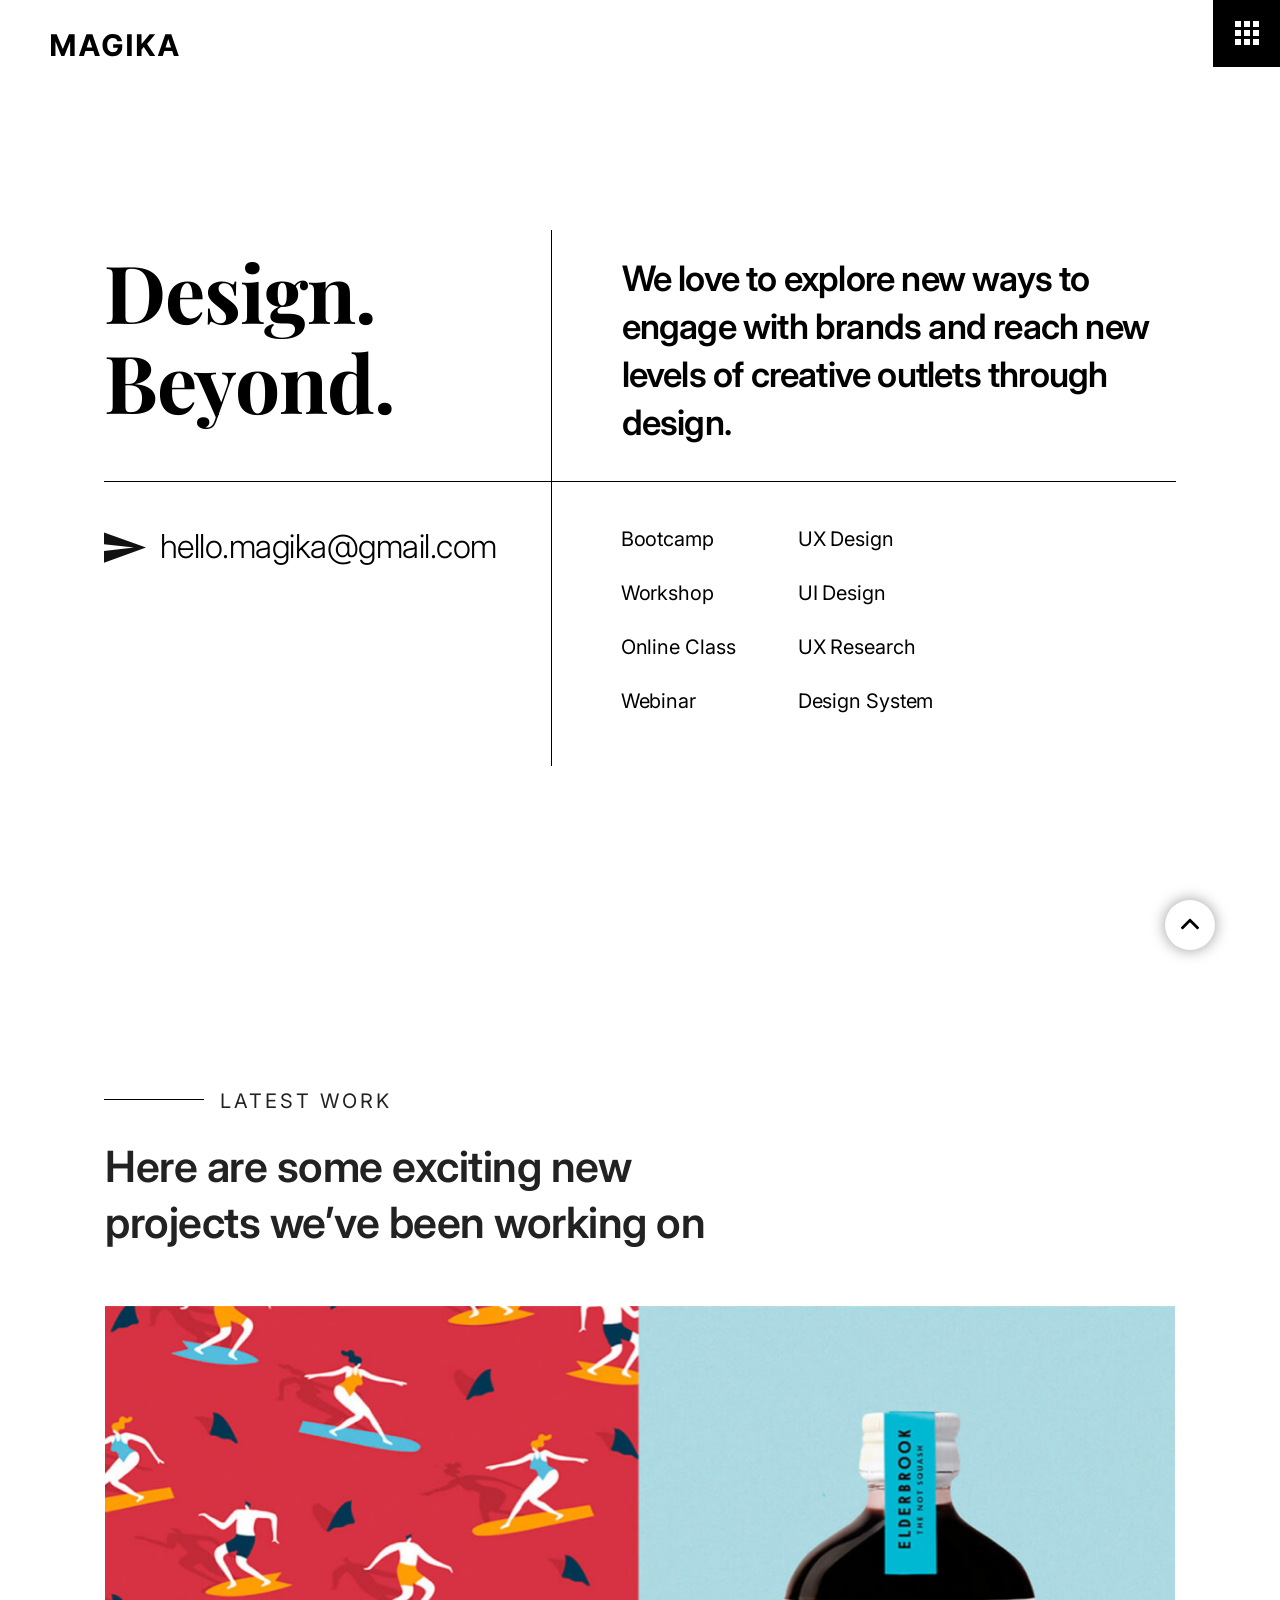
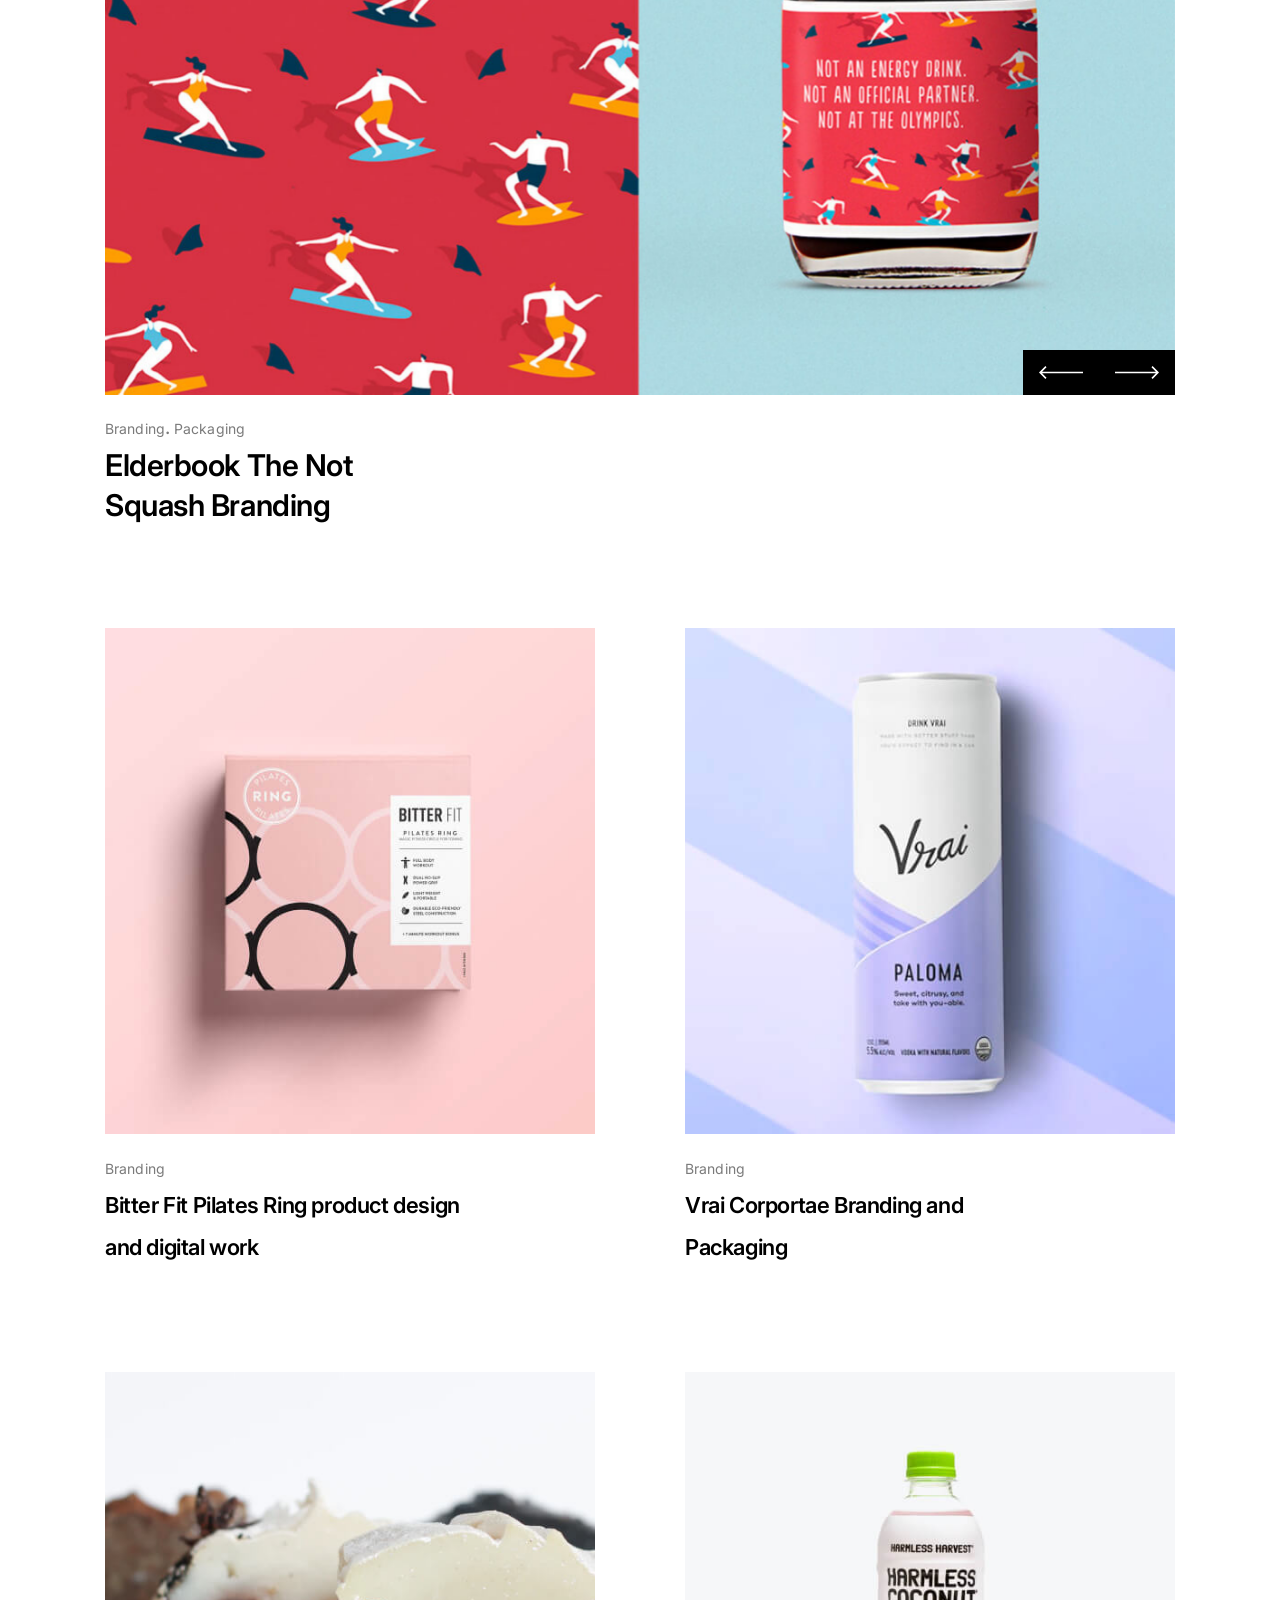
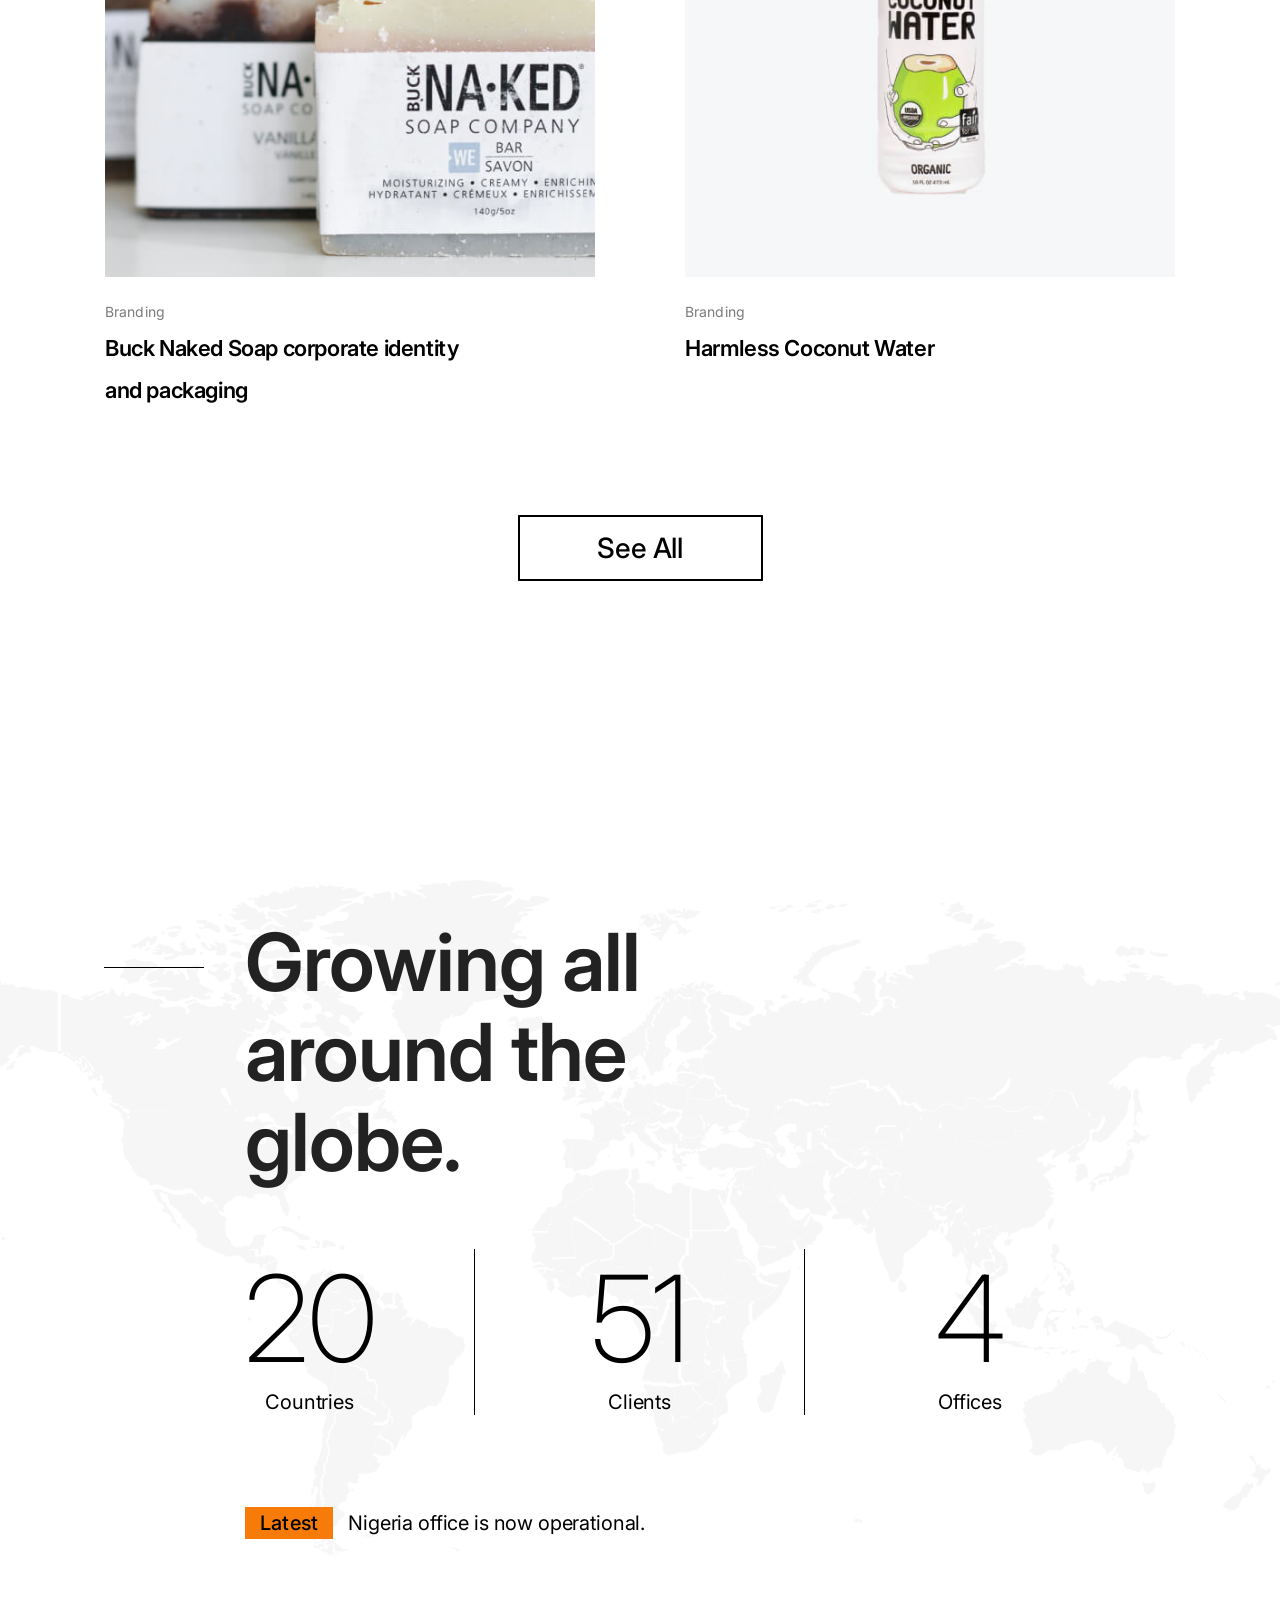
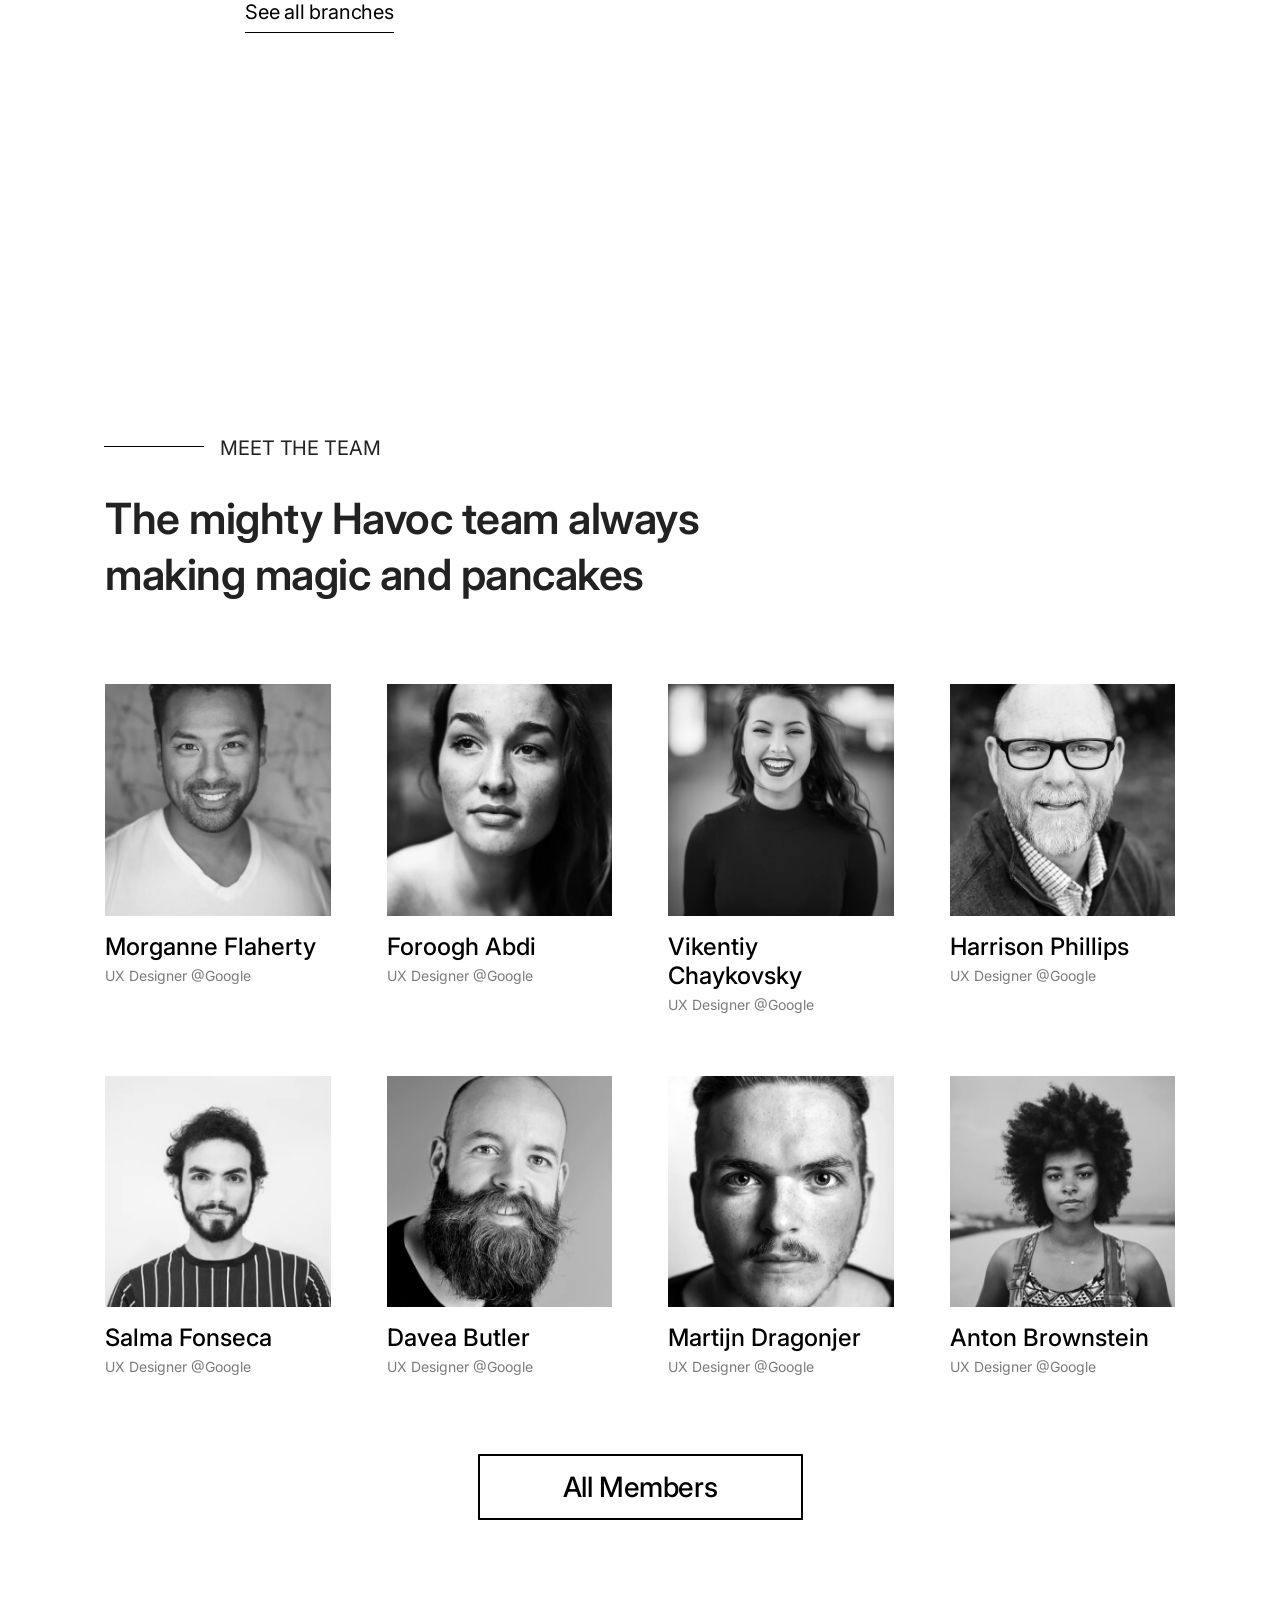
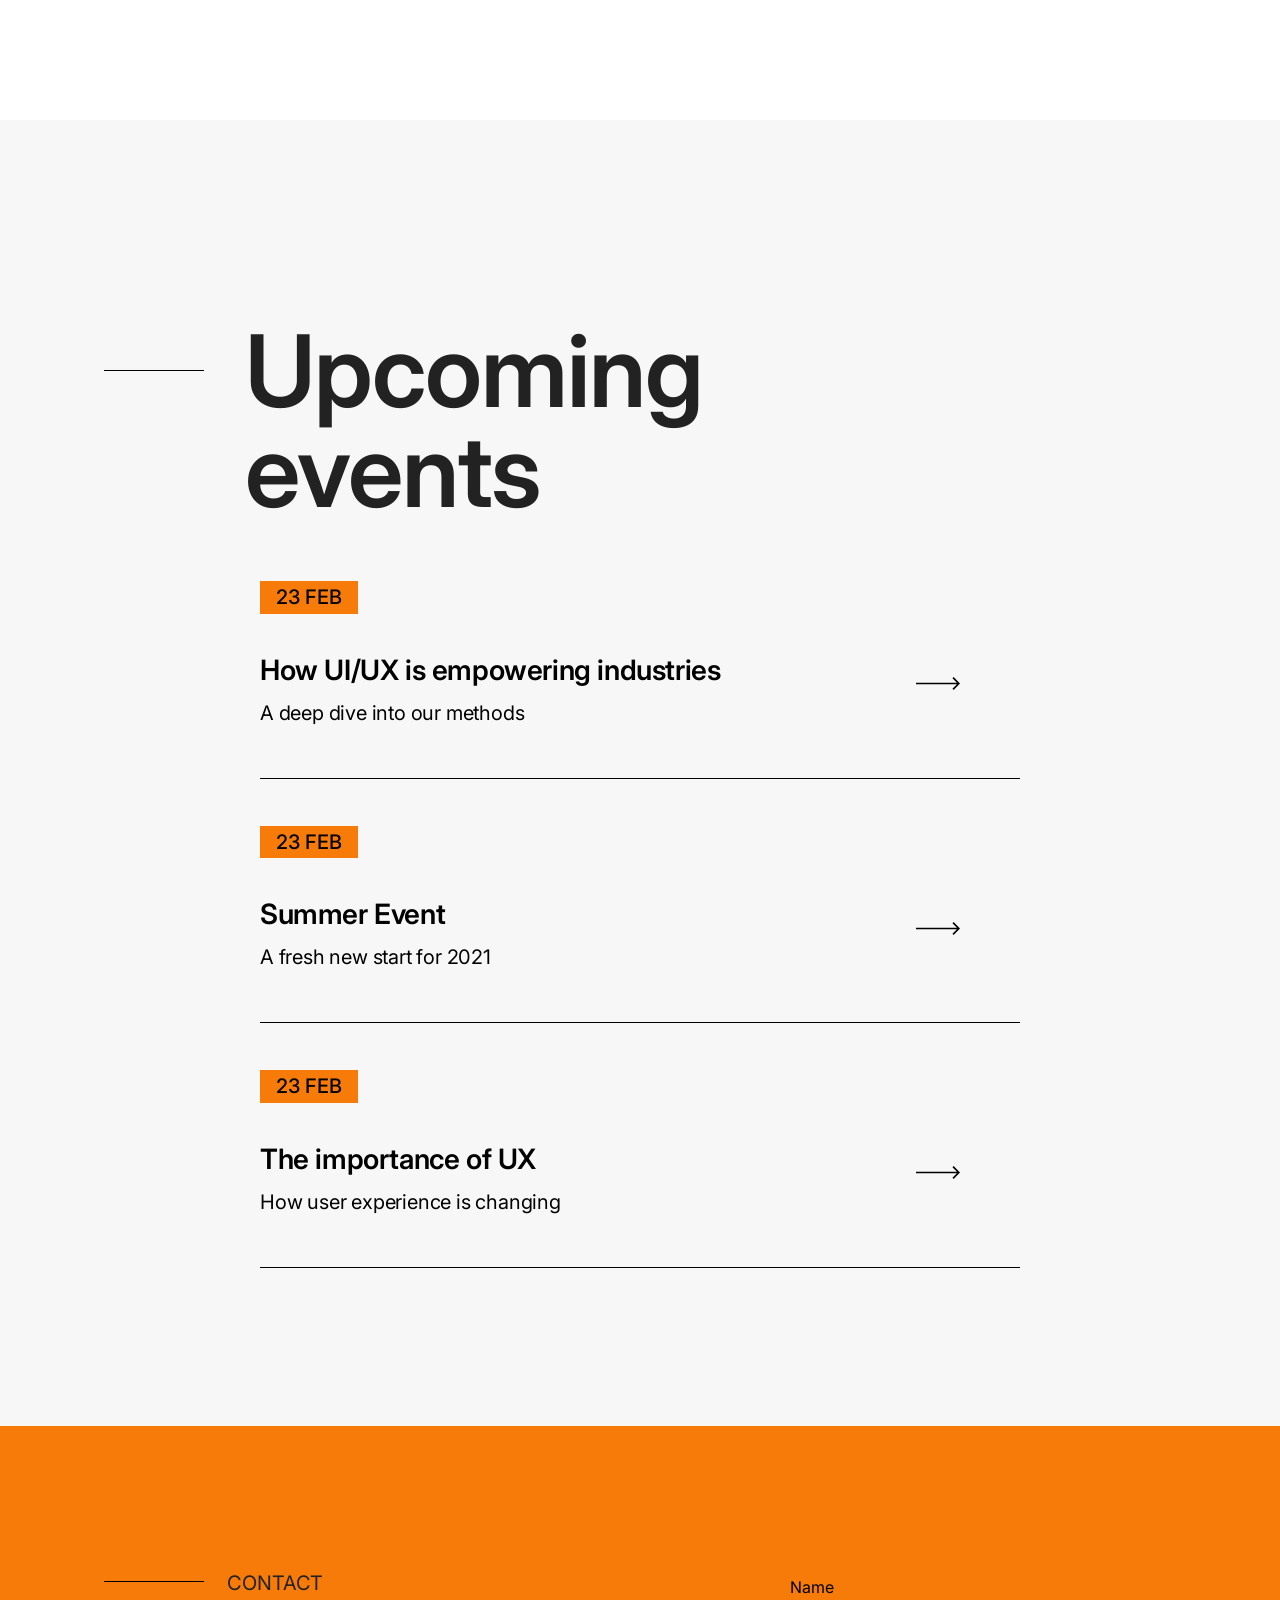
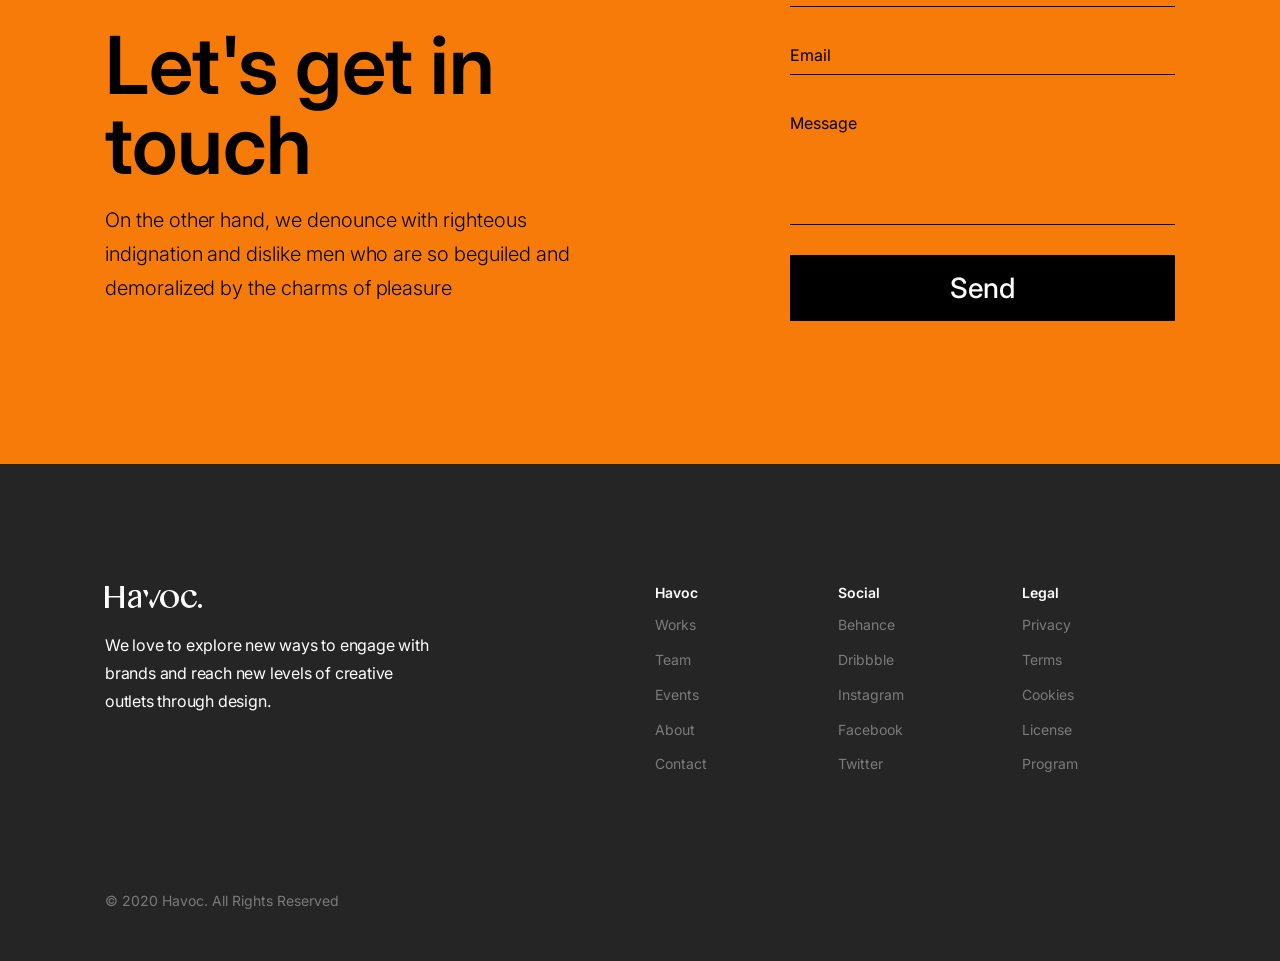
==== havoc/index.html @ 1b30c5e7 "add folder code" ====
<!DOCTYPE html>
<html dir="ltr" lang="en-US">
<head>
<meta charset="UTF-8">
<meta name="description" content="Havoc">
<meta name="keywords" content="Havoc">
<meta name="author" content="Havoc">
<meta name="viewport" content="width=device-width, initial-scale=1, maximum-scale=1">
<title>MAGIKA STUDIO | PRODUCT DESIGN </title>
<link href="images/icon1.ico" rel="shortcut icon" type="image/x-icon">
<!-- Havoc External CSS -->
<link href="css/bootstrap.min.css" rel="stylesheet" type="text/css">
<link href="css/owl.carousel.css" rel="stylesheet" type="text/css" media="all">
<link href="css/styles.css" rel="stylesheet" type="text/css" media="all">
<link href="css/responsive.css" rel="stylesheet" type="text/css" media="all">
<link href="css/loaders.min.css.html" rel="stylesheet" type="text/css" media="all">
<link href="css/animation.css" rel="stylesheet" type="text/css" media="all">
<link href="https://fonts.googleapis.com/css2?family=Playfair+Display:wght@700&amp;display=swap" rel="stylesheet">
<link href="https://fonts.googleapis.com/css2?family=Inter:wght@100;200;300;400;500;600;700;800;900&amp;display=swap" rel="stylesheet">
</head>
<body>

<!-- Havoc Main -->
<div class="havoc-main">

<div class="bg-white">
<!-- Havoc Header -->
<header>
  <div class="container">
    <!-- Havoc Logo -->
    <div class="logo wow fadeInDown" data-wow-duration="1s" data-wow-delay="1s"><a href="index.html"><img src="images/icons/logo-black.svg" alt="Havoc Logo"></a></div>    
  </div>
  <!-- Havoc Nav -->
    <nav class="navbar wow fadeInDown" data-wow-duration="1s" data-wow-delay="1s">
      <button class="navbar-toggler" type="button" data-toggle="collapse" data-target="#navbarSupportedContent" aria-expanded="false" aria-label="Toggle navigation">
        
      </button>
      <div class="menu-listing">
        <div class="black-bg">
          <ul class="navbar-nav mr-auto">
            <li class="nav-item">
              <a class="nav-link" href="work.html">Works</a>
            </li>
            <li class="nav-item">
              <a class="nav-link" href="about-us.html">About</a>
            </li>
            <li class="nav-item">
              <a class="nav-link" href="events-list.html">Events</a>
            </li>
            <li class="nav-item">
              <a class="nav-link" href="contact.html">Contact</a>
            </li>
            <li class="nav-item">
              <a class="nav-link" href="our-team.html">Team</a>
            </li>
          </ul>
          <div class="socials-link">
            <ul>
              <li><a href="#0"><img src="images/icons/behance.svg" alt="Behance"></a></li>
              <li><a href="#0"><img src="images/icons/dribbble.svg" alt="Dribbble"></a></li>
              <li><a href="#0"><img src="images/icons/twitter.svg" alt="Twitter"></a></li>
            </ul>
          </div>
          <div class="bottom-links">
            <a href="#0">Terms & conditions</a>
            <a href="#0">Privacy Policy</a>
          </div>
        </div>
      </div>
    </nav>
</header>


  <!-- Havoc Banner Wrap -->
  <section class="havoc-banner-wrap">
    <div class="container">
      <div class="row justify-content-center">
        <div class="col-md-5 bdr-left-none">
          <h1 class="wow fadeInLeft" data-wow-duration="2s" data-wow-delay="0.1s">Design. Beyond.</h1>
        </div>
        <div class="col-md-7">
          <div class="caption wow fadeInRight" data-wow-duration="2s" data-wow-delay="0.1s"><h2>We love to explore new ways to engage with brands and reach new levels of creative outlets through design.</h2></div>
        </div>
        <div class="col-md-5 bdr-btm-none bdr-left-none">
          <div class="email-us wow fadeInLeft" data-wow-duration="2s" data-wow-delay="0.1s">
            <a href="mailto:hello@havoc.co.uk"><img src="images/icons/send.svg" alt="Send Icon"> hello.magika@gmail.com</a>
          </div>
        </div>
        <div class="col-md-7 bdr-btm-none">
          <ul class="wow fadeInRight" data-wow-duration="2s" data-wow-delay="0.1s">
            <li>Bootcamp</li>
            <li>UX Design</li>
            <li>Workshop</li>
            <li>UI Design</li>
            <li>Online Class</li>
            <li>UX Research</li>
            <li>Webinar</li>
            <li>Design System</li>
          </ul>
        </div>
      </div>
    </div>
  </section>
</div>

<!-- Havoc Our Work -->
<section class="havoc-our-work">
  <div class="container">
    <div class="havoc-section-title">
      <span>LATEST WORK</span>
      <h3>Here are some exciting new <br>projects we’ve been working on</h3>
    </div>
    <div class="row">
      <div class="col-md-12">
        <div class="owl-carousel owl-loaded owl-drag wow fadeInUp" data-wow-duration="2s" data-wow-delay="0.1s" data-items="1" data-center="true" data-margin="0" data-loop="true" data-nav="true" data-dots="false" data-autoplay="false">
          <div class="item"><img src="images/work/work1.jpg" alt="work"></div>
          <div class="item"><img src="images/work/work1.jpg" alt="work"></div>
          <div class="item"><img src="images/work/work1.jpg" alt="work"></div>
          <div class="item"><img src="images/work/work1.jpg" alt="work"></div>
          <div class="item"><img src="images/work/work1.jpg" alt="work"></div>
          <div class="item"><img src="images/work/work1.jpg" alt="work"></div>
          <div class="item"><img src="images/work/work1.jpg" alt="work"></div>
        </div>
        <div class="slider-caption">
          <div class="work-info">
            <div class="work-category">
              <span>Branding</span>
              <span>Packaging</span>
            </div>
            <!-- <div class="work-category">
              <a href="#0">Branding</a>
              <a href="#0">Packaging</a>
            </div> -->
            <h4><a href="work-detail.html">Elderbook The Not<br> Squash Branding</a></h4>
          </div>
        </div>
      </div>
    </div>
    <div class="row work-small-thumb">
      <div class="col-md-6 wow fadeInLeft" data-wow-duration="2s" data-wow-delay="0.1s">
        <div class="work-image"><a href="work-detail.html"><img src="images/work/work2.jpg" alt="Our Work"></a></div>
        <div class="work-info">
          <div class="work-category">
            <span>Branding</span>
          </div>
          <h4><a href="work-detail.html">Bitter Fit Pilates Ring product design<br> and digital work </a></h4>
        </div>
        
      </div>
      <div class="col-md-6 wow fadeInRight" data-wow-duration="2s" data-wow-delay="0.1s">
        <div class="work-image"><a href="work-detail.html"><img src="images/work/work3.jpg" alt="Our Work"></a></div>
        <div class="work-info">
          <div class="work-category">
            <span>Branding</span>
          </div>
          <h4><a href="work-detail.html">Vrai Corportae Branding and<br> Packaging</a></h4>
        </div>
      </div>
      <div class="col-md-6 wow fadeInLeft" data-wow-duration="2s" data-wow-delay="0.1s">
        <div class="work-image"><a href="work-detail.html"><img src="images/work/work4.jpg" alt="Our Work"></a></div>
        <div class="work-info">
          <div class="work-category">
            <span>Branding</span>
          </div>
          <h4><a href="work-detail.html">Buck Naked Soap corporate identity<br> and packaging</a></h4>
        </div>
      </div>
      <div class="col-md-6 wow fadeInRight" data-wow-duration="2s" data-wow-delay="0.1s">
        <div class="work-image"><a href="work-detail.html"><img src="images/work/work5.jpg" alt="Our Work"></a></div>
        <div class="work-info">
         <div class="work-category">
            <span>Branding</span>
          </div>
          <h4><a href="work-detail.html">Harmless Coconut Water</a></h4>
        </div>
      </div>
    </div>
    <div class="btn-wrap wow fadeInUp" data-wow-duration="2s" data-wow-delay="0.1s">
      <a class="btn border-btn" href="#0">See All</a>
    </div>
  </div>
</section>

<!-- Havoc Our Work -->
<section class="havoc-growing-globe">
  <div class="container">
    <div class="havoc-section-title">
      <h3>Growing all <br>around the <br>globe.</h3>
    </div>
    <div class="havoc-counter-wrap wow fadeInUp" data-wow-duration="2s" data-wow-delay="0.1s">
      <div class="row">
        <div class="col-md-4">
          <div class="counter-box">
            <h5 class="count-num">54</h5>
            <span>Countries</span>
          </div>
        </div>
        <div class="col-md-4">
          <div class="counter-box">
            <h5 class="count-num">136</h5>
            <span>Clients</span>
          </div>
        </div>
        <div class="col-md-4">
          <div class="counter-box">
            <h5 class="count-num">12</h5>
            <span>Offices</span>
          </div>
        </div>
      </div>
    </div>
    <div class="havoc-latest-news">
      <span>Latest</span>Nigeria office is now operational.
      <div class="btn-wrap">
        <a class="link-underline" href="#0">See all branches</a>
      </div>
    </div>
    
  </div>
</section>

<!-- Havoc Our Team -->
<section class="havoc-our-team">
  <div class="container">
    <div class="havoc-section-title">
      <span>MEET THE TEAM</span>
      <h3>The mighty Havoc team always <br>making magic and pancakes</h3>
    </div>
    <div class="row">
      <div class="col-xl-3 col-md-4">
        <div class="team-mate">
          <div class="mate-image">
            <img src="images/team/mate1.jpg" alt="Team Mate">
            <div class="mate-info">
              <div class="havoc-table-container">
                <div class="havoc-align-container">
                  <a href="#0"><img src="images/icons/behance.svg" alt="Behance"></a>
                  <a href="#0"><img src="images/icons/dribbble.svg" alt="Dribbble"></a>
                  <a href="#0"><img src="images/icons/twitter.svg" alt="Twitter"></a>
                </div>
              </div>
            </div>
          </div>
          <h6>Morganne Flaherty</h6>
          <span>UX Designer @Google</span>
        </div>
      </div>
      <div class="col-xl-3 col-md-4">
        <div class="team-mate">
          <div class="mate-image">
            <img src="images/team/mate2.jpg" alt="Team Mate">
            <div class="mate-info">
              <div class="havoc-table-container">
                <div class="havoc-align-container">
                  <a href="#0"><img src="images/icons/behance.svg" alt="Behance"></a>
                  <a href="#0"><img src="images/icons/dribbble.svg" alt="Dribbble"></a>
                  <a href="#0"><img src="images/icons/twitter.svg" alt="Twitter"></a>
                </div>
              </div>
            </div>
          </div>
          <h6>Foroogh Abdi</h6>
          <span>UX Designer @Google</span>
        </div>
      </div>
      <div class="col-xl-3 col-md-4">
        <div class="team-mate">
          <div class="mate-image">
            <img src="images/team/mate3.jpg" alt="Team Mate">
            <div class="mate-info">
              <div class="havoc-table-container">
                <div class="havoc-align-container">
                  <a href="#0"><img src="images/icons/behance.svg" alt="Behance"></a>
                  <a href="#0"><img src="images/icons/dribbble.svg" alt="Dribbble"></a>
                  <a href="#0"><img src="images/icons/twitter.svg" alt="Twitter"></a>
                </div>
              </div>
            </div>
          </div>
          <h6>Vikentiy Chaykovsky</h6>
          <span>UX Designer @Google</span>
        </div>
      </div>
      <div class="col-xl-3 col-md-4">
        <div class="team-mate">
          <div class="mate-image">
            <img src="images/team/mate4.jpg" alt="Team Mate">
            <div class="mate-info">
              <div class="havoc-table-container">
                <div class="havoc-align-container">
                  <a href="#0"><img src="images/icons/behance.svg" alt="Behance"></a>
                  <a href="#0"><img src="images/icons/dribbble.svg" alt="Dribbble"></a>
                  <a href="#0"><img src="images/icons/twitter.svg" alt="Twitter"></a>
                </div>
              </div>
            </div>
          </div>
          <h6>Harrison Phillips</h6>
          <span>UX Designer @Google</span>
        </div>
      </div>
      <div class="col-xl-3 col-md-4">
        <div class="team-mate">
          <div class="mate-image">
            <img src="images/team/mate5.jpg" alt="Team Mate">
            <div class="mate-info">
              <div class="havoc-table-container">
                <div class="havoc-align-container">
                  <a href="#0"><img src="images/icons/behance.svg" alt="Behance"></a>
                  <a href="#0"><img src="images/icons/dribbble.svg" alt="Dribbble"></a>
                  <a href="#0"><img src="images/icons/twitter.svg" alt="Twitter"></a>
                </div>
              </div>
            </div>
          </div>
          <h6>Salma Fonseca</h6>
          <span>UX Designer @Google</span>
        </div>
      </div>
      <div class="col-xl-3 col-md-4">
        <div class="team-mate">
          <div class="mate-image">
            <img src="images/team/mate6.jpg" alt="Team Mate">
            <div class="mate-info">
              <div class="havoc-table-container">
                <div class="havoc-align-container">
                  <a href="#0"><img src="images/icons/behance.svg" alt="Behance"></a>
                  <a href="#0"><img src="images/icons/dribbble.svg" alt="Dribbble"></a>
                  <a href="#0"><img src="images/icons/twitter.svg" alt="Twitter"></a>
                </div>
              </div>
            </div>
          </div>
          <h6>Davea Butler</h6>
          <span>UX Designer @Google</span>
        </div>
      </div>
      <div class="col-xl-3 col-md-4">
        <div class="team-mate">
          <div class="mate-image">
            <img src="images/team/mate7.jpg" alt="Team Mate">
            <div class="mate-info">
              <div class="havoc-table-container">
                <div class="havoc-align-container">
                  <a href="#0"><img src="images/icons/behance.svg" alt="Behance"></a>
                  <a href="#0"><img src="images/icons/dribbble.svg" alt="Dribbble"></a>
                  <a href="#0"><img src="images/icons/twitter.svg" alt="Twitter"></a>
                </div>
              </div>
            </div>
          </div>
          <h6>Martijn Dragonjer</h6>
          <span>UX Designer @Google</span>
        </div>
      </div>
      <div class="col-xl-3 col-md-4">
        <div class="team-mate">
          <div class="mate-image">
            <img src="images/team/mate8.jpg" alt="Team Mate">
            <div class="mate-info">
              <div class="havoc-table-container">
                <div class="havoc-align-container">
                  <a href="#0"><img src="images/icons/behance.svg" alt="Behance"></a>
                  <a href="#0"><img src="images/icons/dribbble.svg" alt="Dribbble"></a>
                  <a href="#0"><img src="images/icons/twitter.svg" alt="Twitter"></a>
                </div>
              </div>
            </div>
          </div>
          <h6>Anton Brownstein</h6>
          <span>UX Designer @Google</span>
        </div>
      </div>
    </div>
    <div class="btn-wrap">
      <a class="btn border-btn" href="our-team.html">All Members</a>
    </div>
  </div>
</section>

<!-- Havoc Upcoming Events -->
<section class="havoc-upcoming-events">
  <div class="container">
    <div class="havoc-section-title">
      <h3>Upcoming <br>events</h3>
    </div>
    <div class="col-md-12">
      <div class="havoc-event-block">
        <span>23 FEB</span>
        <h6><a href="events-list.html" class="stretched-link">How UI/UX is empowering industries</a></h6>
        <p>A deep dive into our methods</p>
        <img class="event-arrow" src="images/icons/black-right-arrow.svg" alt="More Info">
      </div>
      <div class="havoc-event-block">
        <span>23 FEB</span>
        <h6><a href="events-list.html" class="stretched-link">Summer Event</a></h6>
        <p>A fresh new start for 2021</p>
        <img class="event-arrow" src="images/icons/black-right-arrow.svg" alt="More Info">
      </div>
      <div class="havoc-event-block">
        <span>23 FEB</span>
        <h6><a href="events-list.html" class="stretched-link">The importance of UX</a></h6>
        <p>How user experience is changing</p>
        <img class="event-arrow" src="images/icons/black-right-arrow.svg" alt="More Info">
      </div>
    </div>
  </div>
</section>

<!-- Havoc Get Touch -->
<section class="havoc-get-touch">
  <div class="container">
    <div class="row">
      <div class="col-md-6 wow fadeInLeft" data-wow-duration="2s" data-wow-delay="0.1s">
        <div class="havoc-section-title">
          <span>CONTACT</span>
          <h3>Let's get in <br>touch</h3>
        </div>
        <p>On the other hand, we denounce with righteous indignation and dislike men who are so beguiled and demoralized by the charms of pleasure</p>
      </div>
      <div class="col-md-6 wow fadeInRight" data-wow-duration="2s" data-wow-delay="0.1s">
        <form>
          <div class="form-group">
            <input type="text" class="form-control" placeholder="Name">
          </div>
          <div class="form-group">
            <input type="email" class="form-control" placeholder="Email">
          </div>
          <div class="form-group">
            <textarea class="form-control" placeholder="Message"></textarea>
          </div>
          <button type="submit" class="btn black-btn">Send</button>
        </form>
      </div>
    </div>
  </div>
</section>

<!-- Havoc Footer -->
<footer>
  <div class="container">
    <div class="row justify-content-between">
      <div class="col-md-6">
        <!-- Havoc Logo -->
        <div class="logo"><a href="#0"><img src="images/icons/logo-white.svg" alt="Havoc Logo"></a></div> 
        <p>We love to explore new ways to engage with <br>brands and reach new levels of creative <br>outlets through design.</p>
      </div>
      <div class="col-md-2 footer-menu">
        <h6>Havoc</h6>
        <ul>
          <li><a href="#0">Works</a></li>
          <li><a href="#0">Team</a></li>
          <li><a href="#0">Events</a></li>
          <li><a href="#0">About</a></li>
          <li><a href="#0">Contact</a></li>
        </ul>
      </div>
      <div class="col-md-2 footer-menu">
        <h6>Social</h6>
        <ul>
          <li><a href="#0">Behance</a></li>
          <li><a href="#0">Dribbble</a></li>
          <li><a href="#0">Instagram</a></li>
          <li><a href="#0">Facebook</a></li>
          <li><a href="#0">Twitter</a></li>
        </ul>
      </div>
      <div class="col-md-2 footer-menu">
        <h6>Legal</h6>
        <ul>
          <li><a href="#0">Privacy</a></li>
          <li><a href="#0">Terms</a></li>
          <li><a href="#0">Cookies</a></li>
          <li><a href="#0">License</a></li>
          <li><a href="#0">Program</a></li>
        </ul>
      </div>
    </div>
    <div class="havoc-copyright">&copy; 2020 Havoc. All Rights Reserved</div>
  </div>
</footer>

<!-- Havoc Back Top -->
<div class="havoc-back-top">
  <div class="container">
    <a href="javascript:void(0);"><img src="images/icons/up-arrow.svg" alt="Back Top"></a>
  </div>
</div>

<!-- Havoc Preloader -->
<div class="havoc-preloader">
  <div class="loader-wrap">
    <div class="loader">
      <div class="loader-inner ball-pulse-sync">
        <div></div>
        <div></div>
        <div></div>
      </div>
    </div>
  </div>
</div>

</div>

<!-- Havoc Scripts -->
<script src="js/jquery.min.js"></script>
<script src="js/bootstrap.min.js"></script>
<script src="js/html5.min.js"></script>
<script src="js/placeholders.min.js"></script>
<script src="js/respond.min.js"></script>
<script src="js/plugins.js"></script>
<script src="js/jquery.rcounterup.js"></script>
<script src="js/scripts.js"></script>
</body>
</html>
---- havoc/css/styles.css ----
@charset "utf-8";
/*Havoc Normal*/
body {
  overflow-x: hidden;
  clear: both;
  color: #222222;
  font-family: 'Inter', sans-serif, Helvetica, Arial, serif;
  font-weight: 400;
  font-size: 16px;
  line-height: 1.42857143;
  text-rendering: optimizeLegibility;
  -moz-osx-font-smoothing: grayscale;
  -webkit-font-smoothing: antialiased;
}
*, *:focus {
  outline: none;
}
a {
  color: #000000;
  transition: all ease .4s;
}
a:focus {
  outline: none;
  outline-offset: 0;
}
a:hover {
  color: #f67b08;
  text-decoration: none;
}
a:focus {
  color: inherit;
}
img {
  max-width: 100%;
}
iframe {
  display: inline-block;
  vertical-align: middle;
  width: 100%;
  border: none;
}
h1, .h1, h2, .h2, h3, .h3, h4, .h4, h5, .h5, h6, .h6 {
  padding-bottom: 10px;
  margin-bottom: 0;
  font-weight: 600;
  line-height: 1.3;
}
p {
  padding-bottom: 10px;
  margin-bottom: 0;
  color: #7c7c7c;
  font-size: 15px;
  line-height: 24px;
}
p a {
  color: inherit;
}
p a:hover {
  color: #222222;
  text-decoration: underline;
}
video {
  display: block;
  width: auto;
  min-width: 100%;
  height: auto;
  min-height: 100%;
  background: #f8f8f8;
}
audio, canvas, progress, video {
  vertical-align: middle;
}
button, button:focus {
  outline: none;
  outline-offset: 0;
}
figure {
  margin: 0;
}
::selection {
  background: #222222;
  color: #ffffff;
}
::-webkit-selection {
  background: #222222;
  color: #ffffff;
}
::-moz-selection {
  background: #222222;
  color: #ffffff;
}
::-o-selection {
  background: #222222;
  color: #ffffff;
}
::-ms-selection {
  background: #222222;
  color: #ffffff;
}
::-webkit-input-placeholder {
  color: #aaaaaa !important;
  opacity: 1;
}
::-moz-placeholder {
  color: #aaaaaa !important;
  opacity: 1;
}
:-ms-input-placeholder {
  color: #aaaaaa !important;
  opacity: 1;
}
:-moz-placeholder {
  color: #aaaaaa !important;
  opacity: 1;
}

label {
  vertical-align: middle;
  cursor: pointer;
}

/*Havoc Headings*/
h1 {
  font-size: 104px;
  line-height: 106px;
  letter-spacing: -1px;
  color: #000000;
  font-family: 'Playfair Display', serif;
  font-weight: 700;
}

h2 {
  font-size: 43px;
  line-height: 56px;
  color: #000000;
  letter-spacing: -0.8px;
}

/*Inputs*/
input[placeholder], [placeholder], *[placeholder] {
  color: #000000 !important;
}
::placeholder {
  color: #000000 !important; 
} 
  
:-ms-input-placeholder {
  color: #000000 !important; 
} 
  
::-ms-input-placeholder {
  color: #000000 !important; 
}
.container, .container-lg, .container-md, .container-sm, .container-xl {
  max-width: 1170px;
}
header .container {
  max-width: 100%;
}


/*Havoc Normal*/
.havoc-section-title  {
  padding: 0 0 50px;
}
.havoc-section-title span {
  display: block;
  clear: both;
  padding-left: 115px;
  font-size: 20px;
  line-height: 28px;
  letter-spacing: -0.1px;
  text-transform: uppercase;
  position: relative;
}
.havoc-section-title span:after, 
.havoc-growing-globe .havoc-section-title h3:after, 
.havoc-upcoming-events .havoc-section-title h3:after {
  position: absolute;
  top: 12px;
  left: -1px;
  z-index: 1;
  width: 100px;
  height: 1px;
  background: #000000;
  content: "";
}
.havoc-section-title h3 {
  font-size: 43px;
  line-height: 56px;
  letter-spacing: -0.5px;
  margin-top: 28px;
  padding-bottom: 6px;
}

/*Btns*/
.btn {
  padding: 10px 20px;
  min-width: 245px;
  font-size: 28px;
  letter-spacing: -0.4px;
  line-height: 42px;
  color: #000000;
  font-weight: 500;
  outline: none;
  box-shadow: none;
}
.btn:hover, .btn:focus, .btn:active {
  outline: none;
  box-shadow: none;
  background: inherit;
  color: inherit;
}
.border-btn {
  border: 2px solid #000000;
  border-radius: 0.7px;
}
.border-btn:hover {
  background: #f67b08;
  color: #000000;
}
.black-btn {
  background: #000;
  border-radius: 0.7px;
  color: #FFFFFF;
  border: 2px solid #000000;
}
.black-btn:hover {
  background: #f67b08;
  color: #000000;
  border-color: #000000;
}
.btn-small {
  min-width: 76px;
}

/*Havoc Main*/
.havoc-main {
  overflow: hidden;
}
.bg-yellow {
  background: #f67b08;
}

section {
  overflow: hidden;
}

/*Havoc Header*/
header {
  padding: 32px 0 32px 40px;
  position: relative;
  z-index: 11;
}
.logo {
  display: inline-block;
}
nav {
  float: right;
}
.menu-listing {
  position: absolute;
  top: -60px;
  right: 0;
  z-index: 111;
  width: 850px;
  height: 110vh;
  background: #252525;
  padding: 100px;
  transition: all 500ms ease-in-out;
  transform: translate(100%, -100%);
}
.menu-listing.active {
  transform: translate(0, 0);
}
.menu-listing ul.navbar-nav li {
  display: block;
  clear: both;
  padding-left: 120px;
  padding-bottom: 10px;
  position: relative;
}
.menu-listing ul.navbar-nav li:before {
  position: absolute;
  top: 50%;
  left: 0;
  z-index: 1;
  width: 90px;
  height: 1px;
  background: #ffffff;
  content: "";
  transition: all ease .4s;
}
.menu-listing ul.navbar-nav li a {
  font-size: 65px;
  line-height: 100px;
  letter-spacing: -0.7px;
  color: #ffffff;
  font-weight: 600;
}
.menu-listing ul.navbar-nav li a:hover, .menu-listing ul.navbar-nav li a:focus, .menu-listing ul.navbar-nav li.current-menu-item a {
  color: #f67b08;
}
.menu-listing ul.navbar-nav li:hover:before, .menu-listing ul.navbar-nav li.current-menu-item:before {
  width: 40px;
  background: #f67b08;
}
.navbar-toggler {
  position: absolute;
  right: 0;
  top: -57px;
  z-index: 1111;
  background: #000000;
  padding: 20px;
  border-radius: 0;
  width: 67px;
  height: 67px;
  background-image: url("../images/icons/menu.svg");
  background-repeat: no-repeat;
  background-position: 50% 50%;
  transition: all ease .4s;
}
.navbar-toggler.close-menu {
  background-image: url("../images/icons/close.svg");
}
.menu-listing .socials-link {
  position: absolute;
  bottom: 120px;
  right: 50px;
  z-index: 1;
}
.menu-listing .socials-link ul li {
  margin: 0 10px;
}
.bottom-links {
  position: absolute;
  bottom: 70px;
  right: 50px;
  z-index: 11;
}
.bottom-links a {
  font-size: 14px;
  color: #7B7B7B;
  margin-left: 30px;
}
.bottom-links a:hover {
  color: #f67b08;
}

/*Havoc Banner*/
.havoc-banner-wrap {
  padding: 141px 0 188px;
}
.havoc-banner-wrap .row {
  margin: 0 -1px;
}
.havoc-banner-wrap [class*="col-"] {
  padding: 16px 0px 25px;
  border-left: 1px solid #000000;
  border-bottom: 1px solid #000000;
}
.havoc-banner-wrap .caption{
  padding: 8px 0 0 70px;
}

.havoc-banner-wrap a {
  font-size: 40px;
  color: #000000;
  line-height: 49px;
  letter-spacing: -0.5px;
  font-weight: 300;
}
.havoc-banner-wrap ul {
  list-style-type: none;
  padding: 27px 0 0 69px;
  margin: 0;
  width: 500px;
}
.havoc-banner-wrap ul li {
  float: left;
  width: 177px;
  font-size: 20px;
  line-height: 29px;
  letter-spacing: -0.1px;
  color: #000000;
  margin: 0 0 35px;
}
.havoc-banner-wrap ul li a {  
  font-size: 20px;
  line-height: 28px;
  letter-spacing: -0.2px;
  color: #000000;
}
.havoc-banner-wrap .bdr-btm-none {
  border-bottom: none;
}
.havoc-banner-wrap .bdr-left-none {
  border-left: none;
}
.email-us {
 padding: 24px 0 0;
}
.email-us img {
 margin-right: 6px;
 position: relative;
 top: -2px;
}

/*Havoc Our Work*/
.havoc-our-work {
  padding: 133px 0;
}
.havoc-our-work [class*="col-"] {
  padding-bottom: 93px;
}
.havoc-our-work .work-info {
  padding: 24px 0 0;
}
.havoc-our-work .work-category {
  font-size: 14px;
  line-height: 17px;
  color: #7B7B7B;
  letter-spacing: 0.1px;
}
.havoc-our-work .work-info .work-category span {
  position: relative;
}
.havoc-our-work .work-info .work-category span:after {
  content: '.';
  font-size: 20px;
}
.havoc-our-work .work-info .work-category span:last-child:after {
  display: none;
}
.havoc-our-work .work-info .work-category a {
  position: relative;
  color: #7B7B7B;
}
.havoc-our-work .work-info .work-category a:hover {
  color: #000000;
}
.havoc-our-work .work-info .work-category a:after {
  content: '.';
  font-size: 20px;
}
.havoc-our-work .work-info .work-category a:last-child:after {
  display: none;
}
.havoc-our-work .slider-caption .work-info h4 {
  font-size: 40px;
  line-height: 50px;
  color: #000000;
  letter-spacing: -0.45px;
  margin-top: 8px;
}
.havoc-our-work .work-info h4 {
  font-size: 28px;
  line-height: 42px;
  color: #000000;
  letter-spacing: -0.4px;
  margin-top: 10px;
}
.havoc-our-work .btn-wrap {
  text-align: center;
}
.work-small-thumb {
  margin: 0 -45px;
}
.havoc-our-work .work-small-thumb [class*="col-"] {
  padding: 0 45px 94px;
}
.havoc-our-work .work-small-thumb .work-info {
  padding: 26px 0 0;
}
.havoc-our-work .work-small-thumb .work-info h4 {
  margin-top: 7px;
}

/*Growing Globe*/
.havoc-growing-globe {
  padding: 175px 0 0;
  background: url("../images/icons/illustration.svg") no-repeat 50% 165px;
}
.havoc-growing-globe .container {
  max-width: 1060px;
}
.havoc-growing-globe .havoc-section-title h3 {
  font-size: 100px;
  line-height: 100px;
  letter-spacing: -1.0px;
  font-weight: 600;
  position: relative;
  padding-left: 85px;
}
.havoc-growing-globe .havoc-section-title h3:after {
  top: 50px;
  left: -56px;
}
.havoc-counter-wrap {
  padding: 6px 0;
  text-align: center;
}
.havoc-counter-wrap [class*="col-"] {
  border-right: 1px solid #000;
}
.havoc-counter-wrap h5 {
  font-size: 140px;
  color: #000000;
  line-height: 168px;
  letter-spacing: -1.5px;
  font-weight: 200;
  padding-bottom: 0;
}
.havoc-counter-wrap span {
  font-size: 20px;
  color: #000000;
  line-height: 26px;
  letter-spacing: -0.2px;
}

.havoc-counter-wrap .row [class*="col-"]:last-child {
  border: none;
}
.havoc-latest-news {
  padding: 89px 0 70px 85px;
  font-size: 20px;
  color: #000000;
  line-height: 26px;
  letter-spacing: -0.15px;
}
.havoc-latest-news span {
  padding: 4px 15px;
  background: #f67b08;  
  line-height: 24px;
  letter-spacing: 0.2px;
  font-weight: 500;
  margin-right: 15px;
}
.havoc-latest-news .btn-wrap {
  padding: 62px 0 0;
}
.link-underline {
  font-size: 20px;
  color: #000000;
  line-height: 28px;
  position: relative;
  letter-spacing: -0.2px;
}
.link-underline:hover {
  color: #f67b08;
}
.link-underline:after {
  content: '';
  position: absolute;
  bottom: -9px;
  left: 0;
  width: 100%;
  height: 1px;
  background: #000000;
  transition: all ease .3s;
}
.link-underline:hover:after {
  background: #f67b08;
}

/*Our Team*/
.havoc-our-team {
  padding: 338px 0 200px;
}
.havoc-our-team .havoc-section-title {
  padding-bottom: 76px;
}
.havoc-our-team .row {
  margin: 0 -28px;
}
.havoc-our-team [class*="col-"] {
  padding: 0 28px 60px;
}
.havoc-our-team img {
  width: 100%;
}
.havoc-our-team h6 {
  font-size: 24px;
  line-height: 29px;
  color: #000000;
  font-weight: 500;
  padding: 16px 0 3px;
}
.havoc-our-team .team-mate span {
  color: #7B7B7B;
  font-size: 14px;
}
.havoc-our-team .btn-wrap {
  text-align: center;
  margin: 16px 0 0;
}
.havoc-our-team .btn {
  min-width: 325px;
}

/*Havoc Upcoming Events*/
.havoc-upcoming-events {
  padding: 173px 0 115px;
  background: #F7F7F7;
}
.havoc-upcoming-events .container {
  max-width: 890px;
}
.havoc-upcoming-events .havoc-section-title h3 {
  font-size: 100px;
  line-height: 100px;
  letter-spacing: -1.0px;
  font-weight: 600;
  position: relative;
}
.havoc-upcoming-events .havoc-section-title h3:after {
  top: 49px;
  left: -141px;
}
.havoc-event-block {
  border-bottom: 1px solid #000000;
  position: relative;
  padding: 4px 0 43px;
  color: #000000;
  margin-bottom: 43px;
  overflow: hidden;
}
.havoc-event-block span {
  display: inline-block;
  padding: 2px 16px;
  background: #f67b08;
  font-size: 20px;
  font-weight: 500;
}
.havoc-event-block h6 {
  font-size: 28px;
  font-weight: 600;
  line-height: 42px;
  letter-spacing: -0.4px;
  padding: 35px 0 0;
  margin: 0;
}
.havoc-event-block p {
  font-size: 20px;
  color: inherit;
  line-height: 28px;
  letter-spacing: -0.2px;
  padding: 8px 0;
}
.havoc-event-block .event-arrow {
  position: absolute;
  top: 100px;
  right: 60px;
  z-index: 1;
  transition: all ease .4s;   
}
.havoc-event-block:hover .event-arrow {  
  right: 40px;
}
.mate-image {
  position: relative;
  overflow: hidden;
  clear: both;
  text-align: center;
}
.team-mate .mate-image .mate-info {
  position: absolute;
  top: 0;
  left: 0;
  width: 100%;
  height: 100%;
  background: rgba(0, 0, 0, 0.7);
  color: #ffffff;
  opacity: 0;
  -webkit-transition: all 600ms cubic-bezier(0.645, 0.045, 0.095, 1.08);
  -ms-transition: all 600ms cubic-bezier(0.645, 0.045, 0.095, 1.08);
  transition: all 600ms cubic-bezier(0.645, 0.045, 0.095, 1.08);
  z-index: 1;
}
.team-mate .mate-image:hover .mate-info {
  opacity: 1;
}
.mate-info a {
  width: 32px;
  height: 32px;
  background: #FFFFFF;
  display: inline-flex;
  align-items: center;
  justify-content: center;
  margin: 10px;
}
.mate-info a:hover {
  background: #f67b08;
}
.mate-info a img {
  width: 16px;
  height: 16px;
}
.havoc-table-container {
  display: table;
  width: 100%;
  height: 100%;
}
.havoc-align-container {
  display: table-cell;
  vertical-align: middle;
  width: 100%;
  height: 100%;
}

/*Havoc Get Touch*/

.havoc-get-touch {
  padding: 143px 0;
  background: #f67b08;
}
.havoc-get-touch .havoc-section-title {
  padding-bottom: 12px;
}
.havoc-get-touch .havoc-section-title h3 {
  font-size: 80px;
  line-height: 80px;
  font-weight: 600;
  color: #000000;
}
.havoc-get-touch .havoc-section-title span {
  padding-left: 122px;
}
.havoc-get-touch p {
  font-size: 20px;
  color: #000000;
  line-height: 34px;
  font-weight: 300;
  letter-spacing: -0.05px;
}
.havoc-get-touch [class*="col-"]:last-child {
  padding-left: 150px;
}
.form-control {
  border: none;
  border-bottom: 1px solid #000000;
  background: transparent;
  border-radius: 0;
  padding-left: 0;
  outline: none;
  box-shadow: none;
  color: #000000;
  margin-bottom: 30px;
}
.form-control:hover, .form-control:focus, .form-control:active {
  background: transparent;
  border-radius: 0;
  padding-left: 0;
  outline: none;
  box-shadow: none;
  border-bottom: 1px solid #000000;
}
textarea.form-control {
  height: 120px;
  resize: none;
}
.havoc-get-touch .btn {
  width: 100%;
  padding: 10px;
}
/*Havoc Footer*/
footer {
  padding: 120px 0 50px;
  background: #252525;
}
footer .logo {
  margin-bottom: 23px;
}
footer p {
  font-size: 16px;
  color: #FFFFFF;
  line-height: 28px;
  letter-spacing: -0.2px;
}
footer h6 {
  font-size: 14px;
  line-height: 17px;
  color: #FFFFFF;
}
footer ul {
  padding: 0;
  margin: 0;
  list-style-type: none;
}
footer ul li {
  padding: 2px 0 10px;
}
footer ul li a {
  font-size: 14px;
  line-height: 17px;
  color: #7B7B7B;
}
footer ul li a:hover, footer ul li.active a {
  color: #FFFFFF;
}
/*Havoc Copyright*/
.havoc-copyright {
  padding: 106px 0 0;
  font-size: 14px;
  color: #7B7B7B;
}


/*Work Page*/
.havoc-work-page .havoc-work-listing {
  margin: 0;
}
.havoc-work-page .masonry-filters {
  padding-left: 0;
  padding-right: 0;
}
.havoc-work-listing {
  margin: 0 -45px;
}
.masonry-filters {
  display: block;
  overflow: hidden;
  padding: 0 45px 32px;
  /*max-width: 920px;*/
}
.masonry-filters span {
  display: block;
  clear: both;
  width: 100%;
  border-bottom: 1px solid #000000;
  padding-bottom: 15px;
  display: none;
}
.masonry-filters ul {
  list-style: none;
  margin: 0;
  padding: 0;
  display: block;
}
.masonry-filters ul li {
  display: inline-block;
  padding: 0 14px 24px 0;
}
.masonry-filters ul li a {
  display: block;
  border: 1px solid #000000;
  padding: 11px 24px;
  font-weight: 600;
  font-size: 20px;
  line-height: normal;
  letter-spacing: -0.2px;
}
.masonry-filters ul li a:hover {
  background: #f67b08;
  color: #000000;
}
.masonry-filters ul li a.active {
  background: #f67b08;
}
.havoc-our-work .work-image {
  overflow: hidden;
}
.havoc-our-work .work-image img {
  width: 100%;
  transition: transform .5s ease;
}
.havoc-our-work .work-image:hover img {
  transform: scale(1.2);
}
.havoc-our-work .havoc-section-title h3 {
  margin-top: 23px;
}
.havoc-our-work .havoc-section-title span {
  letter-spacing: 3px;
}
.masonry-item {
  -ms-flex: 0 0 50%;
  flex: 0 0 50%;
  max-width: 50%;
  padding-right: 45px;
  padding-left: 45px;
  margin-bottom: 100px;
}
.owl-carousel .owl-prev, .owl-carousel .owl-next, .owl-carousel .owl-dot {
  cursor: pointer;
}
.owl-carousel .owl-dots {
  position: absolute;
  left: 0;
  right: 0;
  bottom: 30px;
  margin: 0 auto;
  width: 100%;
  height: 20px;
  text-align: center;
  content: "";
  z-index: 1;
}
.owl-carousel button.owl-dot {
  display: inline-block;
  vertical-align: middle;
  width: 15px;
  height: 15px;
  margin: 0 4px;
  background: #000000;
  text-indent: -999px;
  cursor: pointer;
  outline: none;
  -webkit-border-radius: 100%;
  -ms-border-radius: 100%;
  border-radius: 100%;
  -webkit-transition: all ease .3s;
  -ms-transition: all ease .3s;
  transition: all ease .3s;
  border: none;
}
.owl-carousel button.owl-dot.active {
  background : #f67b08;
}
.owl-carousel .owl-nav button.owl-prev, 
.owl-carousel .owl-nav button.owl-next {
  position: absolute;
  bottom: 0;
  width: 76px;
  height: 45px;
  outline: none;
  -webkit-border-radius: 0;
  -ms-border-radius: 0;
  border-radius: 0;
  -webkit-transition: all ease .3s;
  -ms-transition: all ease .3s;
  transition: all ease .3s;
  z-index: 1;
  border: none;
  text-indent: -99999px;
}

.owl-carousel .owl-nav button.owl-prev {
  right: 76px;
  background: url("../images/icons/white-left-arrow.svg") no-repeat 50% 50% #000000;
}
.owl-carousel .owl-nav button.owl-prev:hover {
  background: url("../images/icons/black-left-arrow.svg") no-repeat 50% 50% #FFC85A;
}
.owl-carousel .owl-nav button.owl-next {
  right: 0;
  background: url("../images/icons/white-right-arrow.svg") no-repeat 50% 50% #000000;
}
.owl-carousel .owl-nav button.owl-next:hover {
  background: url("../images/icons/black-right-arrow.svg") no-repeat 50% 50% #FFC85A;
}
.owl-carousel .owl-nav button.owl-prev:before, .owl-carousel .owl-nav button.owl-next:before {
  display: none;
}
.owl-drag .disabled {
  display: none;
}
.owl-carousel.owl-drag .owl-item {
  -ms-touch-action: pan-y;
  touch-action: pan-y;
  -webkit-user-select: unset;
  -moz-user-select: unset;
  -ms-user-select: unset;
  user-select: unset;
}
.owl-carousel.banner .item .container {
  position: relative;
  z-index: 1;
}

/* Havoc About Us Css */
.havoc-about-us {
  padding: 150px 0;
}
.havoc-about-us p {
  font-size: 22px;
  letter-spacing: -0.2px;
  line-height: 40px;
  color: #000000;
  padding: 50px 0 0;
  margin: 0;
}

/* Havoc Beloved Clients Css */
.havoc-beloved-clients {
  padding: 0 0 120px;
}
.havoc-beloved-clients .havoc-section-title {
  padding-bottom: 60px;
}
.havoc-beloved-clients .row {
  margin: 0 -20px;
}
.havoc-beloved-clients [class*="col-"] {
  padding: 0 20px 50px;
}
.havoc-beloved-clients a {
  display: block;
  clear: both;
  padding: 50px;
  text-align: center;
  background: #F7F7F7;
  width: 100%;
  height: 242px;
}
.havoc-beloved-clients a:hover, .havoc-beloved-clients a:focus {
  background: #f67b08;
}
.havoc-beloved-clients a img {
  opacity: 0.4;
}
.havoc-beloved-clients a:hover img {
  opacity: 1;
}
.havoc-table-wrap {
  display: table;
  height: 100%;
  width: 100%;
}
.havoc-align-wrap {
  display: table-cell;
  width: 100%;
  height: 100%;
  text-align: center;
  vertical-align: middle;
}

/* Havoc Contact Us Css */
.havoc-contact-us {
  padding: 150px 0;
}
.havoc-contact-us .masonry-filters {
  padding-left: 0;
  padding-right: 0;
  max-width: 100%;
}
.havoc-contact-us .row {
  margin: 0
}
.havoc-contact-us [class*="col-"]{
  padding: 0;
}
.havoc-gray-box {
  float: left;
  width: 100%;
  background: #f7f7f7;
  padding: 56px 80px;
}
.map-image img {
  width: 100%;
  height: 500px;
  object-fit: cover;
  }
.havoc-gray-box .havoc-info-block:last-child {
  border-bottom: none;
}
.havoc-contact-us .masonry-item, .team-block .masonry-item {
  -ms-flex: 0 0 100%;
  flex: 0 0 100%;
  max-width: 100%;
  padding-right: 0; 
  padding-left: 0; 
  margin-bottom: 0; 
  width: 100%;
}
.havoc-info-block {
  padding-bottom: 20px;
  margin-bottom: 30px;
  border-bottom: 1px solid #000000;
}
.havoc-info-block label {
  display: block;
  clear: both;
  font-size: 10px;
  line-height: 17px;
  color: #7b7b7b;
}
.havoc-info-block span, .havoc-info-block a {
  font-size: 22px;
  line-height: 40px;
  color: #000000;
}
.map-canvas {
  float: left;
  width: 100%;
  height: 550px;
}
.team-block {
  padding: 150px 0;
}
.team-block .havoc-section-title {
  padding: 0 0 60px;
}
.team-block .havoc-section-title h3 {
  margin-bottom: 15px;
}
.team-block .havoc-section-title p {
  font-size: 18px;
  line-height: 33px;
  color: #7b7b7b;
}
.team-block .masonry-filters {
  max-width: 100%;
  padding: 0 0 30px;
}

/* Havoc Events Listing */
.havoc-events-listing {
  background: none;
  padding-bottom: 50px;
}
.havoc-events-listing .container {
  max-width: 1170px;
}
.havoc-events-listing .havoc-section-title {
  padding-bottom: 80px;
}
.havoc-events-listing .havoc-section-title h3 {
  font-size: 43px;
  line-height: 56px;
  font-weight: 600;
  color: #000000;
}
.havoc-events-listing .havoc-section-title h3:after {
  display: none;
}
.havoc-events-listing .havoc-image-wrap {
  display: table-cell;
  height: 100%;
  width: 50%;
}
.event-right {
  display: table-cell;
  overflow: hidden;
  height: 100%;
  vertical-align: top;
  padding: 100px 50px;
  background: #F7F7F7;
}
.havoc-events-listing .havoc-event-block {
  display: table;
  height: 100%;
  border-bottom: none;
  padding-bottom: 0;
  margin-bottom: 100px;
}
.havoc-events-listing .havoc-event-block h6 {
  padding-bottom: 30px;
  margin-bottom: 20px;
  border-bottom: 1px solid #000000;
  font-size: 35px;
  line-height: 48px;
  letter-spacing: -0.5px;
  color: #000000;
}
.havoc-events-listing .event-right small {
  display: block;
  clear: both;
  font-size: 20px;
}
.havoc-events-listing .event-right p img {
  width: 22px;
}
.havoc-events-listing .event-arrow {
  background: #000000;
  width: 80px;
  height: 40px;
  padding: 15px;
  top: auto;
  bottom: 0;
  right: 0;
}
.havoc-events-listing .event-right h6 p {
  font-size: 20px;
  font-weight: 400;
  margin-bottom: -8px;
}
.havoc-events-listing .event-right .btn {
  position: absolute;
  bottom: 0;
  right: 0;
  z-index: 1;
  font-size: 20px;
  min-width: 195px;
  padding: 7px 20px;
}
.havoc-events-listing .event-right .btn:hover, .havoc-events-listing .event-right .btn:focus {
  background: #f67b08;
  border-color: #f67b08;
}
.havoc-events-listing .event-right .btn.btn-small {
  min-width: 76px;
  line-height: inherit;
}
.havoc-events-listing .row {
  display: block;
}
.havoc-event-details .havoc-section-title {
  padding-bottom: 30px;
}
.havoc-event-details p {
  font-size: 22px;
  color: #000000;
  line-height: 40px;
  letter-spacing: -0.2px;
  padding-bottom: 40px;
}
.havoc-event-details h4 {
  font-size: 35px;
  color: #000000;
  line-height: 40px;
  letter-spacing: -0.5px;
  padding-bottom: 48px;
  font-weight: 600;
  padding-bottom: 25px;
}
.havoc-event-details ul {
  list-style-type: none;
  padding: 0;
}
.havoc-event-details ul li {
  font-size: 22px;
  color: #000000;
  line-height: 40px;
  letter-spacing: -0.2px;
  margin-bottom: 12px;
  position: relative;
  padding-left: 35px;
}
.havoc-event-details ul li:before {
  position: absolute;
  top: 11px;
  left: 0;
  z-index: 1;
  width: 18px;
  height: 18px;
  border: 1px solid #000000;
  content: "";
  border-radius: 100%;
}
.havoc-work-detail .havoc-section-title h3 {
  margin-bottom: 12px;
}
.havoc-work-detail .havoc-section-title p {
  font-size: 18px;
  line-height: 33px;
}
.havoc-work-posted {
  float: right;
}
.info-list {
  display: block;
  clear: both;
  margin-bottom: 25px;
}
.havoc-work-posted span, .havoc-work-posted small {
  font-size: 16px;
  line-height: 20px;
  color: #000000;
  font-weight: 500;
  margin-right: 8px;
}
.havoc-work-posted small {
  margin-right: 0;
  font-weight: 300;
}
.socials-link ul {
  padding: 10px 0 0;
  margin: 0;
  list-style-type: none;
}
.socials-link ul li {
  display: inline-block;
  vertical-align: middle;
  margin-right: 30px;
}
.socials-link ul li a {
  display: inline-block;
  width: 32px;
  height: 32px;
  background: #F7F7F7;
  text-align: center;
  padding: 3px;
}
.socials-link ul li a:hover {
  background: #f67b08;
}

.havoc-work-detail .havoc-section-title:after {
  position: absolute;
  top: 0;
  right: -80px;
  z-index: 1;
  width: 1px;
  height: 100%;
  background: #979797;
  content: "";
}
.havoc-work-detail [class*="col-"] {
  padding-bottom: 0;
}
.havoc-full-detail {
  padding: 80px 0 50px;
}
.havoc-full-detail .work-image {
  position: relative;
}
.havoc-full-detail .work-info p {
  font-size: 18px;
  line-height: 33px;
  color: #7B7B7B;
  padding-top: 8px;
  max-width: 760px;
}
.havoc-work-detail .btn-wrap {
  padding-top: 50px;
}
.havoc-work-detail .btn-wrap .btn {
  margin: 0 20px;
}
.havoc-work-detail figure {
  position: relative;
  text-align: center;
}
.play-icon {
  position: absolute;
  top: 0;
  left: 0;
  width: 100%;
  height: 100%;
  z-index: 1;
  align-items: center;
  display: flex;
  justify-content: center;
  background: url("../images/icons/play.svg") no-repeat 50% 50%;
}
.video-modal .modal-dialog {
  max-width: 880px;
}
.video-modal iframe {
  width: 100%;
  height: 550px;
}
.video-modal .modal-content, .video-modal .modal-header {
  background: none;
  border: none;
  padding: 0;
}
.video-modal .close {
  position: absolute;
  right: -30px;
  top: -30px;
  z-index: 1;
  opacity: 1;
  color: #FFFFFF;
}

/* Crmny Back Top */
.havoc-back-top {
  position: fixed;
  bottom: -50px;
  right: 15px;
  -webkit-transition: all ease .3s;
  -ms-transition: all ease .3s;
  transition: all ease .3s;
  z-index: 2;
}
.havoc-back-top.active {
  bottom: 15px;
}
.havoc-back-top a {
  display: block;
  width: 50px;
  height: 50px;
  padding: 11px 16px;
  text-align: center;
  color: #ffffff;
  background: #FFFFFF;
  -webkit-border-radius: 100%;
  -ms-border-radius: 100%;
  border-radius: 100%;
  -webkit-box-shadow: 0 0 15px rgba(0, 0, 0, 0.4);
  -ms-box-shadow: 0 0 15px rgba(0, 0, 0, 0.4);
  box-shadow: 0 0 15px rgba(0, 0, 0, 0.4);
}
.havoc-back-top a:hover {
  -webkit-box-shadow: 0 0 15px rgba(180, 210, 200, 0.4);
  -ms-box-shadow: 0 0 15px rgba(180, 210, 200, 0.4);
  box-shadow: 0 0 15px rgba(180, 210, 200, 0.4);
}


.wow {
  visibility: hidden;
}

/*Havoc Preloader*/
.havoc-preloader {
  background-color: #f67b08;
  display: table;
  position: fixed;
  top: 0;
  left: 0;
  width: 100%;
  height: 100%;
  text-align: center;
  z-index: 11111;
}
.loader-wrap {
  display: table-cell;
  vertical-align: middle;
  width: 100%;
  height: 100%;
}
.loader {
  display: inline-block;
  vertical-align: middle;
}
.loader .ball-pulse-sync div {
  background: #000000;
}
---- havoc/css/responsive.css ----
/*Havoc Responsive CSS*/

@media screen and (max-width:1299px) {
	.container {
		padding: 0 50px;
	}
	header {
		padding: 32px 0 32px 50px;
	}
	header .container {
		padding: 0;
	}
  .menu-listing {
  	width: 690px;
  }
  .havoc-banner-wrap h2 {
  	font-size: 35px;
  	line-height: 48px;
  }
  h1 {
  	font-size: 80px;
  	line-height: 90px;
  }
  .havoc-banner-wrap a {
  	font-size: 33px;
  }
  .havoc-banner-wrap ul li {
  	margin: 0 0 25px;
  }
  .havoc-our-work .work-info h4 {
  	font-size: 22px;
  }
  .havoc-our-work .slider-caption .work-info h4 {
  	font-size: 30px;
  	line-height: 40px;
  }
  .havoc-growing-globe .havoc-section-title h3 {
  	font-size: 80px;
  	line-height: 90px;
  }
  .havoc-counter-wrap h5 {
  	font-size: 120px;
  	line-height: 140px;
  }
  .havoc-events-listing .havoc-event-block h6 {
  	font-size: 24px;
  	line-height: 36px;
  }
  .event-right {
  	padding: 50px;
  }
  .map-image img {
  	height: 538px;
  	object-fit: cover;
  }
  .havoc-beloved-clients a {
  	padding: 20px;
  	height: 200px;
  }
}

@media screen and (max-width:991px) {
	.havoc-banner-wrap h2 {
		font-size: 24px;
		line-height: 36px;
	}
	h1 {
		font-size: 58px;
		line-height: 66px;
	}
	.havoc-banner-wrap .caption {
		padding-left: 30px;
	}
	.havoc-banner-wrap a {
		font-size: 24px;
	}
	.email-us img {
		width: 30px;
	}
	.havoc-banner-wrap ul li {
		margin: 0 0 15px;
	}
	.havoc-banner-wrap ul {
		padding-left: 40px;
	}
	.havoc-banner-wrap {
		padding: 60px 0 120px;
	}
	.havoc-our-work {
		padding: 100px 0;
	}
	.havoc-section-title h3 {
		font-size: 36px;
		line-height: 46px;
	}
	br {
		display: none;
	}
	.havoc-our-work .slider-caption .work-info h4 {
		font-size: 24px;
	}
	.havoc-our-work .work-info h4 {
		line-height: 30px;
	}
	.havoc-growing-globe {
		padding: 50px 0 0;
	}
	.havoc-growing-globe .havoc-section-title h3 {
		font-size: 50px;
		line-height: 60px;
		padding-left: 30px;
	}
	.havoc-growing-globe .havoc-section-title h3:after {
		top: 35px;
		width: 60px;
	}
	.havoc-counter-wrap h5 {
		font-size: 90px;
		line-height: 100px;
	}
	.havoc-latest-news {
		padding: 50px 0 50px 35px;
	}
	.havoc-our-team {
		padding: 100px 0;
	}
	.havoc-upcoming-events {
		padding: 100px 0;
	}
	.havoc-get-touch, footer {
		padding: 100px 0;
	}
	.havoc-get-touch [class*="col-"]:last-child {
		padding-left: 15px;
		padding-top: 50px;
	}
	.havoc-upcoming-events .havoc-section-title h3, .havoc-get-touch .havoc-section-title h3 {
		font-size: 58px;
		line-height: 70px;
	}
	.havoc-gray-box {
		padding: 36px 40px;
	}
	.havoc-events-listing .havoc-image-wrap img {
		width: 100%;
	}
	.havoc-events-listing .havoc-image-wrap, .event-right {
		display: block;
		width: 100%;
	}
	.havoc-events-listing .havoc-event-block {
		display: block;
	}
	.havoc-events-listing .havoc-section-title h3 {
		font-size: 43px;
	}
	.havoc-work-detail .havoc-section-title:after {
		display: none;
	}
	.havoc-work-posted {
		float: left;
	}
	.play-icon {
		background-size: 100px auto;
	}
	.video-modal .close {
		top: -40px;
		right: 10px;
	}
	.menu-listing .socials-link, .bottom-links {
		position: static;
		margin-top: 40px;
		float: right;
		width: 100%;
		text-align: right;
	}
	.menu-listing {
		height: auto;
	}
}
@media  (max-device-width: 800px) and (orientation: landscape) {
	.menu-listing {
		height: 105vh;
	}
}


@media screen and (max-width:767px) {
	.container {
		padding: 0 30px;
	}

	.masonry-item {
		padding-right: 0;
		padding-left: 0;
	}

	header .container {
		padding: 0;
	}
	.havoc-banner-wrap {
		padding-bottom: 0;
	}
	.havoc-banner-wrap [class*="col-"] {
		border-left: none;
	}
	.havoc-banner-wrap ul {
		display: none;
	}
	h1 {
		font-size: 70px;
		line-height: 76px;
	}
	.havoc-banner-wrap .caption {
		padding-left: 0;
	}
	.havoc-section-title h3 {
		font-size: 28px;
		line-height: 38px;
	}
	.havoc-our-work {
		padding: 80px 0;
	}
	.havoc-section-title span:after, .havoc-growing-globe .havoc-section-title h3:after, .havoc-upcoming-events .havoc-section-title h3:after {
		width: 60px;
	}
	.havoc-section-title span {
		padding-left: 75px;
	}
	.havoc-our-work [class*="col-"] {
		padding-bottom: 50px;
	}
	.owl-nav, .havoc-growing-globe .havoc-section-title h3:after {
		display: none;
	}
	.havoc-our-work .work-small-thumb [class*="col-"] {
		padding: 0 0 50px;
	}
	.btn {
		min-width: 130px;
		padding: 6px 10px;
		font-size: 24px;
	}
	.havoc-growing-globe .havoc-section-title h3 {
		font-size: 38px;
		line-height: 50px;
		padding-left: 0;
	}
	.havoc-counter-wrap [class*="col-"] {
		float: left;
		width: 33.333%;
	}
	.havoc-our-team [class*="col-"] {
		float: left;
		width: 50%;
		padding: 0 15px 30px;
	}
	.havoc-counter-wrap h5 {
		font-size: 54px;
    line-height: 50px;
	}
	.havoc-counter-wrap span {
		font-size: 16px;
	}
	.havoc-latest-news {
		padding-left: 0;
	}
	.havoc-latest-news {
		font-size: 15px;
	}
	.havoc-latest-news span {
		margin-right: 10px;
	}
	.havoc-growing-globe {
		background-size: contain;
		background-position: 50% 50%;
	}
	.link-underline {
		font-size: 18px;
	}
	.havoc-our-team .havoc-section-title {
		padding-bottom: 25px;
	}
	.havoc-our-team .row {
		margin: 0 -15px;
	}
	.havoc-our-team h6 {
		font-size: 15px;
		line-height: 22px;
	}
	.havoc-our-team .team-mate span {
		font-size: 12px;
	}
	.havoc-our-team .btn {
		min-width: 130px;
	}
	.havoc-upcoming-events, .havoc-get-touch, footer {
		padding: 50px 0;
	}
	.havoc-upcoming-events .havoc-section-title h3, .havoc-get-touch .havoc-section-title h3 {
		font-size: 48px;
		line-height: 60px;
	}
	.havoc-event-block h6 {
		max-width: 275px;
		font-size: 25px;
		line-height: 33px;
	}
	.havoc-event-block .event-arrow {
		top: 70px;
		right: 20px;
	}
	.havoc-event-block:hover .event-arrow {  
		right: 0;
	}
	.havoc-event-block p {
		font-size: 18px;
	}
	.havoc-event-block {
		padding: 0 0 20px;
		margin-bottom: 30px;
	}
	.havoc-get-touch .havoc-section-title span {
		padding-left: 85px;
	}
	.havoc-get-touch .btn {
		padding: 7px;
	}
	.havoc-copyright {
		padding: 50px 0 0;
	}
	.havoc-back-top a {
		width: 40px;
		height: 40px;
		padding: 6px 13px;
	}
	.havoc-back-top .container {
		padding: 0;
	}
	footer h6 {
		border-bottom: 1px solid #ffffff;
		margin-bottom: 30px;
		padding-bottom: 20px;
		cursor: pointer;
		position: relative;		
	}
	footer h6:before {
		position: absolute;
		top: 13px;
		right: 8px;
		width: 12px;
		height: 2px;
		z-index: 1;
		background: #ffffff;
		content: "";
		transform: rotate(40deg);
		transition: all ease .2s;
	}
	footer h6:after {
		position: absolute;
		top: 13px;
		right: 0;
		width: 12px;
		height: 2px;
		z-index: 1;
		background: #ffffff;
		content: "";
		transform: rotate(-45deg);
		transition: all ease .2s;
	}
	footer ul {
		display: none;
		margin-bottom: 25px;
	}
	footer ul li a {
		color: #ffffff;
	}
	footer p {
		padding-bottom: 30px;
	}
	footer .block-menu h6:before {
		transform: rotate(133deg);
		right: 8px;
	}
	footer .block-menu h6:after {
		transform: rotate(-130deg);
	}
	nav, .menu-listing {
		width: 100%;
	}
	.menu-listing {
		padding: 70px 30px;
		right: 0;
		overflow: auto;
	}
	.menu-listing ul.navbar-nav li {
		padding: 0 0 10px;
		margin: 0 0 25px;
	}
	.menu-listing ul.navbar-nav li:before {
		top: 100%;
		width: 100%;
	}
	.menu-listing ul.navbar-nav li a {
		font-size: 24px;
		line-height: 26px;
	}
	
.bottom-links {
	margin-top: 50px;
	width: 100%;
	text-align: right;
}

/* About Us Page Css */
.havoc-about-us {
	padding: 70px 0 0;
}
.havoc-about-us p {
	font-size: 19px;
	line-height: 36px;
	padding: 30px 0 0;
}
.havoc-beloved-clients .havoc-section-title {
	padding-top: 70px;
}
.havoc-beloved-clients [class*="col-"] {
	float: left;
	width: 50%;
	}
	.havoc-beloved-clients a {
		height: 150px;
	}
	.havoc-beloved-clients [class*="col-"] {
		padding: 0 10px 20px;
	}
	.havoc-beloved-clients {
		padding-bottom: 70px;
	}

	/* Contact Us Page Css */
	.havoc-contact-us {
		padding: 70px 0;
	}
	.map-image img {
		height: 350px;
	}
	.havoc-gray-box {
		padding: 25px 30px;
	}

	/* Events List Page Css */
	.havoc-events-listing .havoc-event-block {
		margin-bottom: 70px;
	}

	.havoc-full-detail {
		padding: 0;
	}
	.video-modal iframe {
		height: 65vh;
	}
	.havoc-work-detail .btn-wrap {
		padding-top: 20px;
	}
	.havoc-work-detail {
		padding: 70px 0 30px;
	}
	.havoc-work-detail .havoc-section-title {
		padding-bottom: 0;
		margin-bottom: -40px;
	}
	.havoc-work-detail .havoc-section-title p {
		display: none;
	}
	.havoc-work-detail .havoc-work-posted {
		width: 100%;
	}
	.havoc-work-detail .socials-link {
		padding-bottom: 40px;
		margin-bottom: 10px;
		border-bottom: 1px solid #979797;
	}
	.havoc-our-work .masonry-item {
		-ms-flex: 0 0 100%;
    flex: 0 0 100%;
    max-width: 100%;
    margin-bottom: 50px;
	}
	.masonry-filters span {
		display: block;
		position: relative;
		margin-bottom: 12px;
	}
	.masonry-filters span:before {
		position: absolute;
		top: 15px;
		right: 8px;
		width: 12px;
		height: 2px;
		z-index: 1;
		background: #000000;
		content: "";
		transform: rotate(40deg);
	}
	.masonry-filters span:after {
		position: absolute;
		top: 15px;
		right: 0;
		width: 12px;
		height: 2px;
		z-index: 1;
		background: #000000;
		content: "";
		transform: rotate(-45deg);
	}
	.masonry-filters ul {
		display: none;
	}
	.masonry-filters ul li {
		display: block;
		clear: both;
		padding: 0 0 10px;
	}
	.masonry-filters ul li a {
		border: none;
		padding: 5px;
		font-size: 16px;
	}
	.masonry-filters ul.display {
		display: block;
	}
	.mate-info a {
		margin: 10px 3px;
	}
	.navbar-toggler {
		width: 40px;
		height: 44px;
		background-size: 18px auto;
		top: -46px;
	}
	header {
		padding: 20px 0;
	}
	header .logo {
		margin-left: 30px;
	}
	/*.masonry-filters {
		padding-right: 0;
	}*/
	.havoc-work-detail .btn-wrap .btn {
		margin: 0 10px;
	}

	.menu-listing::-webkit-scrollbar {
    width: 12px;
    background: none;
}

.menu-listing::-webkit-scrollbar-track {
    -webkit-box-shadow: inset 0 0 6px rgba(0,0,0,0.3); 
    border-radius: 10px;
    background: none;
}

.menu-listing::-webkit-scrollbar-thumb {
    border-radius: 10px;
    -webkit-box-shadow: inset 0 0 6px rgba(0,0,0,0.5); 
    background: none;
}
.work-small-thumb {
	margin: 0;
}
}

@media screen and (max-width:399px) {
	.havoc-upcoming-events [class*="col-"] {
		padding-left: 0;
		padding-right: 0;
	}
	.havoc-event-block h6 {
		font-size: 17px;
		line-height: 25px;
	}
	.havoc-event-block h6 {
		max-width: 245px;
	}
	.havoc-event-block .event-arrow {
		top: 60px;
	}
	.havoc-event-block h6 {
		padding: 22px 0 0;
	}
	h1 {
		font-size: 50px;
    line-height: 50px;
	}
	.havoc-banner-wrap h2 {
		font-weight: 400;
		padding-bottom: 0;
		line-height: 31px;
	}
	.havoc-banner-wrap a {
		font-size: 20px;
	}
	.email-us {
		padding: 0;
	}
	.havoc-upcoming-events .havoc-section-title h3 {
		font-size: 30px;
		line-height: 40px;
	}
	.havoc-events-listing .havoc-section-title {
		padding-bottom: 50px;
	}
	.event-right {
		padding: 30px;
	}
	.havoc-events-listing .event-right .btn {
		float: right;
		position: static;
		min-width: 150px;
		padding: 5px 20px;
		margin: 20px -30px -30px 0;
	}
	.havoc-event-details p, .havoc-event-details ul li, .havoc-full-detail .work-info p {
		font-size: 18px;
	}
	.havoc-event-details h4 {
		font-size: 30px;
	}
	.play-icon {
		background-size: 50px auto;
	}
	.havoc-work-detail .btn-wrap .btn {
		min-width: 130px;
		margin: 0 6px;
		font-size: 20px;
	}
	.masonry-filters span {
		font-size: 14px;
	}
	.havoc-our-work .havoc-section-title span {
		letter-spacing: 0.3px;
		font-size: 12px;
	}
	.havoc-section-title span {
		font-size: 12px;
		line-height: 17px;
	}
	.havoc-section-title span:after, .havoc-growing-globe .havoc-section-title h3:after, .havoc-upcoming-events .havoc-section-title h3:after {
		top: 9px;
	}
	.btn {
		font-size: 20px;
	}
	.havoc-upcoming-events .havoc-section-title h3, .havoc-get-touch .havoc-section-title h3 {
		font-size: 35px;
    line-height: 38px;
	}
	.havoc-section-title br {
		display: block;
	}
	.havoc-get-touch .havoc-section-title span {
		padding-left: 70px;
	}
	.havoc-get-touch p, p {
		font-size: 16px;
		line-height: 30px;
	}
	.form-control {
		font-size: 14px;
		line-height: 20px;
	}
	.havoc-get-touch [class*="col-"]:last-child {
		padding-top: 10px;
	}
	.havoc-section-title h3 {
		font-size: 24px;
		line-height: 30px;
	}
	.havoc-our-work .work-info .work-category span, .havoc-counter-wrap span, .havoc-latest-news span, .havoc-latest-news, .link-underline, .havoc-event-block span, .havoc-event-block p, .havoc-copyright, .bottom-links a {
		font-size: 12px;
	}
	.havoc-our-work .slider-caption .work-info h4 {
		font-size: 22px;
		line-height: 30px;
	}
	.havoc-growing-globe .havoc-section-title h3 {
		font-size: 35px;
		line-height: 38px;
	}
	.havoc-growing-globe .havoc-section-title h3 br, .havoc-our-team .havoc-section-title h3 br, .havoc-contact-us .havoc-section-title br, .havoc-our-work .havoc-section-title br {
		display: none;
	}
	.havoc-counter-wrap h5 {
		font-size: 42px;
	}
	.havoc-latest-news {
		padding: 30px 0 30 30px;
	}
	.havoc-our-team h6 {
		font-size: 14px;
		line-height: 12px;
	}
	.havoc-our-team .team-mate span {
		font-size: 10px;
	}
	.havoc-event-block span {
		padding: 2px 10px;
	}
	footer p {
		font-size: 14px;
		line-height: 20px;
	}
	.socials-link ul li a, .mate-info a {
		width: 24px;
		height: 24px;
		padding: 0;
	}
	.menu-listing {
		padding-top: 110px;
		height: 90vh;
	}
	.bottom-links {
		margin-top: 30px;
	}
	.havoc-about-us p {
		font-size: 14px;
		line-height: 26px;
	}
	.team-block .havoc-section-title p {
		display: none;
	}
	.havoc-our-work .work-small-thumb .work-info {
		padding: 10px 0 0;
	}
	.havoc-our-work .masonry-item {
		margin-bottom: 20px;
	}

}

@media screen and (max-width:349px) {
	h1 {
		font-size: 55px;
		line-height: 65px;
	}
	.havoc-section-title {
		padding: 0 0 30px;
	}
	.havoc-section-title span {
		padding-left: 45px;
	}
	.havoc-section-title span:after, .havoc-growing-globe .havoc-section-title h3:after, .havoc-upcoming-events .havoc-section-title h3:after {
		width: 35px;
	}
	.havoc-our-work .slider-caption .work-info h4 {
		line-height: 36px;
	}
	.havoc-our-work [class*="col-"] {
		padding-bottom: 20px;
	}
	.mate-info a {
		margin: 5px 1px;
		width: 22px;
    height: 22px;
	}
	.havoc-event-block h6 {
		max-width: 215px;
	}
	.havoc-get-touch .havoc-section-title span {
		padding-left: 50px;
	}
	.havoc-get-touch [class*="col-"]:last-child {
		padding-top: 20px;
	}
	.bottom-links a {
		margin-left: 10px;
	}
	.menu-listing ul.navbar-nav li a {
    padding-bottom: 5px;
	}
	.havoc-event-details h4 {
		font-size: 26px;
	}
	.havoc-event-details ul li:before {
		top: 5px;
	}
	.havoc-our-work .work-info {
		padding: 0;
	}
	.havoc-work-detail .btn-wrap {
		padding-top: 0;
	}
	.havoc-work-detail .btn-wrap .btn {
		min-width: 100px;
	}	
	.havoc-banner-wrap {
		padding: 20px 0 80px;
	}
	.havoc-work-detail .havoc-section-title {
		margin-bottom: 0;
	}
}
---- havoc/css/animation.css ----
@charset "UTF-8";

/*!
 * animate.css -http://daneden.me/animate
 * Version - 3.5.1
 * Licensed under the MIT license - http://opensource.org/licenses/MIT
 *
 * Copyright (c) 2016 Daniel Eden
 */

.animated{-webkit-animation-duration:1s;animation-duration:1s;-webkit-animation-fill-mode:both;animation-fill-mode:both}.animated.infinite{-webkit-animation-iteration-count:infinite;animation-iteration-count:infinite}.animated.hinge{-webkit-animation-duration:2s;animation-duration:2s}.animated.bounceIn,.animated.bounceOut,.animated.flipOutX,.animated.flipOutY{-webkit-animation-duration:.75s;animation-duration:.75s}@-webkit-keyframes bounce{0%,20%,53%,80%,to{-webkit-animation-timing-function:cubic-bezier(.215,.61,.355,1);animation-timing-function:cubic-bezier(.215,.61,.355,1);-webkit-transform:translateZ(0);transform:translateZ(0)}40%,43%{-webkit-transform:translate3d(0,-30px,0);transform:translate3d(0,-30px,0)}40%,43%,70%{-webkit-animation-timing-function:cubic-bezier(.755,.05,.855,.06);animation-timing-function:cubic-bezier(.755,.05,.855,.06)}70%{-webkit-transform:translate3d(0,-15px,0);transform:translate3d(0,-15px,0)}90%{-webkit-transform:translate3d(0,-4px,0);transform:translate3d(0,-4px,0)}}@keyframes bounce{0%,20%,53%,80%,to{-webkit-animation-timing-function:cubic-bezier(.215,.61,.355,1);animation-timing-function:cubic-bezier(.215,.61,.355,1);-webkit-transform:translateZ(0);transform:translateZ(0)}40%,43%{-webkit-transform:translate3d(0,-30px,0);transform:translate3d(0,-30px,0)}40%,43%,70%{-webkit-animation-timing-function:cubic-bezier(.755,.05,.855,.06);animation-timing-function:cubic-bezier(.755,.05,.855,.06)}70%{-webkit-transform:translate3d(0,-15px,0);transform:translate3d(0,-15px,0)}90%{-webkit-transform:translate3d(0,-4px,0);transform:translate3d(0,-4px,0)}}.bounce{-webkit-animation-name:bounce;animation-name:bounce;-webkit-transform-origin:center bottom;transform-origin:center bottom}@-webkit-keyframes flash{0%,50%,to{opacity:1}25%,75%{opacity:0}}@keyframes flash{0%,50%,to{opacity:1}25%,75%{opacity:0}}.flash{-webkit-animation-name:flash;animation-name:flash}@-webkit-keyframes pulse{0%{-webkit-transform:scaleX(1);transform:scaleX(1)}50%{-webkit-transform:scale3d(1.05,1.05,1.05);transform:scale3d(1.05,1.05,1.05)}to{-webkit-transform:scaleX(1);transform:scaleX(1)}}@keyframes pulse{0%{-webkit-transform:scaleX(1);transform:scaleX(1)}50%{-webkit-transform:scale3d(1.05,1.05,1.05);transform:scale3d(1.05,1.05,1.05)}to{-webkit-transform:scaleX(1);transform:scaleX(1)}}.pulse{-webkit-animation-name:pulse;animation-name:pulse}@-webkit-keyframes rubberBand{0%{-webkit-transform:scaleX(1);transform:scaleX(1)}30%{-webkit-transform:scale3d(1.25,.75,1);transform:scale3d(1.25,.75,1)}40%{-webkit-transform:scale3d(.75,1.25,1);transform:scale3d(.75,1.25,1)}50%{-webkit-transform:scale3d(1.15,.85,1);transform:scale3d(1.15,.85,1)}65%{-webkit-transform:scale3d(.95,1.05,1);transform:scale3d(.95,1.05,1)}75%{-webkit-transform:scale3d(1.05,.95,1);transform:scale3d(1.05,.95,1)}to{-webkit-transform:scaleX(1);transform:scaleX(1)}}@keyframes rubberBand{0%{-webkit-transform:scaleX(1);transform:scaleX(1)}30%{-webkit-transform:scale3d(1.25,.75,1);transform:scale3d(1.25,.75,1)}40%{-webkit-transform:scale3d(.75,1.25,1);transform:scale3d(.75,1.25,1)}50%{-webkit-transform:scale3d(1.15,.85,1);transform:scale3d(1.15,.85,1)}65%{-webkit-transform:scale3d(.95,1.05,1);transform:scale3d(.95,1.05,1)}75%{-webkit-transform:scale3d(1.05,.95,1);transform:scale3d(1.05,.95,1)}to{-webkit-transform:scaleX(1);transform:scaleX(1)}}.rubberBand{-webkit-animation-name:rubberBand;animation-name:rubberBand}@-webkit-keyframes shake{0%,to{-webkit-transform:translateZ(0);transform:translateZ(0)}10%,30%,50%,70%,90%{-webkit-transform:translate3d(-10px,0,0);transform:translate3d(-10px,0,0)}20%,40%,60%,80%{-webkit-transform:translate3d(10px,0,0);transform:translate3d(10px,0,0)}}@keyframes shake{0%,to{-webkit-transform:translateZ(0);transform:translateZ(0)}10%,30%,50%,70%,90%{-webkit-transform:translate3d(-10px,0,0);transform:translate3d(-10px,0,0)}20%,40%,60%,80%{-webkit-transform:translate3d(10px,0,0);transform:translate3d(10px,0,0)}}.shake{-webkit-animation-name:shake;animation-name:shake}@-webkit-keyframes headShake{0%{-webkit-transform:translateX(0);transform:translateX(0)}6.5%{-webkit-transform:translateX(-6px) rotateY(-9deg);transform:translateX(-6px) rotateY(-9deg)}18.5%{-webkit-transform:translateX(5px) rotateY(7deg);transform:translateX(5px) rotateY(7deg)}31.5%{-webkit-transform:translateX(-3px) rotateY(-5deg);transform:translateX(-3px) rotateY(-5deg)}43.5%{-webkit-transform:translateX(2px) rotateY(3deg);transform:translateX(2px) rotateY(3deg)}50%{-webkit-transform:translateX(0);transform:translateX(0)}}@keyframes headShake{0%{-webkit-transform:translateX(0);transform:translateX(0)}6.5%{-webkit-transform:translateX(-6px) rotateY(-9deg);transform:translateX(-6px) rotateY(-9deg)}18.5%{-webkit-transform:translateX(5px) rotateY(7deg);transform:translateX(5px) rotateY(7deg)}31.5%{-webkit-transform:translateX(-3px) rotateY(-5deg);transform:translateX(-3px) rotateY(-5deg)}43.5%{-webkit-transform:translateX(2px) rotateY(3deg);transform:translateX(2px) rotateY(3deg)}50%{-webkit-transform:translateX(0);transform:translateX(0)}}.headShake{-webkit-animation-timing-function:ease-in-out;animation-timing-function:ease-in-out;-webkit-animation-name:headShake;animation-name:headShake}@-webkit-keyframes swing{20%{-webkit-transform:rotate(15deg);transform:rotate(15deg)}40%{-webkit-transform:rotate(-10deg);transform:rotate(-10deg)}60%{-webkit-transform:rotate(5deg);transform:rotate(5deg)}80%{-webkit-transform:rotate(-5deg);transform:rotate(-5deg)}to{-webkit-transform:rotate(0deg);transform:rotate(0deg)}}@keyframes swing{20%{-webkit-transform:rotate(15deg);transform:rotate(15deg)}40%{-webkit-transform:rotate(-10deg);transform:rotate(-10deg)}60%{-webkit-transform:rotate(5deg);transform:rotate(5deg)}80%{-webkit-transform:rotate(-5deg);transform:rotate(-5deg)}to{-webkit-transform:rotate(0deg);transform:rotate(0deg)}}.swing{-webkit-transform-origin:top center;transform-origin:top center;-webkit-animation-name:swing;animation-name:swing}@-webkit-keyframes tada{0%{-webkit-transform:scaleX(1);transform:scaleX(1)}10%,20%{-webkit-transform:scale3d(.9,.9,.9) rotate(-3deg);transform:scale3d(.9,.9,.9) rotate(-3deg)}30%,50%,70%,90%{-webkit-transform:scale3d(1.1,1.1,1.1) rotate(3deg);transform:scale3d(1.1,1.1,1.1) rotate(3deg)}40%,60%,80%{-webkit-transform:scale3d(1.1,1.1,1.1) rotate(-3deg);transform:scale3d(1.1,1.1,1.1) rotate(-3deg)}to{-webkit-transform:scaleX(1);transform:scaleX(1)}}@keyframes tada{0%{-webkit-transform:scaleX(1);transform:scaleX(1)}10%,20%{-webkit-transform:scale3d(.9,.9,.9) rotate(-3deg);transform:scale3d(.9,.9,.9) rotate(-3deg)}30%,50%,70%,90%{-webkit-transform:scale3d(1.1,1.1,1.1) rotate(3deg);transform:scale3d(1.1,1.1,1.1) rotate(3deg)}40%,60%,80%{-webkit-transform:scale3d(1.1,1.1,1.1) rotate(-3deg);transform:scale3d(1.1,1.1,1.1) rotate(-3deg)}to{-webkit-transform:scaleX(1);transform:scaleX(1)}}.tada{-webkit-animation-name:tada;animation-name:tada}@-webkit-keyframes wobble{0%{-webkit-transform:none;transform:none}15%{-webkit-transform:translate3d(-25%,0,0) rotate(-5deg);transform:translate3d(-25%,0,0) rotate(-5deg)}30%{-webkit-transform:translate3d(20%,0,0) rotate(3deg);transform:translate3d(20%,0,0) rotate(3deg)}45%{-webkit-transform:translate3d(-15%,0,0) rotate(-3deg);transform:translate3d(-15%,0,0) rotate(-3deg)}60%{-webkit-transform:translate3d(10%,0,0) rotate(2deg);transform:translate3d(10%,0,0) rotate(2deg)}75%{-webkit-transform:translate3d(-5%,0,0) rotate(-1deg);transform:translate3d(-5%,0,0) rotate(-1deg)}to{-webkit-transform:none;transform:none}}@keyframes wobble{0%{-webkit-transform:none;transform:none}15%{-webkit-transform:translate3d(-25%,0,0) rotate(-5deg);transform:translate3d(-25%,0,0) rotate(-5deg)}30%{-webkit-transform:translate3d(20%,0,0) rotate(3deg);transform:translate3d(20%,0,0) rotate(3deg)}45%{-webkit-transform:translate3d(-15%,0,0) rotate(-3deg);transform:translate3d(-15%,0,0) rotate(-3deg)}60%{-webkit-transform:translate3d(10%,0,0) rotate(2deg);transform:translate3d(10%,0,0) rotate(2deg)}75%{-webkit-transform:translate3d(-5%,0,0) rotate(-1deg);transform:translate3d(-5%,0,0) rotate(-1deg)}to{-webkit-transform:none;transform:none}}.wobble{-webkit-animation-name:wobble;animation-name:wobble}@-webkit-keyframes jello{0%,11.1%,to{-webkit-transform:none;transform:none}22.2%{-webkit-transform:skewX(-12.5deg) skewY(-12.5deg);transform:skewX(-12.5deg) skewY(-12.5deg)}33.3%{-webkit-transform:skewX(6.25deg) skewY(6.25deg);transform:skewX(6.25deg) skewY(6.25deg)}44.4%{-webkit-transform:skewX(-3.125deg) skewY(-3.125deg);transform:skewX(-3.125deg) skewY(-3.125deg)}55.5%{-webkit-transform:skewX(1.5625deg) skewY(1.5625deg);transform:skewX(1.5625deg) skewY(1.5625deg)}66.6%{-webkit-transform:skewX(-.78125deg) skewY(-.78125deg);transform:skewX(-.78125deg) skewY(-.78125deg)}77.7%{-webkit-transform:skewX(.390625deg) skewY(.390625deg);transform:skewX(.390625deg) skewY(.390625deg)}88.8%{-webkit-transform:skewX(-.1953125deg) skewY(-.1953125deg);transform:skewX(-.1953125deg) skewY(-.1953125deg)}}@keyframes jello{0%,11.1%,to{-webkit-transform:none;transform:none}22.2%{-webkit-transform:skewX(-12.5deg) skewY(-12.5deg);transform:skewX(-12.5deg) skewY(-12.5deg)}33.3%{-webkit-transform:skewX(6.25deg) skewY(6.25deg);transform:skewX(6.25deg) skewY(6.25deg)}44.4%{-webkit-transform:skewX(-3.125deg) skewY(-3.125deg);transform:skewX(-3.125deg) skewY(-3.125deg)}55.5%{-webkit-transform:skewX(1.5625deg) skewY(1.5625deg);transform:skewX(1.5625deg) skewY(1.5625deg)}66.6%{-webkit-transform:skewX(-.78125deg) skewY(-.78125deg);transform:skewX(-.78125deg) skewY(-.78125deg)}77.7%{-webkit-transform:skewX(.390625deg) skewY(.390625deg);transform:skewX(.390625deg) skewY(.390625deg)}88.8%{-webkit-transform:skewX(-.1953125deg) skewY(-.1953125deg);transform:skewX(-.1953125deg) skewY(-.1953125deg)}}.jello{-webkit-animation-name:jello;animation-name:jello;-webkit-transform-origin:center;transform-origin:center}@-webkit-keyframes bounceIn{0%,20%,40%,60%,80%,to{-webkit-animation-timing-function:cubic-bezier(.215,.61,.355,1);animation-timing-function:cubic-bezier(.215,.61,.355,1)}0%{opacity:0;-webkit-transform:scale3d(.3,.3,.3);transform:scale3d(.3,.3,.3)}20%{-webkit-transform:scale3d(1.1,1.1,1.1);transform:scale3d(1.1,1.1,1.1)}40%{-webkit-transform:scale3d(.9,.9,.9);transform:scale3d(.9,.9,.9)}60%{opacity:1;-webkit-transform:scale3d(1.03,1.03,1.03);transform:scale3d(1.03,1.03,1.03)}80%{-webkit-transform:scale3d(.97,.97,.97);transform:scale3d(.97,.97,.97)}to{opacity:1;-webkit-transform:scaleX(1);transform:scaleX(1)}}@keyframes bounceIn{0%,20%,40%,60%,80%,to{-webkit-animation-timing-function:cubic-bezier(.215,.61,.355,1);animation-timing-function:cubic-bezier(.215,.61,.355,1)}0%{opacity:0;-webkit-transform:scale3d(.3,.3,.3);transform:scale3d(.3,.3,.3)}20%{-webkit-transform:scale3d(1.1,1.1,1.1);transform:scale3d(1.1,1.1,1.1)}40%{-webkit-transform:scale3d(.9,.9,.9);transform:scale3d(.9,.9,.9)}60%{opacity:1;-webkit-transform:scale3d(1.03,1.03,1.03);transform:scale3d(1.03,1.03,1.03)}80%{-webkit-transform:scale3d(.97,.97,.97);transform:scale3d(.97,.97,.97)}to{opacity:1;-webkit-transform:scaleX(1);transform:scaleX(1)}}.bounceIn{-webkit-animation-name:bounceIn;animation-name:bounceIn}@-webkit-keyframes bounceInDown{0%,60%,75%,90%,to{-webkit-animation-timing-function:cubic-bezier(.215,.61,.355,1);animation-timing-function:cubic-bezier(.215,.61,.355,1)}0%{opacity:0;-webkit-transform:translate3d(0,-3000px,0);transform:translate3d(0,-3000px,0)}60%{opacity:1;-webkit-transform:translate3d(0,25px,0);transform:translate3d(0,25px,0)}75%{-webkit-transform:translate3d(0,-10px,0);transform:translate3d(0,-10px,0)}90%{-webkit-transform:translate3d(0,5px,0);transform:translate3d(0,5px,0)}to{-webkit-transform:none;transform:none}}@keyframes bounceInDown{0%,60%,75%,90%,to{-webkit-animation-timing-function:cubic-bezier(.215,.61,.355,1);animation-timing-function:cubic-bezier(.215,.61,.355,1)}0%{opacity:0;-webkit-transform:translate3d(0,-3000px,0);transform:translate3d(0,-3000px,0)}60%{opacity:1;-webkit-transform:translate3d(0,25px,0);transform:translate3d(0,25px,0)}75%{-webkit-transform:translate3d(0,-10px,0);transform:translate3d(0,-10px,0)}90%{-webkit-transform:translate3d(0,5px,0);transform:translate3d(0,5px,0)}to{-webkit-transform:none;transform:none}}.bounceInDown{-webkit-animation-name:bounceInDown;animation-name:bounceInDown}@-webkit-keyframes bounceInLeft{0%,60%,75%,90%,to{-webkit-animation-timing-function:cubic-bezier(.215,.61,.355,1);animation-timing-function:cubic-bezier(.215,.61,.355,1)}0%{opacity:0;-webkit-transform:translate3d(-3000px,0,0);transform:translate3d(-3000px,0,0)}60%{opacity:1;-webkit-transform:translate3d(25px,0,0);transform:translate3d(25px,0,0)}75%{-webkit-transform:translate3d(-10px,0,0);transform:translate3d(-10px,0,0)}90%{-webkit-transform:translate3d(5px,0,0);transform:translate3d(5px,0,0)}to{-webkit-transform:none;transform:none}}@keyframes bounceInLeft{0%,60%,75%,90%,to{-webkit-animation-timing-function:cubic-bezier(.215,.61,.355,1);animation-timing-function:cubic-bezier(.215,.61,.355,1)}0%{opacity:0;-webkit-transform:translate3d(-3000px,0,0);transform:translate3d(-3000px,0,0)}60%{opacity:1;-webkit-transform:translate3d(25px,0,0);transform:translate3d(25px,0,0)}75%{-webkit-transform:translate3d(-10px,0,0);transform:translate3d(-10px,0,0)}90%{-webkit-transform:translate3d(5px,0,0);transform:translate3d(5px,0,0)}to{-webkit-transform:none;transform:none}}.bounceInLeft{-webkit-animation-name:bounceInLeft;animation-name:bounceInLeft}@-webkit-keyframes bounceInRight{0%,60%,75%,90%,to{-webkit-animation-timing-function:cubic-bezier(.215,.61,.355,1);animation-timing-function:cubic-bezier(.215,.61,.355,1)}0%{opacity:0;-webkit-transform:translate3d(3000px,0,0);transform:translate3d(3000px,0,0)}60%{opacity:1;-webkit-transform:translate3d(-25px,0,0);transform:translate3d(-25px,0,0)}75%{-webkit-transform:translate3d(10px,0,0);transform:translate3d(10px,0,0)}90%{-webkit-transform:translate3d(-5px,0,0);transform:translate3d(-5px,0,0)}to{-webkit-transform:none;transform:none}}@keyframes bounceInRight{0%,60%,75%,90%,to{-webkit-animation-timing-function:cubic-bezier(.215,.61,.355,1);animation-timing-function:cubic-bezier(.215,.61,.355,1)}0%{opacity:0;-webkit-transform:translate3d(3000px,0,0);transform:translate3d(3000px,0,0)}60%{opacity:1;-webkit-transform:translate3d(-25px,0,0);transform:translate3d(-25px,0,0)}75%{-webkit-transform:translate3d(10px,0,0);transform:translate3d(10px,0,0)}90%{-webkit-transform:translate3d(-5px,0,0);transform:translate3d(-5px,0,0)}to{-webkit-transform:none;transform:none}}.bounceInRight{-webkit-animation-name:bounceInRight;animation-name:bounceInRight}@-webkit-keyframes bounceInUp{0%,60%,75%,90%,to{-webkit-animation-timing-function:cubic-bezier(.215,.61,.355,1);animation-timing-function:cubic-bezier(.215,.61,.355,1)}0%{opacity:0;-webkit-transform:translate3d(0,3000px,0);transform:translate3d(0,3000px,0)}60%{opacity:1;-webkit-transform:translate3d(0,-20px,0);transform:translate3d(0,-20px,0)}75%{-webkit-transform:translate3d(0,10px,0);transform:translate3d(0,10px,0)}90%{-webkit-transform:translate3d(0,-5px,0);transform:translate3d(0,-5px,0)}to{-webkit-transform:translateZ(0);transform:translateZ(0)}}@keyframes bounceInUp{0%,60%,75%,90%,to{-webkit-animation-timing-function:cubic-bezier(.215,.61,.355,1);animation-timing-function:cubic-bezier(.215,.61,.355,1)}0%{opacity:0;-webkit-transform:translate3d(0,3000px,0);transform:translate3d(0,3000px,0)}60%{opacity:1;-webkit-transform:translate3d(0,-20px,0);transform:translate3d(0,-20px,0)}75%{-webkit-transform:translate3d(0,10px,0);transform:translate3d(0,10px,0)}90%{-webkit-transform:translate3d(0,-5px,0);transform:translate3d(0,-5px,0)}to{-webkit-transform:translateZ(0);transform:translateZ(0)}}.bounceInUp{-webkit-animation-name:bounceInUp;animation-name:bounceInUp}@-webkit-keyframes bounceOut{20%{-webkit-transform:scale3d(.9,.9,.9);transform:scale3d(.9,.9,.9)}50%,55%{opacity:1;-webkit-transform:scale3d(1.1,1.1,1.1);transform:scale3d(1.1,1.1,1.1)}to{opacity:0;-webkit-transform:scale3d(.3,.3,.3);transform:scale3d(.3,.3,.3)}}@keyframes bounceOut{20%{-webkit-transform:scale3d(.9,.9,.9);transform:scale3d(.9,.9,.9)}50%,55%{opacity:1;-webkit-transform:scale3d(1.1,1.1,1.1);transform:scale3d(1.1,1.1,1.1)}to{opacity:0;-webkit-transform:scale3d(.3,.3,.3);transform:scale3d(.3,.3,.3)}}.bounceOut{-webkit-animation-name:bounceOut;animation-name:bounceOut}@-webkit-keyframes bounceOutDown{20%{-webkit-transform:translate3d(0,10px,0);transform:translate3d(0,10px,0)}40%,45%{opacity:1;-webkit-transform:translate3d(0,-20px,0);transform:translate3d(0,-20px,0)}to{opacity:0;-webkit-transform:translate3d(0,2000px,0);transform:translate3d(0,2000px,0)}}@keyframes bounceOutDown{20%{-webkit-transform:translate3d(0,10px,0);transform:translate3d(0,10px,0)}40%,45%{opacity:1;-webkit-transform:translate3d(0,-20px,0);transform:translate3d(0,-20px,0)}to{opacity:0;-webkit-transform:translate3d(0,2000px,0);transform:translate3d(0,2000px,0)}}.bounceOutDown{-webkit-animation-name:bounceOutDown;animation-name:bounceOutDown}@-webkit-keyframes bounceOutLeft{20%{opacity:1;-webkit-transform:translate3d(20px,0,0);transform:translate3d(20px,0,0)}to{opacity:0;-webkit-transform:translate3d(-2000px,0,0);transform:translate3d(-2000px,0,0)}}@keyframes bounceOutLeft{20%{opacity:1;-webkit-transform:translate3d(20px,0,0);transform:translate3d(20px,0,0)}to{opacity:0;-webkit-transform:translate3d(-2000px,0,0);transform:translate3d(-2000px,0,0)}}.bounceOutLeft{-webkit-animation-name:bounceOutLeft;animation-name:bounceOutLeft}@-webkit-keyframes bounceOutRight{20%{opacity:1;-webkit-transform:translate3d(-20px,0,0);transform:translate3d(-20px,0,0)}to{opacity:0;-webkit-transform:translate3d(2000px,0,0);transform:translate3d(2000px,0,0)}}@keyframes bounceOutRight{20%{opacity:1;-webkit-transform:translate3d(-20px,0,0);transform:translate3d(-20px,0,0)}to{opacity:0;-webkit-transform:translate3d(2000px,0,0);transform:translate3d(2000px,0,0)}}.bounceOutRight{-webkit-animation-name:bounceOutRight;animation-name:bounceOutRight}@-webkit-keyframes bounceOutUp{20%{-webkit-transform:translate3d(0,-10px,0);transform:translate3d(0,-10px,0)}40%,45%{opacity:1;-webkit-transform:translate3d(0,20px,0);transform:translate3d(0,20px,0)}to{opacity:0;-webkit-transform:translate3d(0,-2000px,0);transform:translate3d(0,-2000px,0)}}@keyframes bounceOutUp{20%{-webkit-transform:translate3d(0,-10px,0);transform:translate3d(0,-10px,0)}40%,45%{opacity:1;-webkit-transform:translate3d(0,20px,0);transform:translate3d(0,20px,0)}to{opacity:0;-webkit-transform:translate3d(0,-2000px,0);transform:translate3d(0,-2000px,0)}}.bounceOutUp{-webkit-animation-name:bounceOutUp;animation-name:bounceOutUp}@-webkit-keyframes fadeIn{0%{opacity:0}to{opacity:1}}@keyframes fadeIn{0%{opacity:0}to{opacity:1}}.fadeIn{-webkit-animation-name:fadeIn;animation-name:fadeIn}@-webkit-keyframes fadeInDown{0%{opacity:0;-webkit-transform:translate3d(0,-100%,0);transform:translate3d(0,-100%,0)}to{opacity:1;-webkit-transform:none;transform:none}}@keyframes fadeInDown{0%{opacity:0;-webkit-transform:translate3d(0,-100%,0);transform:translate3d(0,-100%,0)}to{opacity:1;-webkit-transform:none;transform:none}}.fadeInDown{-webkit-animation-name:fadeInDown;animation-name:fadeInDown}@-webkit-keyframes fadeInDownBig{0%{opacity:0;-webkit-transform:translate3d(0,-2000px,0);transform:translate3d(0,-2000px,0)}to{opacity:1;-webkit-transform:none;transform:none}}@keyframes fadeInDownBig{0%{opacity:0;-webkit-transform:translate3d(0,-2000px,0);transform:translate3d(0,-2000px,0)}to{opacity:1;-webkit-transform:none;transform:none}}.fadeInDownBig{-webkit-animation-name:fadeInDownBig;animation-name:fadeInDownBig}@-webkit-keyframes fadeInLeft{0%{opacity:0;-webkit-transform:translate3d(-100%,0,0);transform:translate3d(-100%,0,0)}to{opacity:1;-webkit-transform:none;transform:none}}@keyframes fadeInLeft{0%{opacity:0;-webkit-transform:translate3d(-100%,0,0);transform:translate3d(-100%,0,0)}to{opacity:1;-webkit-transform:none;transform:none}}.fadeInLeft{-webkit-animation-name:fadeInLeft;animation-name:fadeInLeft}@-webkit-keyframes fadeInLeftBig{0%{opacity:0;-webkit-transform:translate3d(-2000px,0,0);transform:translate3d(-2000px,0,0)}to{opacity:1;-webkit-transform:none;transform:none}}@keyframes fadeInLeftBig{0%{opacity:0;-webkit-transform:translate3d(-2000px,0,0);transform:translate3d(-2000px,0,0)}to{opacity:1;-webkit-transform:none;transform:none}}.fadeInLeftBig{-webkit-animation-name:fadeInLeftBig;animation-name:fadeInLeftBig}@-webkit-keyframes fadeInRight{0%{opacity:0;-webkit-transform:translate3d(100%,0,0);transform:translate3d(100%,0,0)}to{opacity:1;-webkit-transform:none;transform:none}}@keyframes fadeInRight{0%{opacity:0;-webkit-transform:translate3d(100%,0,0);transform:translate3d(100%,0,0)}to{opacity:1;-webkit-transform:none;transform:none}}.fadeInRight{-webkit-animation-name:fadeInRight;animation-name:fadeInRight}@-webkit-keyframes fadeInRightBig{0%{opacity:0;-webkit-transform:translate3d(2000px,0,0);transform:translate3d(2000px,0,0)}to{opacity:1;-webkit-transform:none;transform:none}}@keyframes fadeInRightBig{0%{opacity:0;-webkit-transform:translate3d(2000px,0,0);transform:translate3d(2000px,0,0)}to{opacity:1;-webkit-transform:none;transform:none}}.fadeInRightBig{-webkit-animation-name:fadeInRightBig;animation-name:fadeInRightBig}@-webkit-keyframes fadeInUp{0%{opacity:0;-webkit-transform:translate3d(0,100%,0);transform:translate3d(0,100%,0)}to{opacity:1;-webkit-transform:none;transform:none}}@keyframes fadeInUp{0%{opacity:0;-webkit-transform:translate3d(0,100%,0);transform:translate3d(0,100%,0)}to{opacity:1;-webkit-transform:none;transform:none}}.fadeInUp{-webkit-animation-name:fadeInUp;animation-name:fadeInUp}@-webkit-keyframes fadeInUpBig{0%{opacity:0;-webkit-transform:translate3d(0,2000px,0);transform:translate3d(0,2000px,0)}to{opacity:1;-webkit-transform:none;transform:none}}@keyframes fadeInUpBig{0%{opacity:0;-webkit-transform:translate3d(0,2000px,0);transform:translate3d(0,2000px,0)}to{opacity:1;-webkit-transform:none;transform:none}}.fadeInUpBig{-webkit-animation-name:fadeInUpBig;animation-name:fadeInUpBig}@-webkit-keyframes fadeOut{0%{opacity:1}to{opacity:0}}@keyframes fadeOut{0%{opacity:1}to{opacity:0}}.fadeOut{-webkit-animation-name:fadeOut;animation-name:fadeOut}@-webkit-keyframes fadeOutDown{0%{opacity:1}to{opacity:0;-webkit-transform:translate3d(0,100%,0);transform:translate3d(0,100%,0)}}@keyframes fadeOutDown{0%{opacity:1}to{opacity:0;-webkit-transform:translate3d(0,100%,0);transform:translate3d(0,100%,0)}}.fadeOutDown{-webkit-animation-name:fadeOutDown;animation-name:fadeOutDown}@-webkit-keyframes fadeOutDownBig{0%{opacity:1}to{opacity:0;-webkit-transform:translate3d(0,2000px,0);transform:translate3d(0,2000px,0)}}@keyframes fadeOutDownBig{0%{opacity:1}to{opacity:0;-webkit-transform:translate3d(0,2000px,0);transform:translate3d(0,2000px,0)}}.fadeOutDownBig{-webkit-animation-name:fadeOutDownBig;animation-name:fadeOutDownBig}@-webkit-keyframes fadeOutLeft{0%{opacity:1}to{opacity:0;-webkit-transform:translate3d(-100%,0,0);transform:translate3d(-100%,0,0)}}@keyframes fadeOutLeft{0%{opacity:1}to{opacity:0;-webkit-transform:translate3d(-100%,0,0);transform:translate3d(-100%,0,0)}}.fadeOutLeft{-webkit-animation-name:fadeOutLeft;animation-name:fadeOutLeft}@-webkit-keyframes fadeOutLeftBig{0%{opacity:1}to{opacity:0;-webkit-transform:translate3d(-2000px,0,0);transform:translate3d(-2000px,0,0)}}@keyframes fadeOutLeftBig{0%{opacity:1}to{opacity:0;-webkit-transform:translate3d(-2000px,0,0);transform:translate3d(-2000px,0,0)}}.fadeOutLeftBig{-webkit-animation-name:fadeOutLeftBig;animation-name:fadeOutLeftBig}@-webkit-keyframes fadeOutRight{0%{opacity:1}to{opacity:0;-webkit-transform:translate3d(100%,0,0);transform:translate3d(100%,0,0)}}@keyframes fadeOutRight{0%{opacity:1}to{opacity:0;-webkit-transform:translate3d(100%,0,0);transform:translate3d(100%,0,0)}}.fadeOutRight{-webkit-animation-name:fadeOutRight;animation-name:fadeOutRight}@-webkit-keyframes fadeOutRightBig{0%{opacity:1}to{opacity:0;-webkit-transform:translate3d(2000px,0,0);transform:translate3d(2000px,0,0)}}@keyframes fadeOutRightBig{0%{opacity:1}to{opacity:0;-webkit-transform:translate3d(2000px,0,0);transform:translate3d(2000px,0,0)}}.fadeOutRightBig{-webkit-animation-name:fadeOutRightBig;animation-name:fadeOutRightBig}@-webkit-keyframes fadeOutUp{0%{opacity:1}to{opacity:0;-webkit-transform:translate3d(0,-100%,0);transform:translate3d(0,-100%,0)}}@keyframes fadeOutUp{0%{opacity:1}to{opacity:0;-webkit-transform:translate3d(0,-100%,0);transform:translate3d(0,-100%,0)}}.fadeOutUp{-webkit-animation-name:fadeOutUp;animation-name:fadeOutUp}@-webkit-keyframes fadeOutUpBig{0%{opacity:1}to{opacity:0;-webkit-transform:translate3d(0,-2000px,0);transform:translate3d(0,-2000px,0)}}@keyframes fadeOutUpBig{0%{opacity:1}to{opacity:0;-webkit-transform:translate3d(0,-2000px,0);transform:translate3d(0,-2000px,0)}}.fadeOutUpBig{-webkit-animation-name:fadeOutUpBig;animation-name:fadeOutUpBig}@-webkit-keyframes flip{0%{-webkit-transform:perspective(400px) rotateY(-1turn);transform:perspective(400px) rotateY(-1turn)}0%,40%{-webkit-animation-timing-function:ease-out;animation-timing-function:ease-out}40%{-webkit-transform:perspective(400px) translateZ(150px) rotateY(-190deg);transform:perspective(400px) translateZ(150px) rotateY(-190deg)}50%{-webkit-transform:perspective(400px) translateZ(150px) rotateY(-170deg);transform:perspective(400px) translateZ(150px) rotateY(-170deg)}50%,80%{-webkit-animation-timing-function:ease-in;animation-timing-function:ease-in}80%{-webkit-transform:perspective(400px) scale3d(.95,.95,.95);transform:perspective(400px) scale3d(.95,.95,.95)}to{-webkit-transform:perspective(400px);transform:perspective(400px);-webkit-animation-timing-function:ease-in;animation-timing-function:ease-in}}@keyframes flip{0%{-webkit-transform:perspective(400px) rotateY(-1turn);transform:perspective(400px) rotateY(-1turn)}0%,40%{-webkit-animation-timing-function:ease-out;animation-timing-function:ease-out}40%{-webkit-transform:perspective(400px) translateZ(150px) rotateY(-190deg);transform:perspective(400px) translateZ(150px) rotateY(-190deg)}50%{-webkit-transform:perspective(400px) translateZ(150px) rotateY(-170deg);transform:perspective(400px) translateZ(150px) rotateY(-170deg)}50%,80%{-webkit-animation-timing-function:ease-in;animation-timing-function:ease-in}80%{-webkit-transform:perspective(400px) scale3d(.95,.95,.95);transform:perspective(400px) scale3d(.95,.95,.95)}to{-webkit-transform:perspective(400px);transform:perspective(400px);-webkit-animation-timing-function:ease-in;animation-timing-function:ease-in}}.animated.flip{-webkit-backface-visibility:visible;backface-visibility:visible;-webkit-animation-name:flip;animation-name:flip}@-webkit-keyframes flipInX{0%{-webkit-transform:perspective(400px) rotateX(90deg);transform:perspective(400px) rotateX(90deg);opacity:0}0%,40%{-webkit-animation-timing-function:ease-in;animation-timing-function:ease-in}40%{-webkit-transform:perspective(400px) rotateX(-20deg);transform:perspective(400px) rotateX(-20deg)}60%{-webkit-transform:perspective(400px) rotateX(10deg);transform:perspective(400px) rotateX(10deg);opacity:1}80%{-webkit-transform:perspective(400px) rotateX(-5deg);transform:perspective(400px) rotateX(-5deg)}to{-webkit-transform:perspective(400px);transform:perspective(400px)}}@keyframes flipInX{0%{-webkit-transform:perspective(400px) rotateX(90deg);transform:perspective(400px) rotateX(90deg);opacity:0}0%,40%{-webkit-animation-timing-function:ease-in;animation-timing-function:ease-in}40%{-webkit-transform:perspective(400px) rotateX(-20deg);transform:perspective(400px) rotateX(-20deg)}60%{-webkit-transform:perspective(400px) rotateX(10deg);transform:perspective(400px) rotateX(10deg);opacity:1}80%{-webkit-transform:perspective(400px) rotateX(-5deg);transform:perspective(400px) rotateX(-5deg)}to{-webkit-transform:perspective(400px);transform:perspective(400px)}}.flipInX{-webkit-backface-visibility:visible!important;backface-visibility:visible!important;-webkit-animation-name:flipInX;animation-name:flipInX}@-webkit-keyframes flipInY{0%{-webkit-transform:perspective(400px) rotateY(90deg);transform:perspective(400px) rotateY(90deg);opacity:0}0%,40%{-webkit-animation-timing-function:ease-in;animation-timing-function:ease-in}40%{-webkit-transform:perspective(400px) rotateY(-20deg);transform:perspective(400px) rotateY(-20deg)}60%{-webkit-transform:perspective(400px) rotateY(10deg);transform:perspective(400px) rotateY(10deg);opacity:1}80%{-webkit-transform:perspective(400px) rotateY(-5deg);transform:perspective(400px) rotateY(-5deg)}to{-webkit-transform:perspective(400px);transform:perspective(400px)}}@keyframes flipInY{0%{-webkit-transform:perspective(400px) rotateY(90deg);transform:perspective(400px) rotateY(90deg);opacity:0}0%,40%{-webkit-animation-timing-function:ease-in;animation-timing-function:ease-in}40%{-webkit-transform:perspective(400px) rotateY(-20deg);transform:perspective(400px) rotateY(-20deg)}60%{-webkit-transform:perspective(400px) rotateY(10deg);transform:perspective(400px) rotateY(10deg);opacity:1}80%{-webkit-transform:perspective(400px) rotateY(-5deg);transform:perspective(400px) rotateY(-5deg)}to{-webkit-transform:perspective(400px);transform:perspective(400px)}}.flipInY{-webkit-backface-visibility:visible!important;backface-visibility:visible!important;-webkit-animation-name:flipInY;animation-name:flipInY}@-webkit-keyframes flipOutX{0%{-webkit-transform:perspective(400px);transform:perspective(400px)}30%{-webkit-transform:perspective(400px) rotateX(-20deg);transform:perspective(400px) rotateX(-20deg);opacity:1}to{-webkit-transform:perspective(400px) rotateX(90deg);transform:perspective(400px) rotateX(90deg);opacity:0}}@keyframes flipOutX{0%{-webkit-transform:perspective(400px);transform:perspective(400px)}30%{-webkit-transform:perspective(400px) rotateX(-20deg);transform:perspective(400px) rotateX(-20deg);opacity:1}to{-webkit-transform:perspective(400px) rotateX(90deg);transform:perspective(400px) rotateX(90deg);opacity:0}}.flipOutX{-webkit-animation-name:flipOutX;animation-name:flipOutX;-webkit-backface-visibility:visible!important;backface-visibility:visible!important}@-webkit-keyframes flipOutY{0%{-webkit-transform:perspective(400px);transform:perspective(400px)}30%{-webkit-transform:perspective(400px) rotateY(-15deg);transform:perspective(400px) rotateY(-15deg);opacity:1}to{-webkit-transform:perspective(400px) rotateY(90deg);transform:perspective(400px) rotateY(90deg);opacity:0}}@keyframes flipOutY{0%{-webkit-transform:perspective(400px);transform:perspective(400px)}30%{-webkit-transform:perspective(400px) rotateY(-15deg);transform:perspective(400px) rotateY(-15deg);opacity:1}to{-webkit-transform:perspective(400px) rotateY(90deg);transform:perspective(400px) rotateY(90deg);opacity:0}}.flipOutY{-webkit-backface-visibility:visible!important;backface-visibility:visible!important;-webkit-animation-name:flipOutY;animation-name:flipOutY}@-webkit-keyframes lightSpeedIn{0%{-webkit-transform:translate3d(100%,0,0) skewX(-30deg);transform:translate3d(100%,0,0) skewX(-30deg);opacity:0}60%{-webkit-transform:skewX(20deg);transform:skewX(20deg)}60%,80%{opacity:1}80%{-webkit-transform:skewX(-5deg);transform:skewX(-5deg)}to{-webkit-transform:none;transform:none;opacity:1}}@keyframes lightSpeedIn{0%{-webkit-transform:translate3d(100%,0,0) skewX(-30deg);transform:translate3d(100%,0,0) skewX(-30deg);opacity:0}60%{-webkit-transform:skewX(20deg);transform:skewX(20deg)}60%,80%{opacity:1}80%{-webkit-transform:skewX(-5deg);transform:skewX(-5deg)}to{-webkit-transform:none;transform:none;opacity:1}}.lightSpeedIn{-webkit-animation-name:lightSpeedIn;animation-name:lightSpeedIn;-webkit-animation-timing-function:ease-out;animation-timing-function:ease-out}@-webkit-keyframes lightSpeedOut{0%{opacity:1}to{-webkit-transform:translate3d(100%,0,0) skewX(30deg);transform:translate3d(100%,0,0) skewX(30deg);opacity:0}}@keyframes lightSpeedOut{0%{opacity:1}to{-webkit-transform:translate3d(100%,0,0) skewX(30deg);transform:translate3d(100%,0,0) skewX(30deg);opacity:0}}.lightSpeedOut{-webkit-animation-name:lightSpeedOut;animation-name:lightSpeedOut;-webkit-animation-timing-function:ease-in;animation-timing-function:ease-in}@-webkit-keyframes rotateIn{0%{transform-origin:center;-webkit-transform:rotate(-200deg);transform:rotate(-200deg);opacity:0}0%,to{-webkit-transform-origin:center}to{transform-origin:center;-webkit-transform:none;transform:none;opacity:1}}@keyframes rotateIn{0%{transform-origin:center;-webkit-transform:rotate(-200deg);transform:rotate(-200deg);opacity:0}0%,to{-webkit-transform-origin:center}to{transform-origin:center;-webkit-transform:none;transform:none;opacity:1}}.rotateIn{-webkit-animation-name:rotateIn;animation-name:rotateIn}@-webkit-keyframes rotateInDownLeft{0%{transform-origin:left bottom;-webkit-transform:rotate(-45deg);transform:rotate(-45deg);opacity:0}0%,to{-webkit-transform-origin:left bottom}to{transform-origin:left bottom;-webkit-transform:none;transform:none;opacity:1}}@keyframes rotateInDownLeft{0%{transform-origin:left bottom;-webkit-transform:rotate(-45deg);transform:rotate(-45deg);opacity:0}0%,to{-webkit-transform-origin:left bottom}to{transform-origin:left bottom;-webkit-transform:none;transform:none;opacity:1}}.rotateInDownLeft{-webkit-animation-name:rotateInDownLeft;animation-name:rotateInDownLeft}@-webkit-keyframes rotateInDownRight{0%{transform-origin:right bottom;-webkit-transform:rotate(45deg);transform:rotate(45deg);opacity:0}0%,to{-webkit-transform-origin:right bottom}to{transform-origin:right bottom;-webkit-transform:none;transform:none;opacity:1}}@keyframes rotateInDownRight{0%{transform-origin:right bottom;-webkit-transform:rotate(45deg);transform:rotate(45deg);opacity:0}0%,to{-webkit-transform-origin:right bottom}to{transform-origin:right bottom;-webkit-transform:none;transform:none;opacity:1}}.rotateInDownRight{-webkit-animation-name:rotateInDownRight;animation-name:rotateInDownRight}@-webkit-keyframes rotateInUpLeft{0%{transform-origin:left bottom;-webkit-transform:rotate(45deg);transform:rotate(45deg);opacity:0}0%,to{-webkit-transform-origin:left bottom}to{transform-origin:left bottom;-webkit-transform:none;transform:none;opacity:1}}@keyframes rotateInUpLeft{0%{transform-origin:left bottom;-webkit-transform:rotate(45deg);transform:rotate(45deg);opacity:0}0%,to{-webkit-transform-origin:left bottom}to{transform-origin:left bottom;-webkit-transform:none;transform:none;opacity:1}}.rotateInUpLeft{-webkit-animation-name:rotateInUpLeft;animation-name:rotateInUpLeft}@-webkit-keyframes rotateInUpRight{0%{transform-origin:right bottom;-webkit-transform:rotate(-90deg);transform:rotate(-90deg);opacity:0}0%,to{-webkit-transform-origin:right bottom}to{transform-origin:right bottom;-webkit-transform:none;transform:none;opacity:1}}@keyframes rotateInUpRight{0%{transform-origin:right bottom;-webkit-transform:rotate(-90deg);transform:rotate(-90deg);opacity:0}0%,to{-webkit-transform-origin:right bottom}to{transform-origin:right bottom;-webkit-transform:none;transform:none;opacity:1}}.rotateInUpRight{-webkit-animation-name:rotateInUpRight;animation-name:rotateInUpRight}@-webkit-keyframes rotateOut{0%{transform-origin:center;opacity:1}0%,to{-webkit-transform-origin:center}to{transform-origin:center;-webkit-transform:rotate(200deg);transform:rotate(200deg);opacity:0}}@keyframes rotateOut{0%{transform-origin:center;opacity:1}0%,to{-webkit-transform-origin:center}to{transform-origin:center;-webkit-transform:rotate(200deg);transform:rotate(200deg);opacity:0}}.rotateOut{-webkit-animation-name:rotateOut;animation-name:rotateOut}@-webkit-keyframes rotateOutDownLeft{0%{transform-origin:left bottom;opacity:1}0%,to{-webkit-transform-origin:left bottom}to{transform-origin:left bottom;-webkit-transform:rotate(45deg);transform:rotate(45deg);opacity:0}}@keyframes rotateOutDownLeft{0%{transform-origin:left bottom;opacity:1}0%,to{-webkit-transform-origin:left bottom}to{transform-origin:left bottom;-webkit-transform:rotate(45deg);transform:rotate(45deg);opacity:0}}.rotateOutDownLeft{-webkit-animation-name:rotateOutDownLeft;animation-name:rotateOutDownLeft}@-webkit-keyframes rotateOutDownRight{0%{transform-origin:right bottom;opacity:1}0%,to{-webkit-transform-origin:right bottom}to{transform-origin:right bottom;-webkit-transform:rotate(-45deg);transform:rotate(-45deg);opacity:0}}@keyframes rotateOutDownRight{0%{transform-origin:right bottom;opacity:1}0%,to{-webkit-transform-origin:right bottom}to{transform-origin:right bottom;-webkit-transform:rotate(-45deg);transform:rotate(-45deg);opacity:0}}.rotateOutDownRight{-webkit-animation-name:rotateOutDownRight;animation-name:rotateOutDownRight}@-webkit-keyframes rotateOutUpLeft{0%{transform-origin:left bottom;opacity:1}0%,to{-webkit-transform-origin:left bottom}to{transform-origin:left bottom;-webkit-transform:rotate(-45deg);transform:rotate(-45deg);opacity:0}}@keyframes rotateOutUpLeft{0%{transform-origin:left bottom;opacity:1}0%,to{-webkit-transform-origin:left bottom}to{transform-origin:left bottom;-webkit-transform:rotate(-45deg);transform:rotate(-45deg);opacity:0}}.rotateOutUpLeft{-webkit-animation-name:rotateOutUpLeft;animation-name:rotateOutUpLeft}@-webkit-keyframes rotateOutUpRight{0%{transform-origin:right bottom;opacity:1}0%,to{-webkit-transform-origin:right bottom}to{transform-origin:right bottom;-webkit-transform:rotate(90deg);transform:rotate(90deg);opacity:0}}@keyframes rotateOutUpRight{0%{transform-origin:right bottom;opacity:1}0%,to{-webkit-transform-origin:right bottom}to{transform-origin:right bottom;-webkit-transform:rotate(90deg);transform:rotate(90deg);opacity:0}}.rotateOutUpRight{-webkit-animation-name:rotateOutUpRight;animation-name:rotateOutUpRight}@-webkit-keyframes hinge{0%{transform-origin:top left}0%,20%,60%{-webkit-transform-origin:top left;-webkit-animation-timing-function:ease-in-out;animation-timing-function:ease-in-out}20%,60%{-webkit-transform:rotate(80deg);transform:rotate(80deg);transform-origin:top left}40%,80%{-webkit-transform:rotate(60deg);transform:rotate(60deg);-webkit-transform-origin:top left;transform-origin:top left;-webkit-animation-timing-function:ease-in-out;animation-timing-function:ease-in-out;opacity:1}to{-webkit-transform:translate3d(0,700px,0);transform:translate3d(0,700px,0);opacity:0}}@keyframes hinge{0%{transform-origin:top left}0%,20%,60%{-webkit-transform-origin:top left;-webkit-animation-timing-function:ease-in-out;animation-timing-function:ease-in-out}20%,60%{-webkit-transform:rotate(80deg);transform:rotate(80deg);transform-origin:top left}40%,80%{-webkit-transform:rotate(60deg);transform:rotate(60deg);-webkit-transform-origin:top left;transform-origin:top left;-webkit-animation-timing-function:ease-in-out;animation-timing-function:ease-in-out;opacity:1}to{-webkit-transform:translate3d(0,700px,0);transform:translate3d(0,700px,0);opacity:0}}.hinge{-webkit-animation-name:hinge;animation-name:hinge}@-webkit-keyframes rollIn{0%{opacity:0;-webkit-transform:translate3d(-100%,0,0) rotate(-120deg);transform:translate3d(-100%,0,0) rotate(-120deg)}to{opacity:1;-webkit-transform:none;transform:none}}@keyframes rollIn{0%{opacity:0;-webkit-transform:translate3d(-100%,0,0) rotate(-120deg);transform:translate3d(-100%,0,0) rotate(-120deg)}to{opacity:1;-webkit-transform:none;transform:none}}.rollIn{-webkit-animation-name:rollIn;animation-name:rollIn}@-webkit-keyframes rollOut{0%{opacity:1}to{opacity:0;-webkit-transform:translate3d(100%,0,0) rotate(120deg);transform:translate3d(100%,0,0) rotate(120deg)}}@keyframes rollOut{0%{opacity:1}to{opacity:0;-webkit-transform:translate3d(100%,0,0) rotate(120deg);transform:translate3d(100%,0,0) rotate(120deg)}}.rollOut{-webkit-animation-name:rollOut;animation-name:rollOut}@-webkit-keyframes zoomIn{0%{opacity:0;-webkit-transform:scale3d(.3,.3,.3);transform:scale3d(.3,.3,.3)}50%{opacity:1}}@keyframes zoomIn{0%{opacity:0;-webkit-transform:scale3d(.3,.3,.3);transform:scale3d(.3,.3,.3)}50%{opacity:1}}.zoomIn{-webkit-animation-name:zoomIn;animation-name:zoomIn}@-webkit-keyframes zoomInDown{0%{opacity:0;-webkit-transform:scale3d(.1,.1,.1) translate3d(0,-1000px,0);transform:scale3d(.1,.1,.1) translate3d(0,-1000px,0);-webkit-animation-timing-function:cubic-bezier(.55,.055,.675,.19);animation-timing-function:cubic-bezier(.55,.055,.675,.19)}60%{opacity:1;-webkit-transform:scale3d(.475,.475,.475) translate3d(0,60px,0);transform:scale3d(.475,.475,.475) translate3d(0,60px,0);-webkit-animation-timing-function:cubic-bezier(.175,.885,.32,1);animation-timing-function:cubic-bezier(.175,.885,.32,1)}}@keyframes zoomInDown{0%{opacity:0;-webkit-transform:scale3d(.1,.1,.1) translate3d(0,-1000px,0);transform:scale3d(.1,.1,.1) translate3d(0,-1000px,0);-webkit-animation-timing-function:cubic-bezier(.55,.055,.675,.19);animation-timing-function:cubic-bezier(.55,.055,.675,.19)}60%{opacity:1;-webkit-transform:scale3d(.475,.475,.475) translate3d(0,60px,0);transform:scale3d(.475,.475,.475) translate3d(0,60px,0);-webkit-animation-timing-function:cubic-bezier(.175,.885,.32,1);animation-timing-function:cubic-bezier(.175,.885,.32,1)}}.zoomInDown{-webkit-animation-name:zoomInDown;animation-name:zoomInDown}@-webkit-keyframes zoomInLeft{0%{opacity:0;-webkit-transform:scale3d(.1,.1,.1) translate3d(-1000px,0,0);transform:scale3d(.1,.1,.1) translate3d(-1000px,0,0);-webkit-animation-timing-function:cubic-bezier(.55,.055,.675,.19);animation-timing-function:cubic-bezier(.55,.055,.675,.19)}60%{opacity:1;-webkit-transform:scale3d(.475,.475,.475) translate3d(10px,0,0);transform:scale3d(.475,.475,.475) translate3d(10px,0,0);-webkit-animation-timing-function:cubic-bezier(.175,.885,.32,1);animation-timing-function:cubic-bezier(.175,.885,.32,1)}}@keyframes zoomInLeft{0%{opacity:0;-webkit-transform:scale3d(.1,.1,.1) translate3d(-1000px,0,0);transform:scale3d(.1,.1,.1) translate3d(-1000px,0,0);-webkit-animation-timing-function:cubic-bezier(.55,.055,.675,.19);animation-timing-function:cubic-bezier(.55,.055,.675,.19)}60%{opacity:1;-webkit-transform:scale3d(.475,.475,.475) translate3d(10px,0,0);transform:scale3d(.475,.475,.475) translate3d(10px,0,0);-webkit-animation-timing-function:cubic-bezier(.175,.885,.32,1);animation-timing-function:cubic-bezier(.175,.885,.32,1)}}.zoomInLeft{-webkit-animation-name:zoomInLeft;animation-name:zoomInLeft}@-webkit-keyframes zoomInRight{0%{opacity:0;-webkit-transform:scale3d(.1,.1,.1) translate3d(1000px,0,0);transform:scale3d(.1,.1,.1) translate3d(1000px,0,0);-webkit-animation-timing-function:cubic-bezier(.55,.055,.675,.19);animation-timing-function:cubic-bezier(.55,.055,.675,.19)}60%{opacity:1;-webkit-transform:scale3d(.475,.475,.475) translate3d(-10px,0,0);transform:scale3d(.475,.475,.475) translate3d(-10px,0,0);-webkit-animation-timing-function:cubic-bezier(.175,.885,.32,1);animation-timing-function:cubic-bezier(.175,.885,.32,1)}}@keyframes zoomInRight{0%{opacity:0;-webkit-transform:scale3d(.1,.1,.1) translate3d(1000px,0,0);transform:scale3d(.1,.1,.1) translate3d(1000px,0,0);-webkit-animation-timing-function:cubic-bezier(.55,.055,.675,.19);animation-timing-function:cubic-bezier(.55,.055,.675,.19)}60%{opacity:1;-webkit-transform:scale3d(.475,.475,.475) translate3d(-10px,0,0);transform:scale3d(.475,.475,.475) translate3d(-10px,0,0);-webkit-animation-timing-function:cubic-bezier(.175,.885,.32,1);animation-timing-function:cubic-bezier(.175,.885,.32,1)}}.zoomInRight{-webkit-animation-name:zoomInRight;animation-name:zoomInRight}@-webkit-keyframes zoomInUp{0%{opacity:0;-webkit-transform:scale3d(.1,.1,.1) translate3d(0,1000px,0);transform:scale3d(.1,.1,.1) translate3d(0,1000px,0);-webkit-animation-timing-function:cubic-bezier(.55,.055,.675,.19);animation-timing-function:cubic-bezier(.55,.055,.675,.19)}60%{opacity:1;-webkit-transform:scale3d(.475,.475,.475) translate3d(0,-60px,0);transform:scale3d(.475,.475,.475) translate3d(0,-60px,0);-webkit-animation-timing-function:cubic-bezier(.175,.885,.32,1);animation-timing-function:cubic-bezier(.175,.885,.32,1)}}@keyframes zoomInUp{0%{opacity:0;-webkit-transform:scale3d(.1,.1,.1) translate3d(0,1000px,0);transform:scale3d(.1,.1,.1) translate3d(0,1000px,0);-webkit-animation-timing-function:cubic-bezier(.55,.055,.675,.19);animation-timing-function:cubic-bezier(.55,.055,.675,.19)}60%{opacity:1;-webkit-transform:scale3d(.475,.475,.475) translate3d(0,-60px,0);transform:scale3d(.475,.475,.475) translate3d(0,-60px,0);-webkit-animation-timing-function:cubic-bezier(.175,.885,.32,1);animation-timing-function:cubic-bezier(.175,.885,.32,1)}}.zoomInUp{-webkit-animation-name:zoomInUp;animation-name:zoomInUp}@-webkit-keyframes zoomOut{0%{opacity:1}50%{-webkit-transform:scale3d(.3,.3,.3);transform:scale3d(.3,.3,.3)}50%,to{opacity:0}}@keyframes zoomOut{0%{opacity:1}50%{-webkit-transform:scale3d(.3,.3,.3);transform:scale3d(.3,.3,.3)}50%,to{opacity:0}}.zoomOut{-webkit-animation-name:zoomOut;animation-name:zoomOut}@-webkit-keyframes zoomOutDown{40%{opacity:1;-webkit-transform:scale3d(.475,.475,.475) translate3d(0,-60px,0);transform:scale3d(.475,.475,.475) translate3d(0,-60px,0);-webkit-animation-timing-function:cubic-bezier(.55,.055,.675,.19);animation-timing-function:cubic-bezier(.55,.055,.675,.19)}to{opacity:0;-webkit-transform:scale3d(.1,.1,.1) translate3d(0,2000px,0);transform:scale3d(.1,.1,.1) translate3d(0,2000px,0);-webkit-transform-origin:center bottom;transform-origin:center bottom;-webkit-animation-timing-function:cubic-bezier(.175,.885,.32,1);animation-timing-function:cubic-bezier(.175,.885,.32,1)}}@keyframes zoomOutDown{40%{opacity:1;-webkit-transform:scale3d(.475,.475,.475) translate3d(0,-60px,0);transform:scale3d(.475,.475,.475) translate3d(0,-60px,0);-webkit-animation-timing-function:cubic-bezier(.55,.055,.675,.19);animation-timing-function:cubic-bezier(.55,.055,.675,.19)}to{opacity:0;-webkit-transform:scale3d(.1,.1,.1) translate3d(0,2000px,0);transform:scale3d(.1,.1,.1) translate3d(0,2000px,0);-webkit-transform-origin:center bottom;transform-origin:center bottom;-webkit-animation-timing-function:cubic-bezier(.175,.885,.32,1);animation-timing-function:cubic-bezier(.175,.885,.32,1)}}.zoomOutDown{-webkit-animation-name:zoomOutDown;animation-name:zoomOutDown}@-webkit-keyframes zoomOutLeft{40%{opacity:1;-webkit-transform:scale3d(.475,.475,.475) translate3d(42px,0,0);transform:scale3d(.475,.475,.475) translate3d(42px,0,0)}to{opacity:0;-webkit-transform:scale(.1) translate3d(-2000px,0,0);transform:scale(.1) translate3d(-2000px,0,0);-webkit-transform-origin:left center;transform-origin:left center}}@keyframes zoomOutLeft{40%{opacity:1;-webkit-transform:scale3d(.475,.475,.475) translate3d(42px,0,0);transform:scale3d(.475,.475,.475) translate3d(42px,0,0)}to{opacity:0;-webkit-transform:scale(.1) translate3d(-2000px,0,0);transform:scale(.1) translate3d(-2000px,0,0);-webkit-transform-origin:left center;transform-origin:left center}}.zoomOutLeft{-webkit-animation-name:zoomOutLeft;animation-name:zoomOutLeft}@-webkit-keyframes zoomOutRight{40%{opacity:1;-webkit-transform:scale3d(.475,.475,.475) translate3d(-42px,0,0);transform:scale3d(.475,.475,.475) translate3d(-42px,0,0)}to{opacity:0;-webkit-transform:scale(.1) translate3d(2000px,0,0);transform:scale(.1) translate3d(2000px,0,0);-webkit-transform-origin:right center;transform-origin:right center}}@keyframes zoomOutRight{40%{opacity:1;-webkit-transform:scale3d(.475,.475,.475) translate3d(-42px,0,0);transform:scale3d(.475,.475,.475) translate3d(-42px,0,0)}to{opacity:0;-webkit-transform:scale(.1) translate3d(2000px,0,0);transform:scale(.1) translate3d(2000px,0,0);-webkit-transform-origin:right center;transform-origin:right center}}.zoomOutRight{-webkit-animation-name:zoomOutRight;animation-name:zoomOutRight}@-webkit-keyframes zoomOutUp{40%{opacity:1;-webkit-transform:scale3d(.475,.475,.475) translate3d(0,60px,0);transform:scale3d(.475,.475,.475) translate3d(0,60px,0);-webkit-animation-timing-function:cubic-bezier(.55,.055,.675,.19);animation-timing-function:cubic-bezier(.55,.055,.675,.19)}to{opacity:0;-webkit-transform:scale3d(.1,.1,.1) translate3d(0,-2000px,0);transform:scale3d(.1,.1,.1) translate3d(0,-2000px,0);-webkit-transform-origin:center bottom;transform-origin:center bottom;-webkit-animation-timing-function:cubic-bezier(.175,.885,.32,1);animation-timing-function:cubic-bezier(.175,.885,.32,1)}}@keyframes zoomOutUp{40%{opacity:1;-webkit-transform:scale3d(.475,.475,.475) translate3d(0,60px,0);transform:scale3d(.475,.475,.475) translate3d(0,60px,0);-webkit-animation-timing-function:cubic-bezier(.55,.055,.675,.19);animation-timing-function:cubic-bezier(.55,.055,.675,.19)}to{opacity:0;-webkit-transform:scale3d(.1,.1,.1) translate3d(0,-2000px,0);transform:scale3d(.1,.1,.1) translate3d(0,-2000px,0);-webkit-transform-origin:center bottom;transform-origin:center bottom;-webkit-animation-timing-function:cubic-bezier(.175,.885,.32,1);animation-timing-function:cubic-bezier(.175,.885,.32,1)}}.zoomOutUp{-webkit-animation-name:zoomOutUp;animation-name:zoomOutUp}@-webkit-keyframes slideInDown{0%{-webkit-transform:translate3d(0,-100%,0);transform:translate3d(0,-100%,0);visibility:visible}to{-webkit-transform:translateZ(0);transform:translateZ(0)}}@keyframes slideInDown{0%{-webkit-transform:translate3d(0,-100%,0);transform:translate3d(0,-100%,0);visibility:visible}to{-webkit-transform:translateZ(0);transform:translateZ(0)}}.slideInDown{-webkit-animation-name:slideInDown;animation-name:slideInDown}@-webkit-keyframes slideInLeft{0%{-webkit-transform:translate3d(-100%,0,0);transform:translate3d(-100%,0,0);visibility:visible}to{-webkit-transform:translateZ(0);transform:translateZ(0)}}@keyframes slideInLeft{0%{-webkit-transform:translate3d(-100%,0,0);transform:translate3d(-100%,0,0);visibility:visible}to{-webkit-transform:translateZ(0);transform:translateZ(0)}}.slideInLeft{-webkit-animation-name:slideInLeft;animation-name:slideInLeft}@-webkit-keyframes slideInRight{0%{-webkit-transform:translate3d(100%,0,0);transform:translate3d(100%,0,0);visibility:visible}to{-webkit-transform:translateZ(0);transform:translateZ(0)}}@keyframes slideInRight{0%{-webkit-transform:translate3d(100%,0,0);transform:translate3d(100%,0,0);visibility:visible}to{-webkit-transform:translateZ(0);transform:translateZ(0)}}.slideInRight{-webkit-animation-name:slideInRight;animation-name:slideInRight}@-webkit-keyframes slideInUp{0%{-webkit-transform:translate3d(0,100%,0);transform:translate3d(0,100%,0);visibility:visible}to{-webkit-transform:translateZ(0);transform:translateZ(0)}}@keyframes slideInUp{0%{-webkit-transform:translate3d(0,100%,0);transform:translate3d(0,100%,0);visibility:visible}to{-webkit-transform:translateZ(0);transform:translateZ(0)}}.slideInUp{-webkit-animation-name:slideInUp;animation-name:slideInUp}@-webkit-keyframes slideOutDown{0%{-webkit-transform:translateZ(0);transform:translateZ(0)}to{visibility:hidden;-webkit-transform:translate3d(0,100%,0);transform:translate3d(0,100%,0)}}@keyframes slideOutDown{0%{-webkit-transform:translateZ(0);transform:translateZ(0)}to{visibility:hidden;-webkit-transform:translate3d(0,100%,0);transform:translate3d(0,100%,0)}}.slideOutDown{-webkit-animation-name:slideOutDown;animation-name:slideOutDown}@-webkit-keyframes slideOutLeft{0%{-webkit-transform:translateZ(0);transform:translateZ(0)}to{visibility:hidden;-webkit-transform:translate3d(-100%,0,0);transform:translate3d(-100%,0,0)}}@keyframes slideOutLeft{0%{-webkit-transform:translateZ(0);transform:translateZ(0)}to{visibility:hidden;-webkit-transform:translate3d(-100%,0,0);transform:translate3d(-100%,0,0)}}.slideOutLeft{-webkit-animation-name:slideOutLeft;animation-name:slideOutLeft}@-webkit-keyframes slideOutRight{0%{-webkit-transform:translateZ(0);transform:translateZ(0)}to{visibility:hidden;-webkit-transform:translate3d(100%,0,0);transform:translate3d(100%,0,0)}}@keyframes slideOutRight{0%{-webkit-transform:translateZ(0);transform:translateZ(0)}to{visibility:hidden;-webkit-transform:translate3d(100%,0,0);transform:translate3d(100%,0,0)}}.slideOutRight{-webkit-animation-name:slideOutRight;animation-name:slideOutRight}@-webkit-keyframes slideOutUp{0%{-webkit-transform:translateZ(0);transform:translateZ(0)}to{visibility:hidden;-webkit-transform:translate3d(0,-100%,0);transform:translate3d(0,-100%,0)}}@keyframes slideOutUp{0%{-webkit-transform:translateZ(0);transform:translateZ(0)}to{visibility:hidden;-webkit-transform:translate3d(0,-100%,0);transform:translate3d(0,-100%,0)}}.slideOutUp{-webkit-animation-name:slideOutUp;animation-name:slideOutUp}
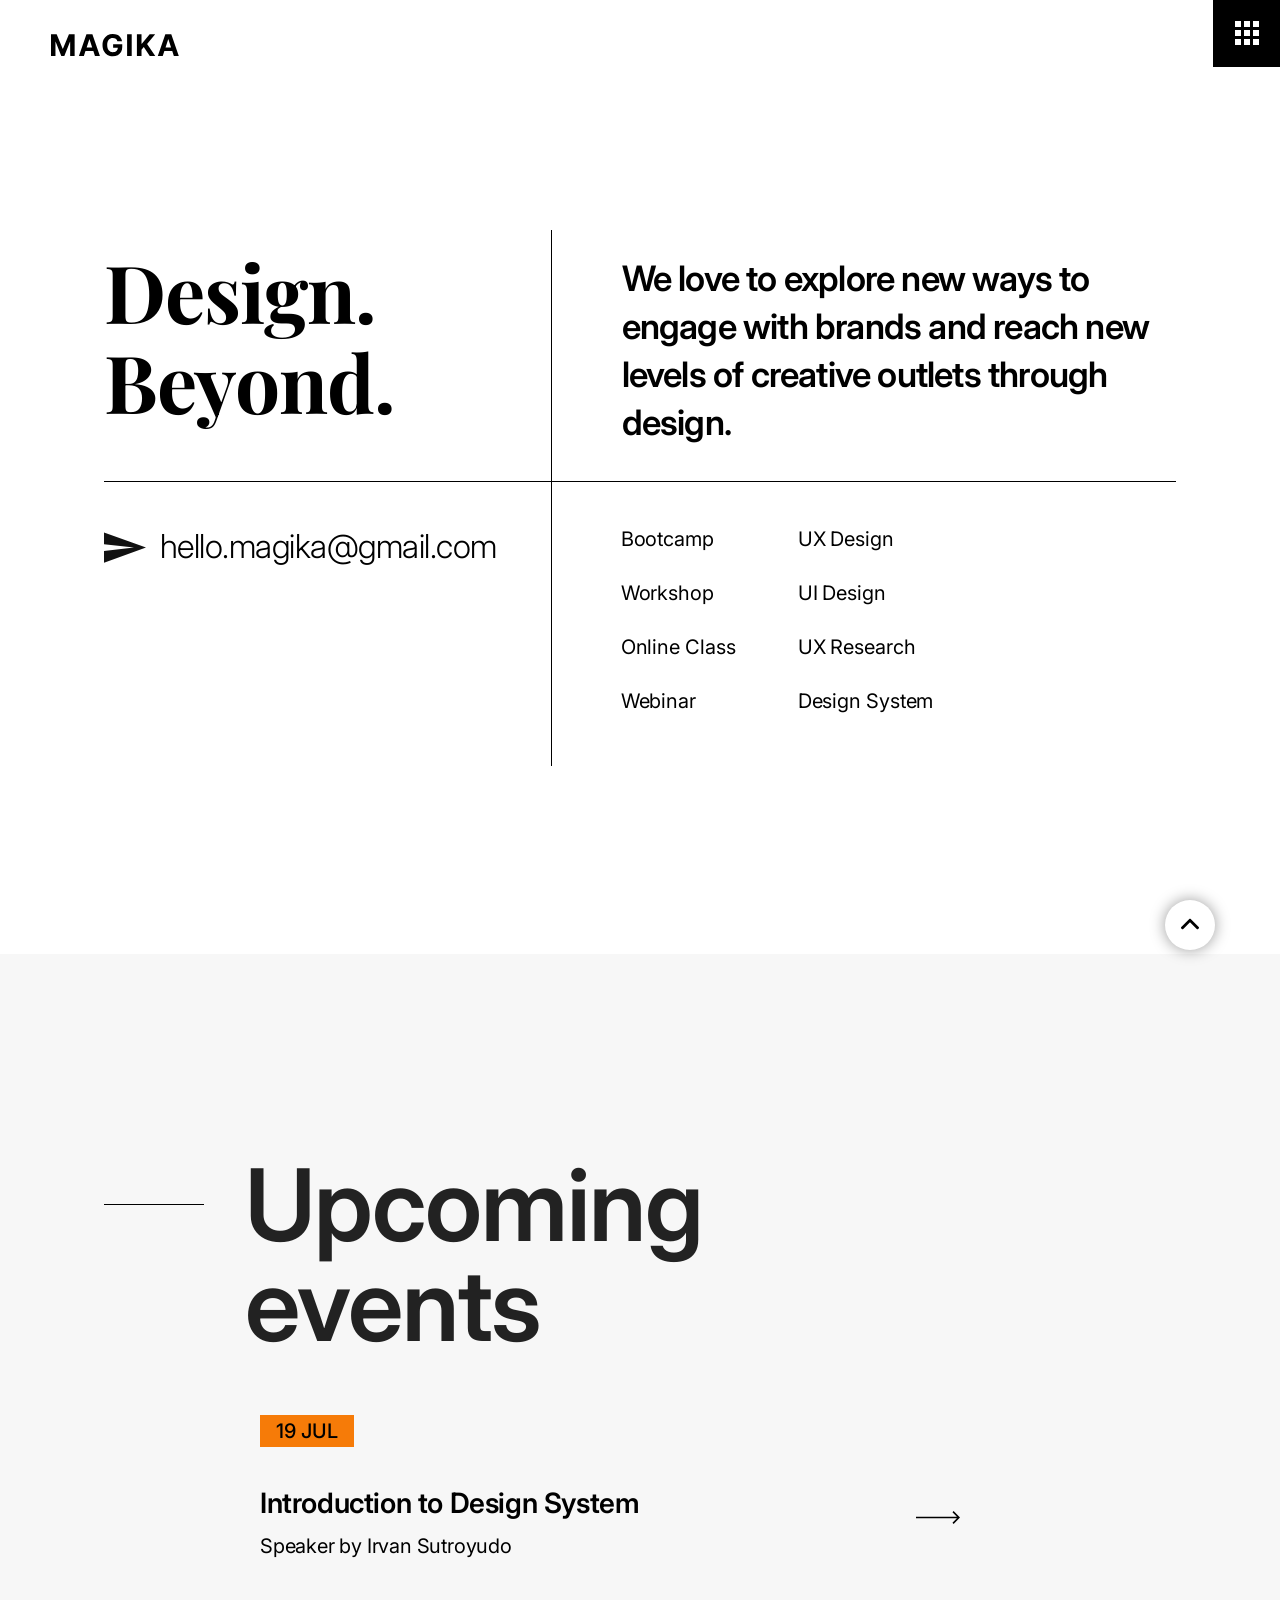
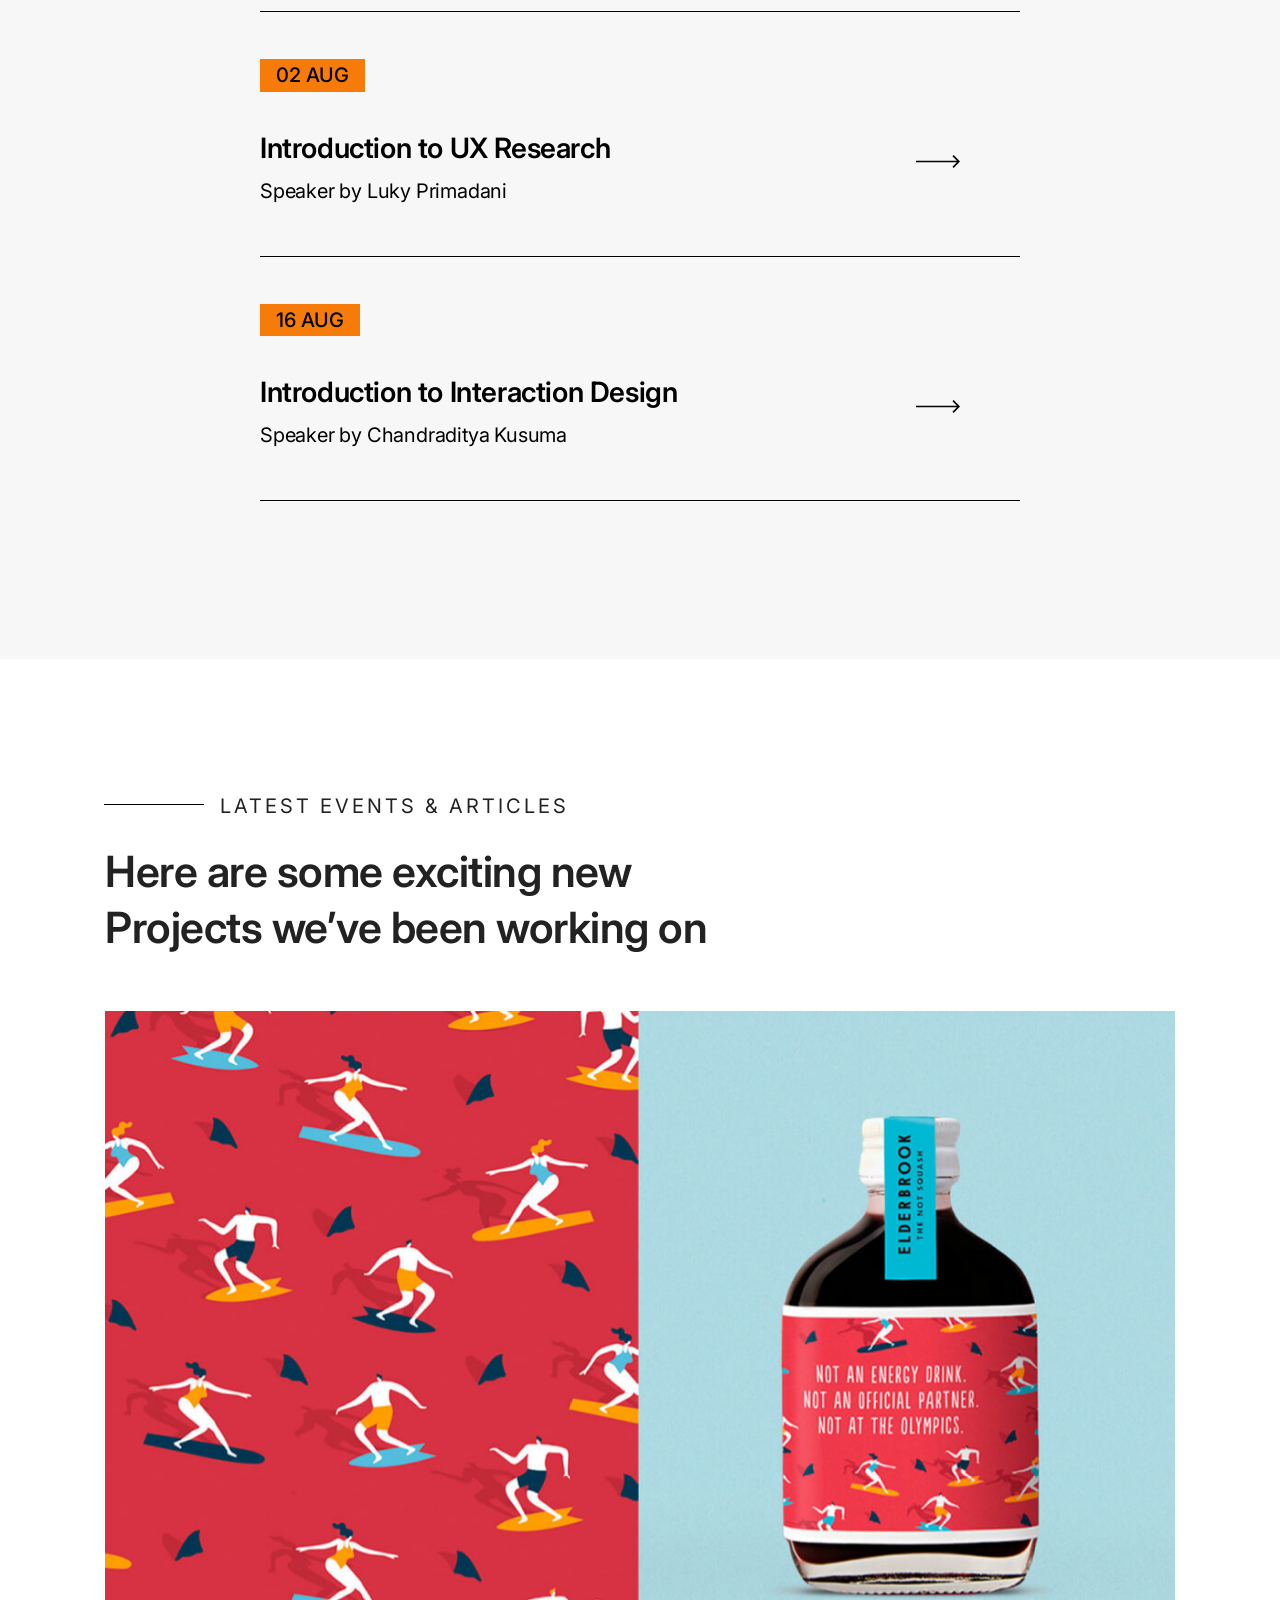
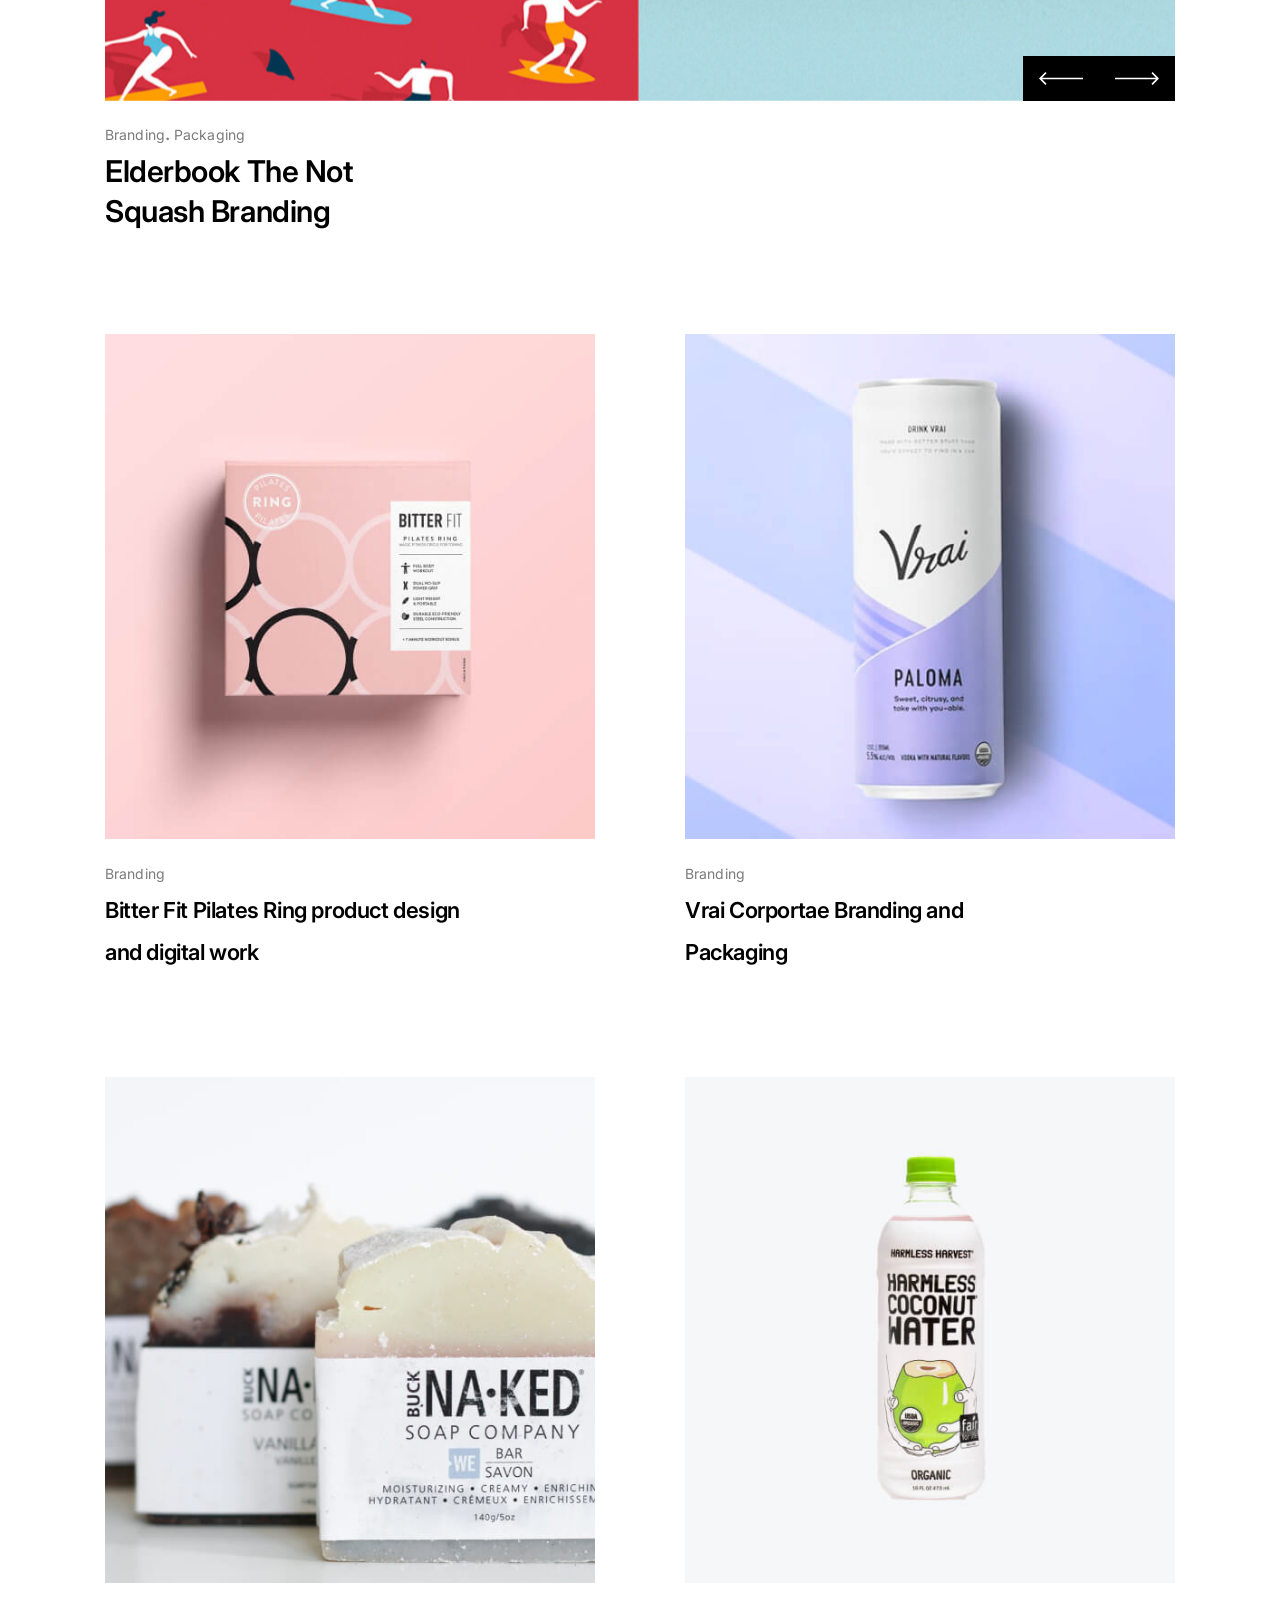
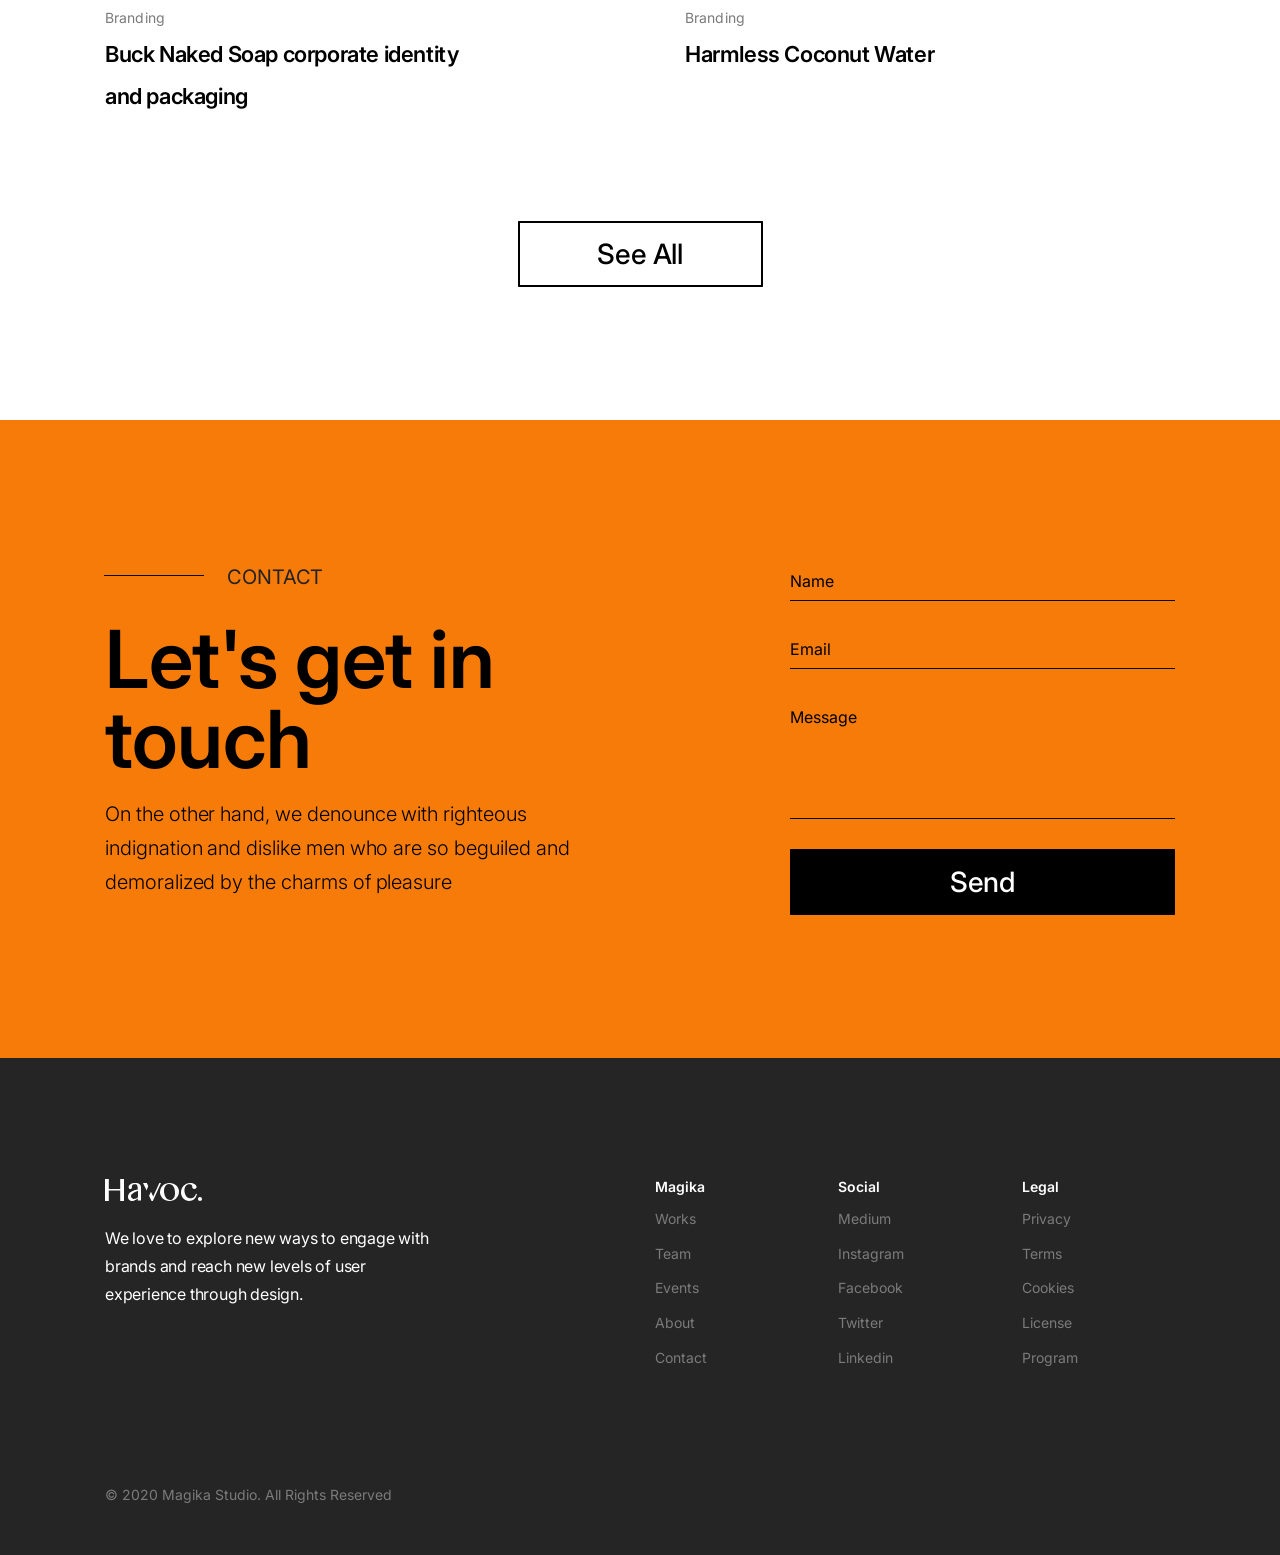
==== commit 0864bbb5: "updated website home and baout" ====
--- a/havoc/index.html
+++ b/havoc/index.html
@@ -103,12 +103,41 @@
   </section>
 </div>
 
+<!-- Havoc Upcoming Events -->
+<section class="havoc-upcoming-events">
+  <div class="container">
+    <div class="havoc-section-title">
+      <h3>Upcoming <br>events</h3>
+    </div>
+    <div class="col-md-12">
+      <div class="havoc-event-block">
+        <span>19 JUL</span>
+        <h6><a href="events-list.html" class="stretched-link">Introduction to Design System</a></h6>
+        <p>Speaker by Irvan Sutroyudo</p>
+        <img class="event-arrow" src="images/icons/black-right-arrow.svg" alt="More Info">
+      </div>
+      <div class="havoc-event-block">
+        <span>02 AUG</span>
+        <h6><a href="events-list.html" class="stretched-link">Introduction to UX Research</a></h6>
+        <p>Speaker by Luky Primadani</p>
+        <img class="event-arrow" src="images/icons/black-right-arrow.svg" alt="More Info">
+      </div>
+      <div class="havoc-event-block">
+        <span>16 AUG</span>
+        <h6><a href="events-list.html" class="stretched-link">Introduction to Interaction Design</a></h6>
+        <p>Speaker by Chandraditya Kusuma</p>
+        <img class="event-arrow" src="images/icons/black-right-arrow.svg" alt="More Info">
+      </div>
+    </div>
+  </div>
+</section>
+
 <!-- Havoc Our Work -->
 <section class="havoc-our-work">
   <div class="container">
     <div class="havoc-section-title">
-      <span>LATEST WORK</span>
-      <h3>Here are some exciting new <br>projects we’ve been working on</h3>
+      <span>LATEST EVENTS & ARTICLES</span>
+      <h3>Here are some exciting new <br>Projects we’ve been working on</h3>
     </div>
     <div class="row">
       <div class="col-md-12">
@@ -182,7 +211,7 @@
 </section>
 
 <!-- Havoc Our Work -->
-<section class="havoc-growing-globe">
+<!-- <section class="havoc-growing-globe">
   <div class="container">
     <div class="havoc-section-title">
       <h3>Growing all <br>around the <br>globe.</h3>
@@ -217,10 +246,10 @@
     </div>
     
   </div>
-</section>
+</section> -->
 
 <!-- Havoc Our Team -->
-<section class="havoc-our-team">
+<!-- <section class="havoc-our-team">
   <div class="container">
     <div class="havoc-section-title">
       <span>MEET THE TEAM</span>
@@ -376,36 +405,7 @@
       <a class="btn border-btn" href="our-team.html">All Members</a>
     </div>
   </div>
-</section>
-
-<!-- Havoc Upcoming Events -->
-<section class="havoc-upcoming-events">
-  <div class="container">
-    <div class="havoc-section-title">
-      <h3>Upcoming <br>events</h3>
-    </div>
-    <div class="col-md-12">
-      <div class="havoc-event-block">
-        <span>23 FEB</span>
-        <h6><a href="events-list.html" class="stretched-link">How UI/UX is empowering industries</a></h6>
-        <p>A deep dive into our methods</p>
-        <img class="event-arrow" src="images/icons/black-right-arrow.svg" alt="More Info">
-      </div>
-      <div class="havoc-event-block">
-        <span>23 FEB</span>
-        <h6><a href="events-list.html" class="stretched-link">Summer Event</a></h6>
-        <p>A fresh new start for 2021</p>
-        <img class="event-arrow" src="images/icons/black-right-arrow.svg" alt="More Info">
-      </div>
-      <div class="havoc-event-block">
-        <span>23 FEB</span>
-        <h6><a href="events-list.html" class="stretched-link">The importance of UX</a></h6>
-        <p>How user experience is changing</p>
-        <img class="event-arrow" src="images/icons/black-right-arrow.svg" alt="More Info">
-      </div>
-    </div>
-  </div>
-</section>
+</section> -->
 
 <!-- Havoc Get Touch -->
 <section class="havoc-get-touch">
@@ -442,11 +442,11 @@
     <div class="row justify-content-between">
       <div class="col-md-6">
         <!-- Havoc Logo -->
-        <div class="logo"><a href="#0"><img src="images/icons/logo-white.svg" alt="Havoc Logo"></a></div> 
-        <p>We love to explore new ways to engage with <br>brands and reach new levels of creative <br>outlets through design.</p>
+        <div class="logo"><a href="#0"><img src="images/icons/logo-white.svg" alt="Magika Studio"></a></div> 
+        <p>We love to explore new ways to engage with <br>brands and reach new levels of user <br>experience through design.</p>
       </div>
       <div class="col-md-2 footer-menu">
-        <h6>Havoc</h6>
+        <h6>Magika</h6>
         <ul>
           <li><a href="#0">Works</a></li>
           <li><a href="#0">Team</a></li>
@@ -458,11 +458,11 @@
       <div class="col-md-2 footer-menu">
         <h6>Social</h6>
         <ul>
-          <li><a href="#0">Behance</a></li>
-          <li><a href="#0">Dribbble</a></li>
+          <li><a href="#0">Medium</a></li>
           <li><a href="#0">Instagram</a></li>
           <li><a href="#0">Facebook</a></li>
           <li><a href="#0">Twitter</a></li>
+          <li><a href="#0">Linkedin</a></li>
         </ul>
       </div>
       <div class="col-md-2 footer-menu">
@@ -476,7 +476,7 @@
         </ul>
       </div>
     </div>
-    <div class="havoc-copyright">&copy; 2020 Havoc. All Rights Reserved</div>
+    <div class="havoc-copyright">&copy; 2020 Magika Studio. All Rights Reserved</div>
   </div>
 </footer>
 
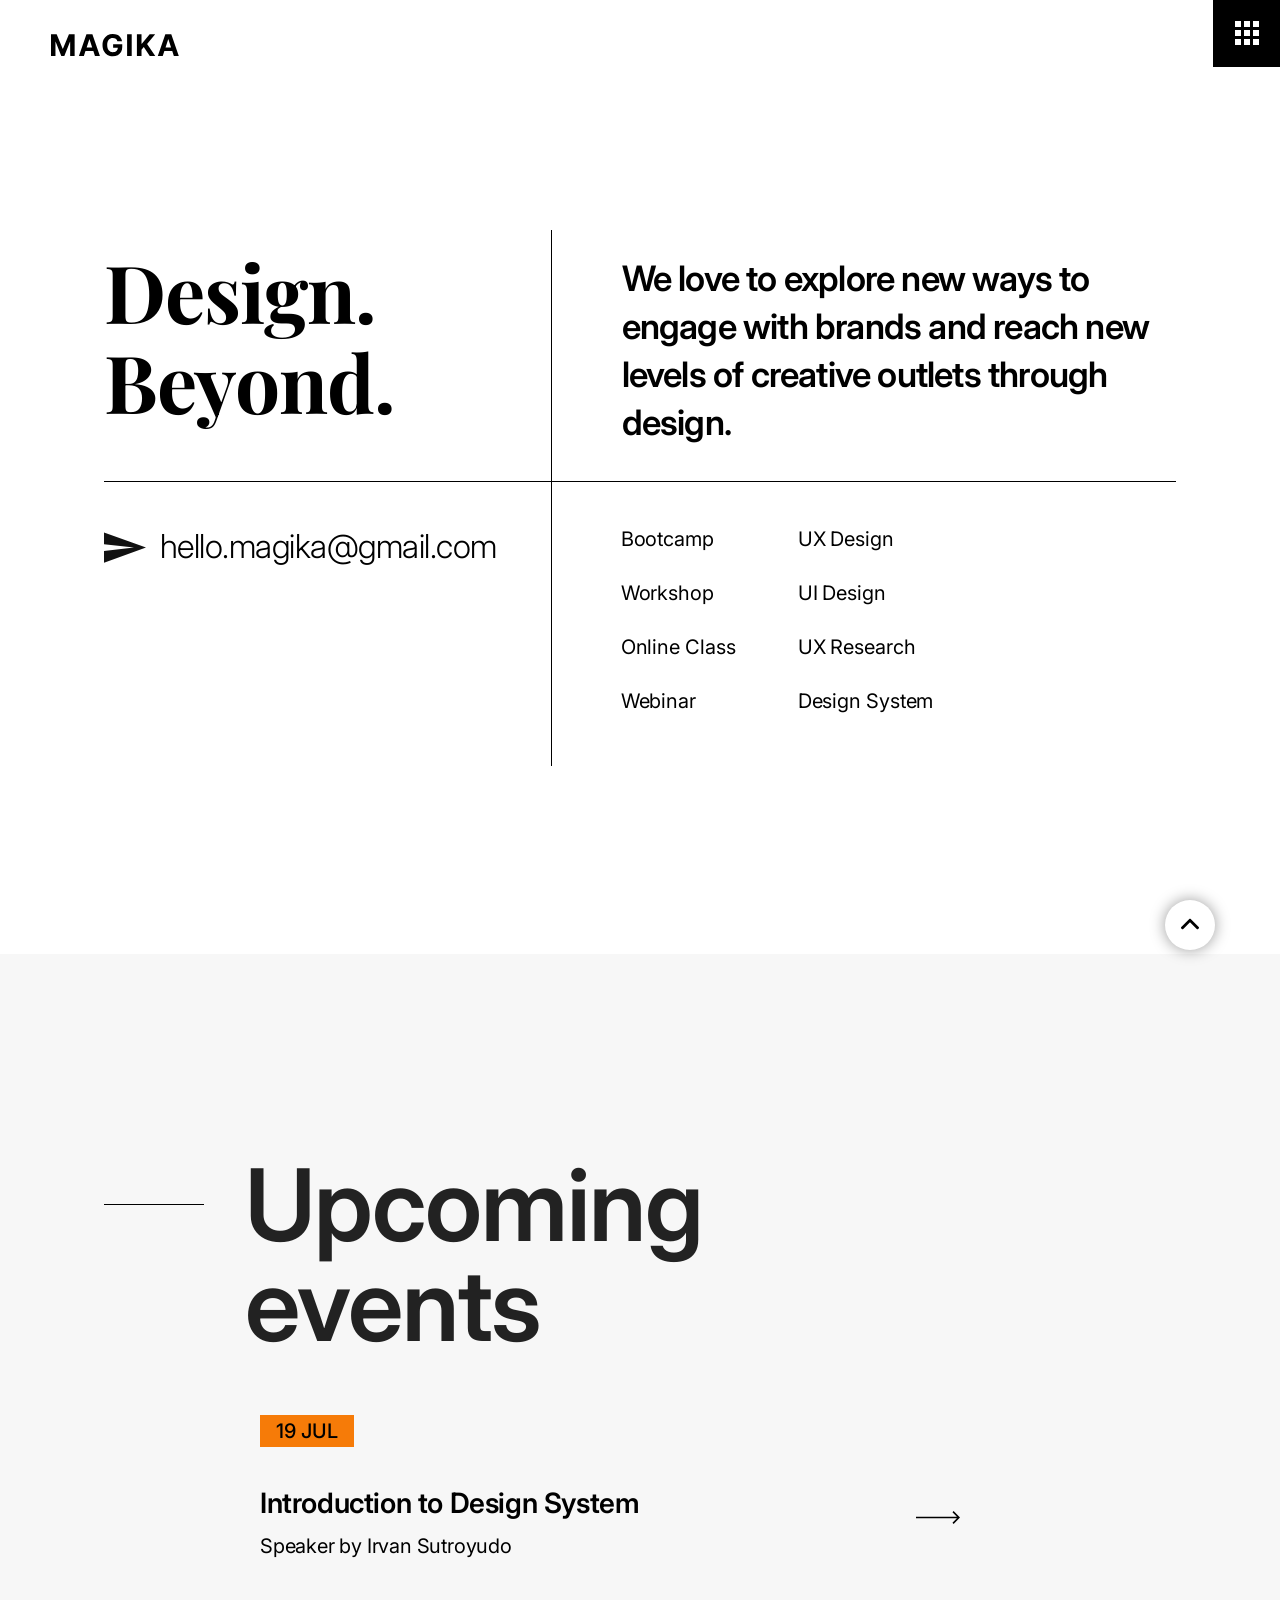
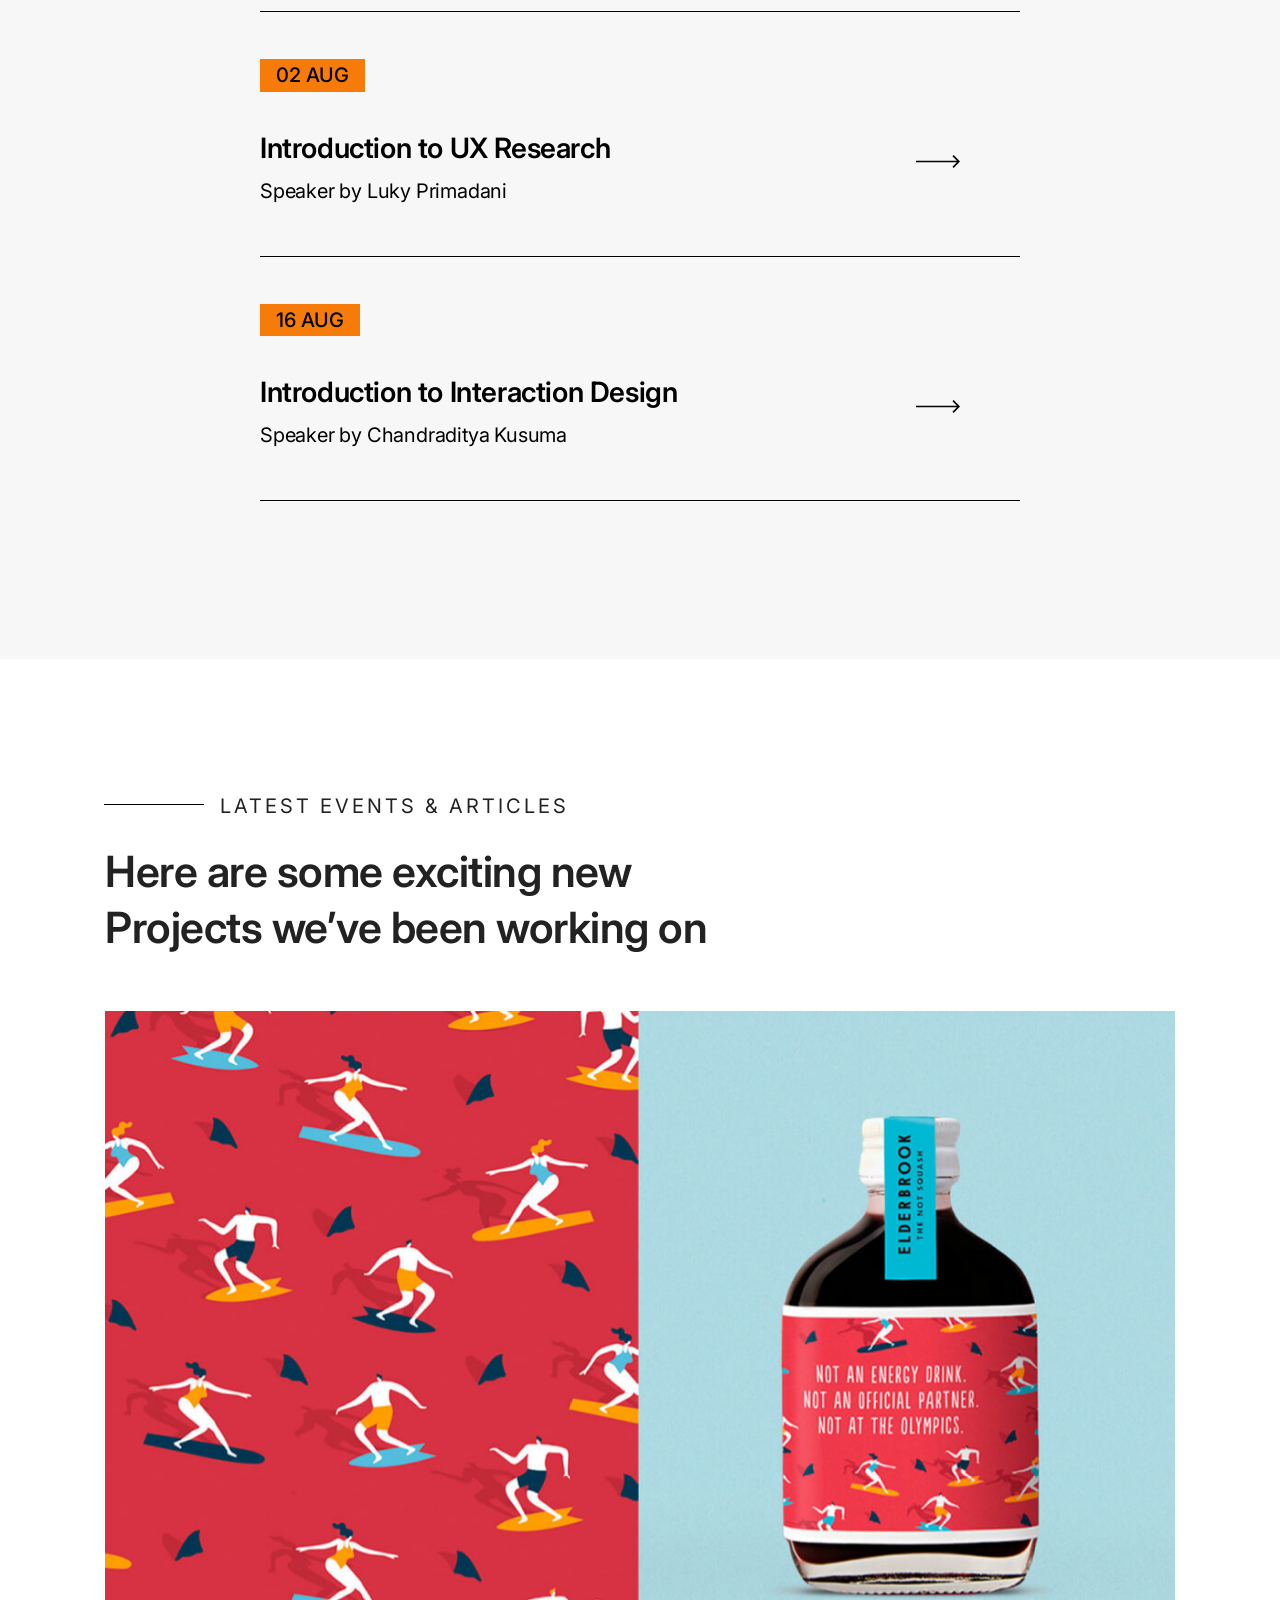
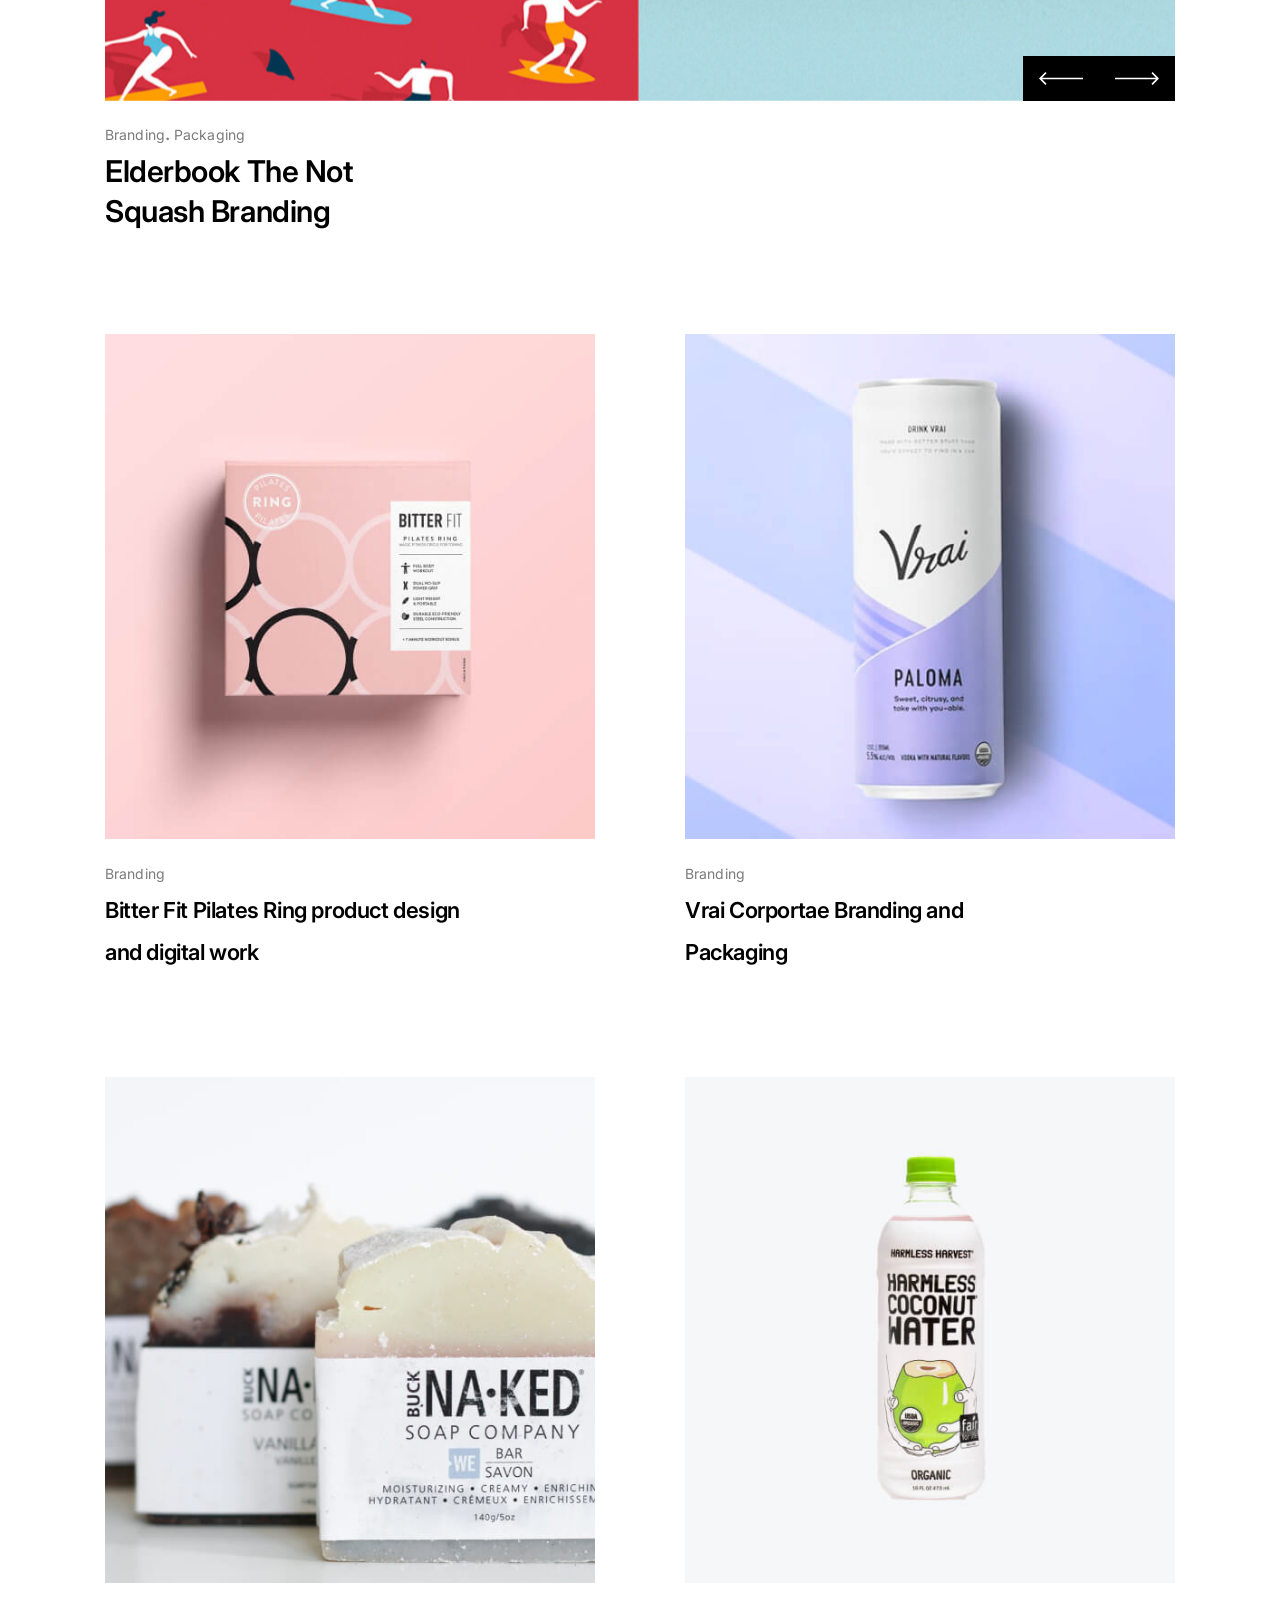
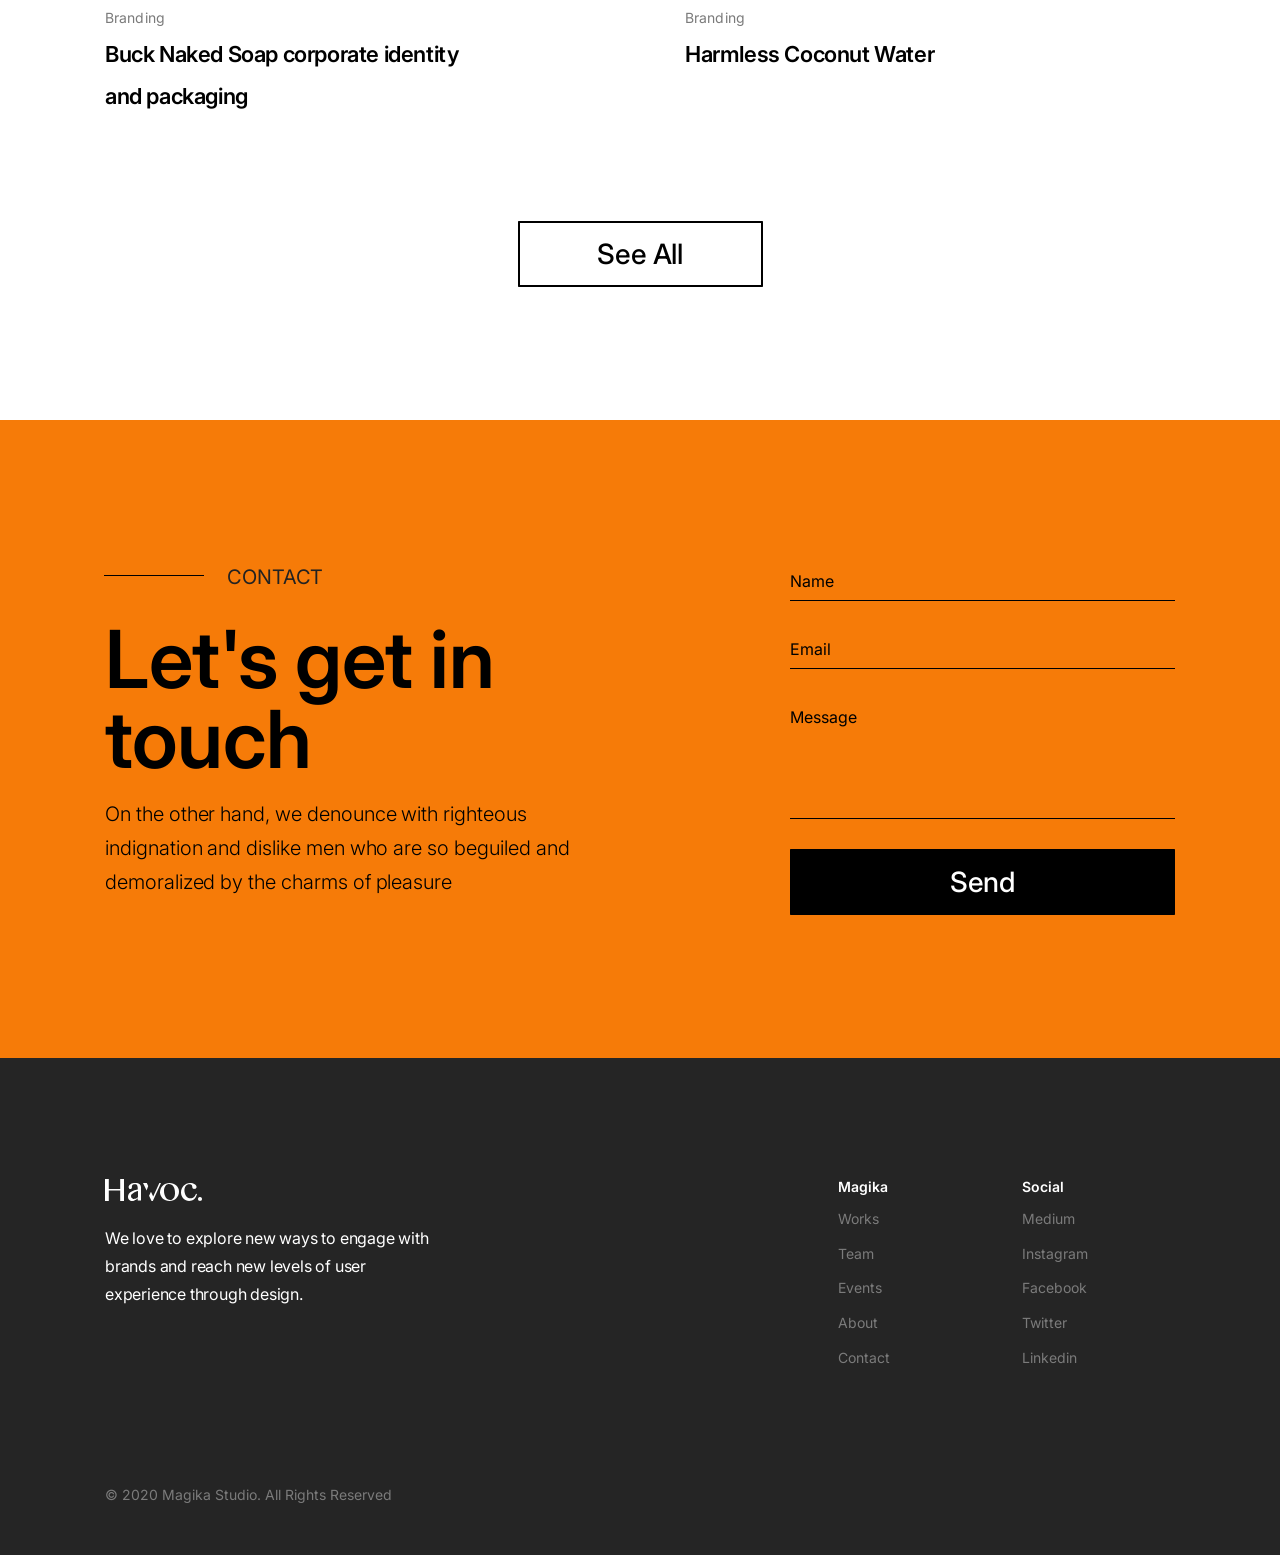
==== commit 2dd709b1: "updated website home and baout" ====
--- a/havoc/index.html
+++ b/havoc/index.html
@@ -440,7 +440,7 @@
 <footer>
   <div class="container">
     <div class="row justify-content-between">
-      <div class="col-md-6">
+      <div class="col-md-8">
         <!-- Havoc Logo -->
         <div class="logo"><a href="#0"><img src="images/icons/logo-white.svg" alt="Magika Studio"></a></div> 
         <p>We love to explore new ways to engage with <br>brands and reach new levels of user <br>experience through design.</p>
@@ -465,7 +465,7 @@
           <li><a href="#0">Linkedin</a></li>
         </ul>
       </div>
-      <div class="col-md-2 footer-menu">
+      <!-- <div class="col-md-2 footer-menu">
         <h6>Legal</h6>
         <ul>
           <li><a href="#0">Privacy</a></li>
@@ -474,7 +474,7 @@
           <li><a href="#0">License</a></li>
           <li><a href="#0">Program</a></li>
         </ul>
-      </div>
+      </div> -->
     </div>
     <div class="havoc-copyright">&copy; 2020 Magika Studio. All Rights Reserved</div>
   </div>
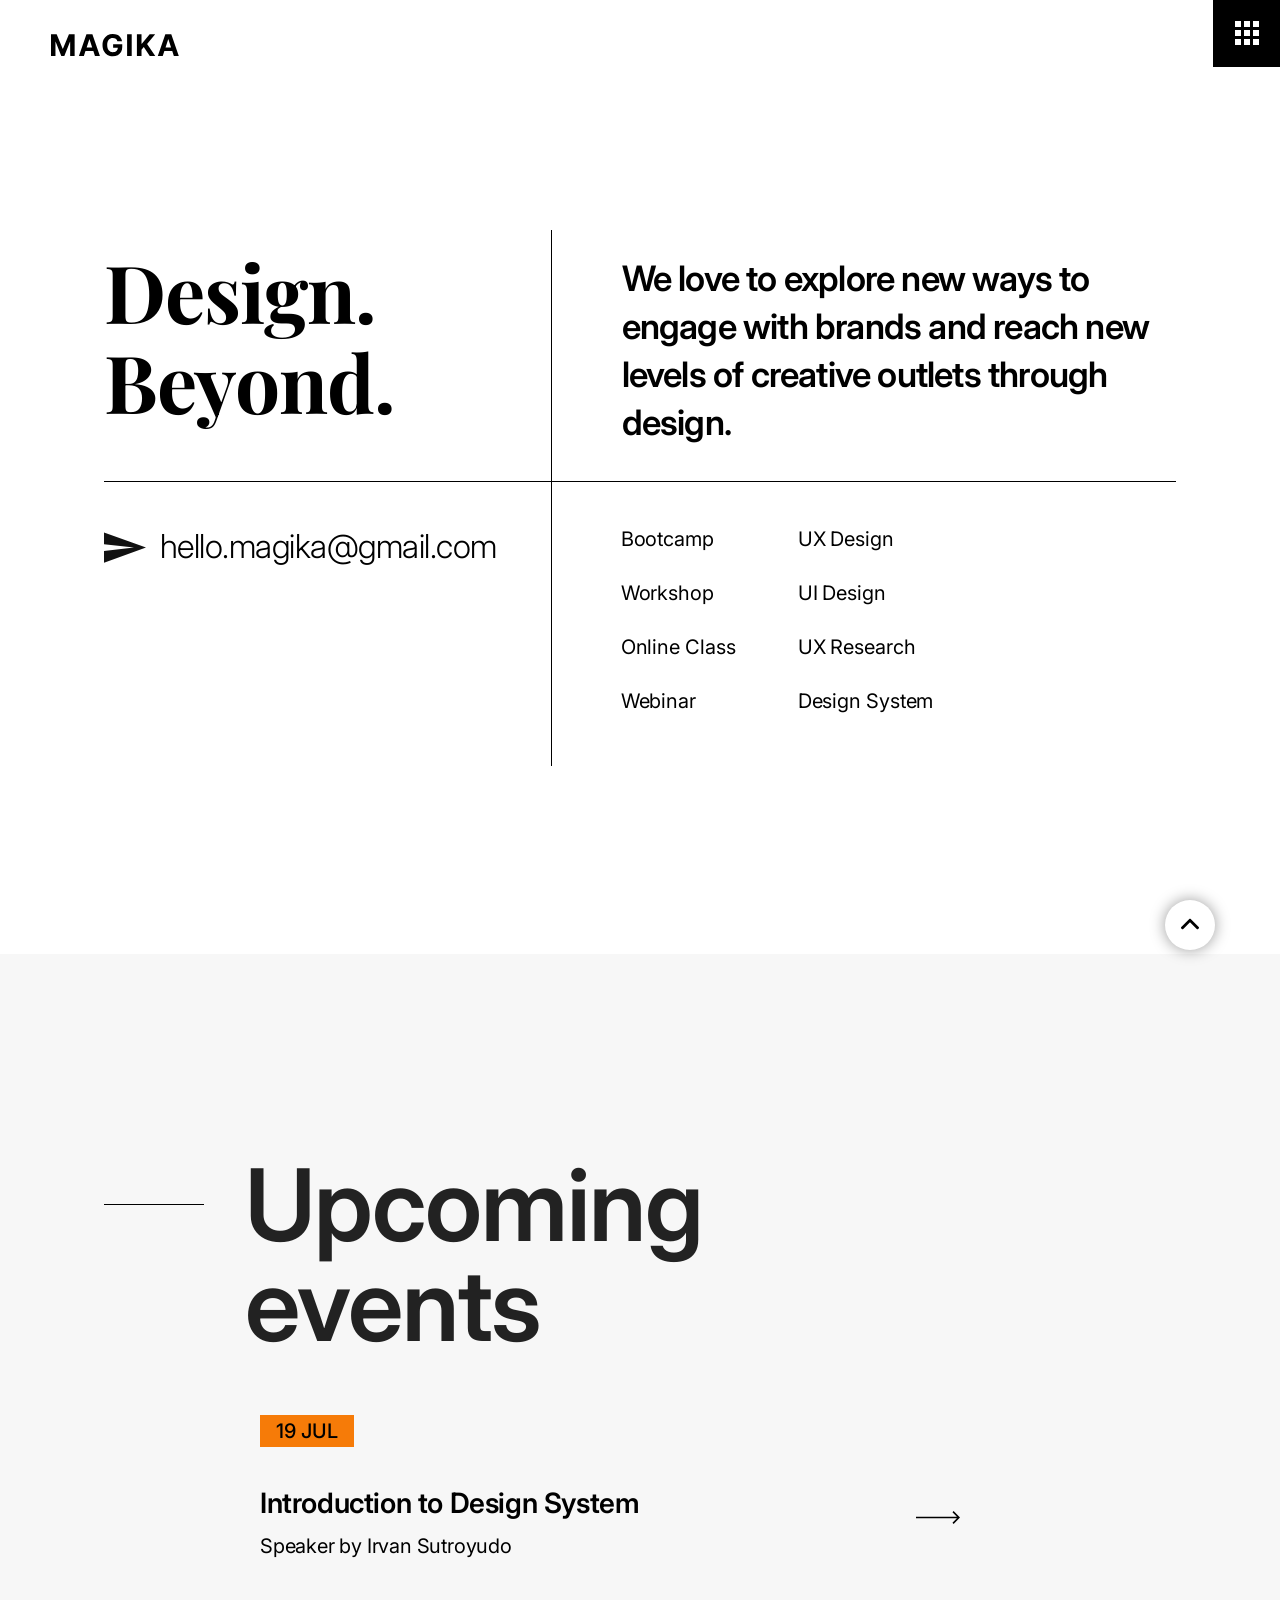
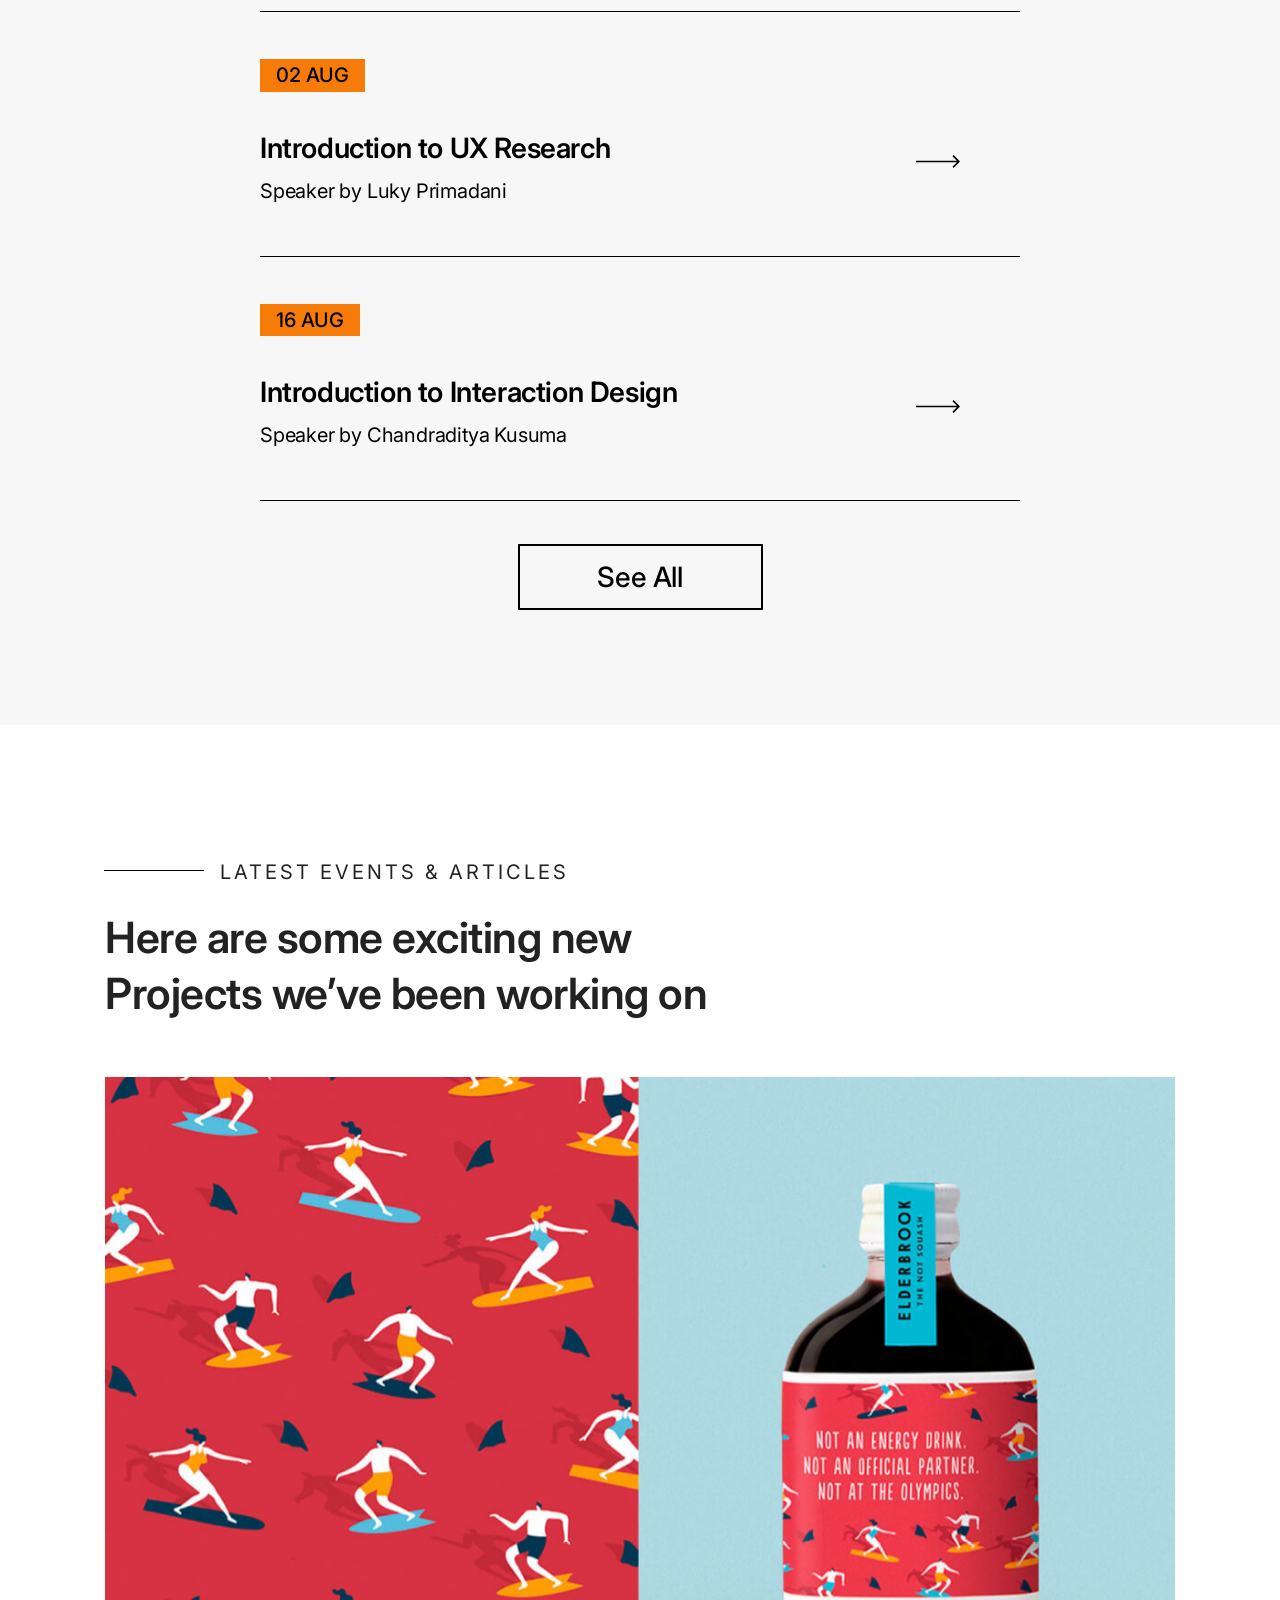
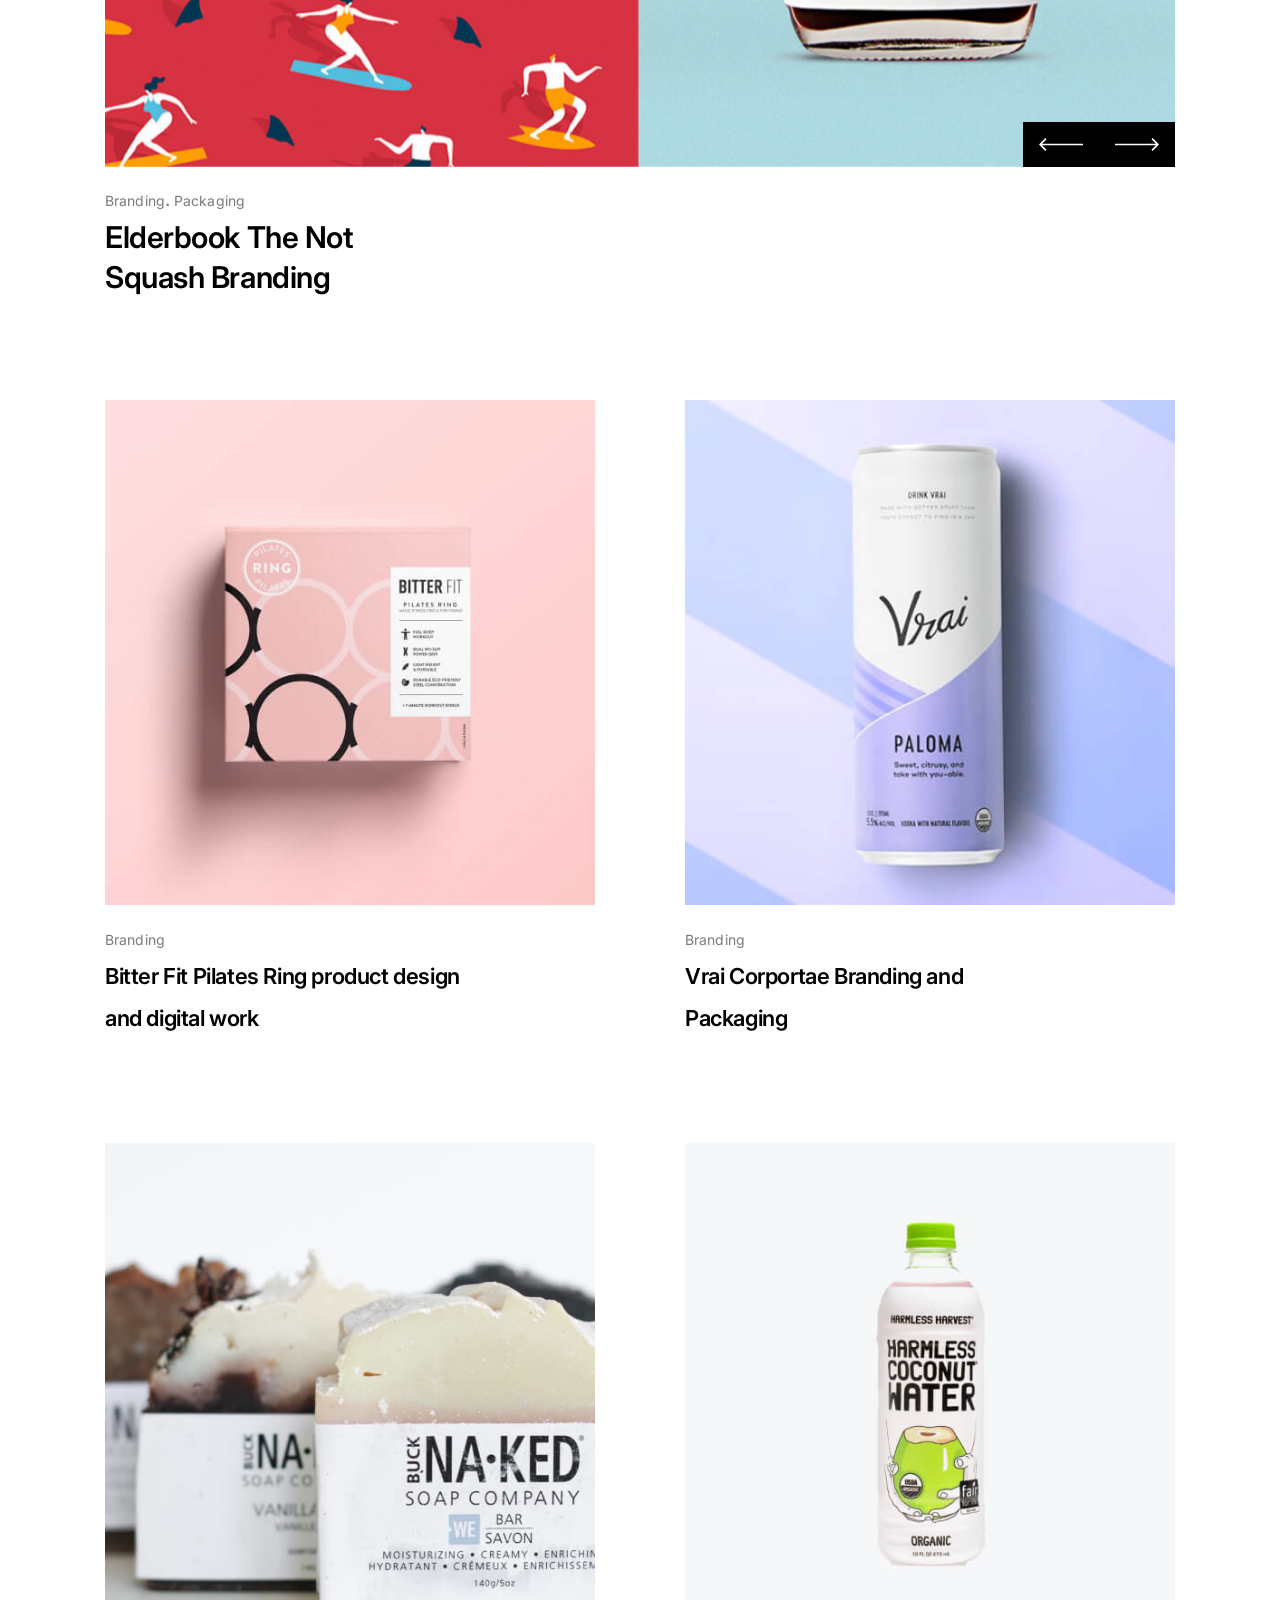
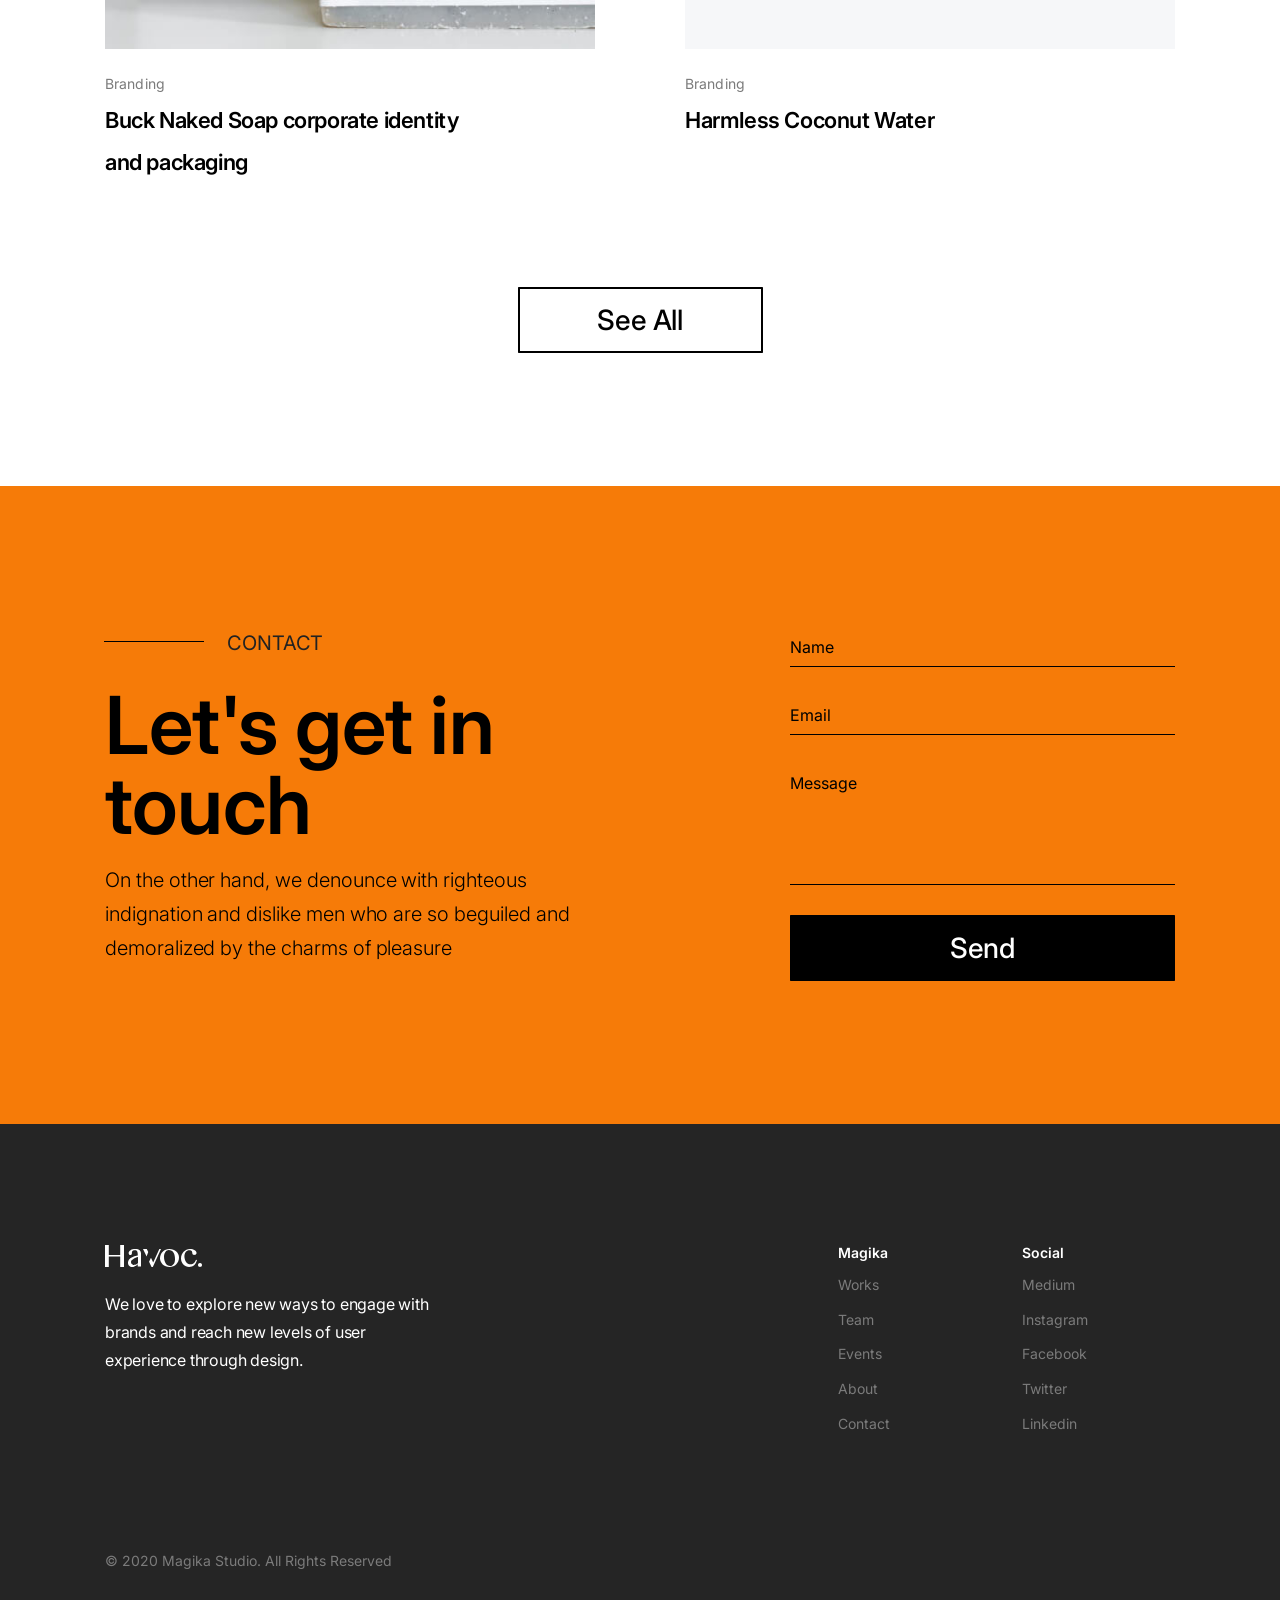
==== commit abbdf22b: "updated website home and baout" ====
--- a/havoc/index.html
+++ b/havoc/index.html
@@ -128,6 +128,9 @@
         <p>Speaker by Chandraditya Kusuma</p>
         <img class="event-arrow" src="images/icons/black-right-arrow.svg" alt="More Info">
       </div>
+      <div style="text-align: center" class="btn-wrap wow fadeInUp" data-wow-duration="2s" data-wow-delay="0.1s">
+        <a class="btn border-btn" href="#0">See All</a>
+      </div>
     </div>
   </div>
 </section>
@@ -210,203 +213,6 @@
   </div>
 </section>
 
-<!-- Havoc Our Work -->
-<!-- <section class="havoc-growing-globe">
-  <div class="container">
-    <div class="havoc-section-title">
-      <h3>Growing all <br>around the <br>globe.</h3>
-    </div>
-    <div class="havoc-counter-wrap wow fadeInUp" data-wow-duration="2s" data-wow-delay="0.1s">
-      <div class="row">
-        <div class="col-md-4">
-          <div class="counter-box">
-            <h5 class="count-num">54</h5>
-            <span>Countries</span>
-          </div>
-        </div>
-        <div class="col-md-4">
-          <div class="counter-box">
-            <h5 class="count-num">136</h5>
-            <span>Clients</span>
-          </div>
-        </div>
-        <div class="col-md-4">
-          <div class="counter-box">
-            <h5 class="count-num">12</h5>
-            <span>Offices</span>
-          </div>
-        </div>
-      </div>
-    </div>
-    <div class="havoc-latest-news">
-      <span>Latest</span>Nigeria office is now operational.
-      <div class="btn-wrap">
-        <a class="link-underline" href="#0">See all branches</a>
-      </div>
-    </div>
-    
-  </div>
-</section> -->
-
-<!-- Havoc Our Team -->
-<!-- <section class="havoc-our-team">
-  <div class="container">
-    <div class="havoc-section-title">
-      <span>MEET THE TEAM</span>
-      <h3>The mighty Havoc team always <br>making magic and pancakes</h3>
-    </div>
-    <div class="row">
-      <div class="col-xl-3 col-md-4">
-        <div class="team-mate">
-          <div class="mate-image">
-            <img src="images/team/mate1.jpg" alt="Team Mate">
-            <div class="mate-info">
-              <div class="havoc-table-container">
-                <div class="havoc-align-container">
-                  <a href="#0"><img src="images/icons/behance.svg" alt="Behance"></a>
-                  <a href="#0"><img src="images/icons/dribbble.svg" alt="Dribbble"></a>
-                  <a href="#0"><img src="images/icons/twitter.svg" alt="Twitter"></a>
-                </div>
-              </div>
-            </div>
-          </div>
-          <h6>Morganne Flaherty</h6>
-          <span>UX Designer @Google</span>
-        </div>
-      </div>
-      <div class="col-xl-3 col-md-4">
-        <div class="team-mate">
-          <div class="mate-image">
-            <img src="images/team/mate2.jpg" alt="Team Mate">
-            <div class="mate-info">
-              <div class="havoc-table-container">
-                <div class="havoc-align-container">
-                  <a href="#0"><img src="images/icons/behance.svg" alt="Behance"></a>
-                  <a href="#0"><img src="images/icons/dribbble.svg" alt="Dribbble"></a>
-                  <a href="#0"><img src="images/icons/twitter.svg" alt="Twitter"></a>
-                </div>
-              </div>
-            </div>
-          </div>
-          <h6>Foroogh Abdi</h6>
-          <span>UX Designer @Google</span>
-        </div>
-      </div>
-      <div class="col-xl-3 col-md-4">
-        <div class="team-mate">
-          <div class="mate-image">
-            <img src="images/team/mate3.jpg" alt="Team Mate">
-            <div class="mate-info">
-              <div class="havoc-table-container">
-                <div class="havoc-align-container">
-                  <a href="#0"><img src="images/icons/behance.svg" alt="Behance"></a>
-                  <a href="#0"><img src="images/icons/dribbble.svg" alt="Dribbble"></a>
-                  <a href="#0"><img src="images/icons/twitter.svg" alt="Twitter"></a>
-                </div>
-              </div>
-            </div>
-          </div>
-          <h6>Vikentiy Chaykovsky</h6>
-          <span>UX Designer @Google</span>
-        </div>
-      </div>
-      <div class="col-xl-3 col-md-4">
-        <div class="team-mate">
-          <div class="mate-image">
-            <img src="images/team/mate4.jpg" alt="Team Mate">
-            <div class="mate-info">
-              <div class="havoc-table-container">
-                <div class="havoc-align-container">
-                  <a href="#0"><img src="images/icons/behance.svg" alt="Behance"></a>
-                  <a href="#0"><img src="images/icons/dribbble.svg" alt="Dribbble"></a>
-                  <a href="#0"><img src="images/icons/twitter.svg" alt="Twitter"></a>
-                </div>
-              </div>
-            </div>
-          </div>
-          <h6>Harrison Phillips</h6>
-          <span>UX Designer @Google</span>
-        </div>
-      </div>
-      <div class="col-xl-3 col-md-4">
-        <div class="team-mate">
-          <div class="mate-image">
-            <img src="images/team/mate5.jpg" alt="Team Mate">
-            <div class="mate-info">
-              <div class="havoc-table-container">
-                <div class="havoc-align-container">
-                  <a href="#0"><img src="images/icons/behance.svg" alt="Behance"></a>
-                  <a href="#0"><img src="images/icons/dribbble.svg" alt="Dribbble"></a>
-                  <a href="#0"><img src="images/icons/twitter.svg" alt="Twitter"></a>
-                </div>
-              </div>
-            </div>
-          </div>
-          <h6>Salma Fonseca</h6>
-          <span>UX Designer @Google</span>
-        </div>
-      </div>
-      <div class="col-xl-3 col-md-4">
-        <div class="team-mate">
-          <div class="mate-image">
-            <img src="images/team/mate6.jpg" alt="Team Mate">
-            <div class="mate-info">
-              <div class="havoc-table-container">
-                <div class="havoc-align-container">
-                  <a href="#0"><img src="images/icons/behance.svg" alt="Behance"></a>
-                  <a href="#0"><img src="images/icons/dribbble.svg" alt="Dribbble"></a>
-                  <a href="#0"><img src="images/icons/twitter.svg" alt="Twitter"></a>
-                </div>
-              </div>
-            </div>
-          </div>
-          <h6>Davea Butler</h6>
-          <span>UX Designer @Google</span>
-        </div>
-      </div>
-      <div class="col-xl-3 col-md-4">
-        <div class="team-mate">
-          <div class="mate-image">
-            <img src="images/team/mate7.jpg" alt="Team Mate">
-            <div class="mate-info">
-              <div class="havoc-table-container">
-                <div class="havoc-align-container">
-                  <a href="#0"><img src="images/icons/behance.svg" alt="Behance"></a>
-                  <a href="#0"><img src="images/icons/dribbble.svg" alt="Dribbble"></a>
-                  <a href="#0"><img src="images/icons/twitter.svg" alt="Twitter"></a>
-                </div>
-              </div>
-            </div>
-          </div>
-          <h6>Martijn Dragonjer</h6>
-          <span>UX Designer @Google</span>
-        </div>
-      </div>
-      <div class="col-xl-3 col-md-4">
-        <div class="team-mate">
-          <div class="mate-image">
-            <img src="images/team/mate8.jpg" alt="Team Mate">
-            <div class="mate-info">
-              <div class="havoc-table-container">
-                <div class="havoc-align-container">
-                  <a href="#0"><img src="images/icons/behance.svg" alt="Behance"></a>
-                  <a href="#0"><img src="images/icons/dribbble.svg" alt="Dribbble"></a>
-                  <a href="#0"><img src="images/icons/twitter.svg" alt="Twitter"></a>
-                </div>
-              </div>
-            </div>
-          </div>
-          <h6>Anton Brownstein</h6>
-          <span>UX Designer @Google</span>
-        </div>
-      </div>
-    </div>
-    <div class="btn-wrap">
-      <a class="btn border-btn" href="our-team.html">All Members</a>
-    </div>
-  </div>
-</section> -->
-
 <!-- Havoc Get Touch -->
 <section class="havoc-get-touch">
   <div class="container">
